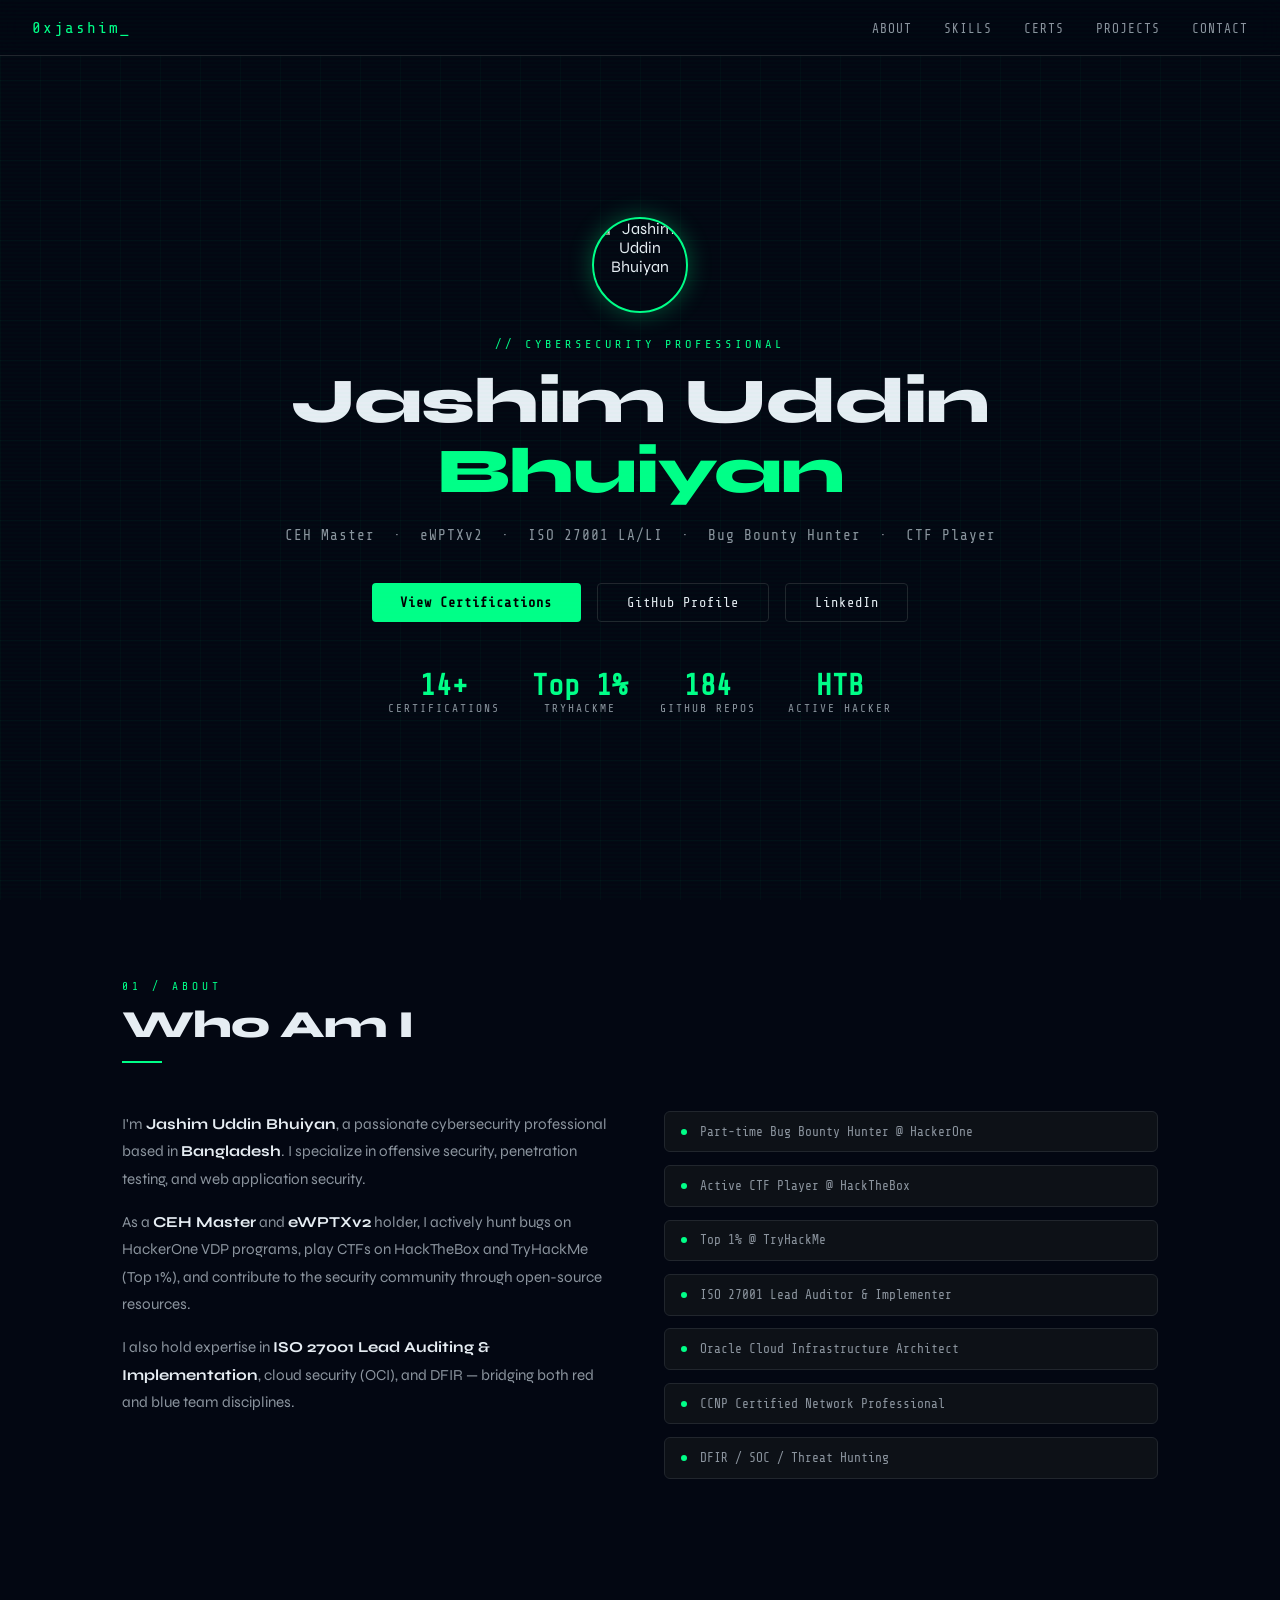
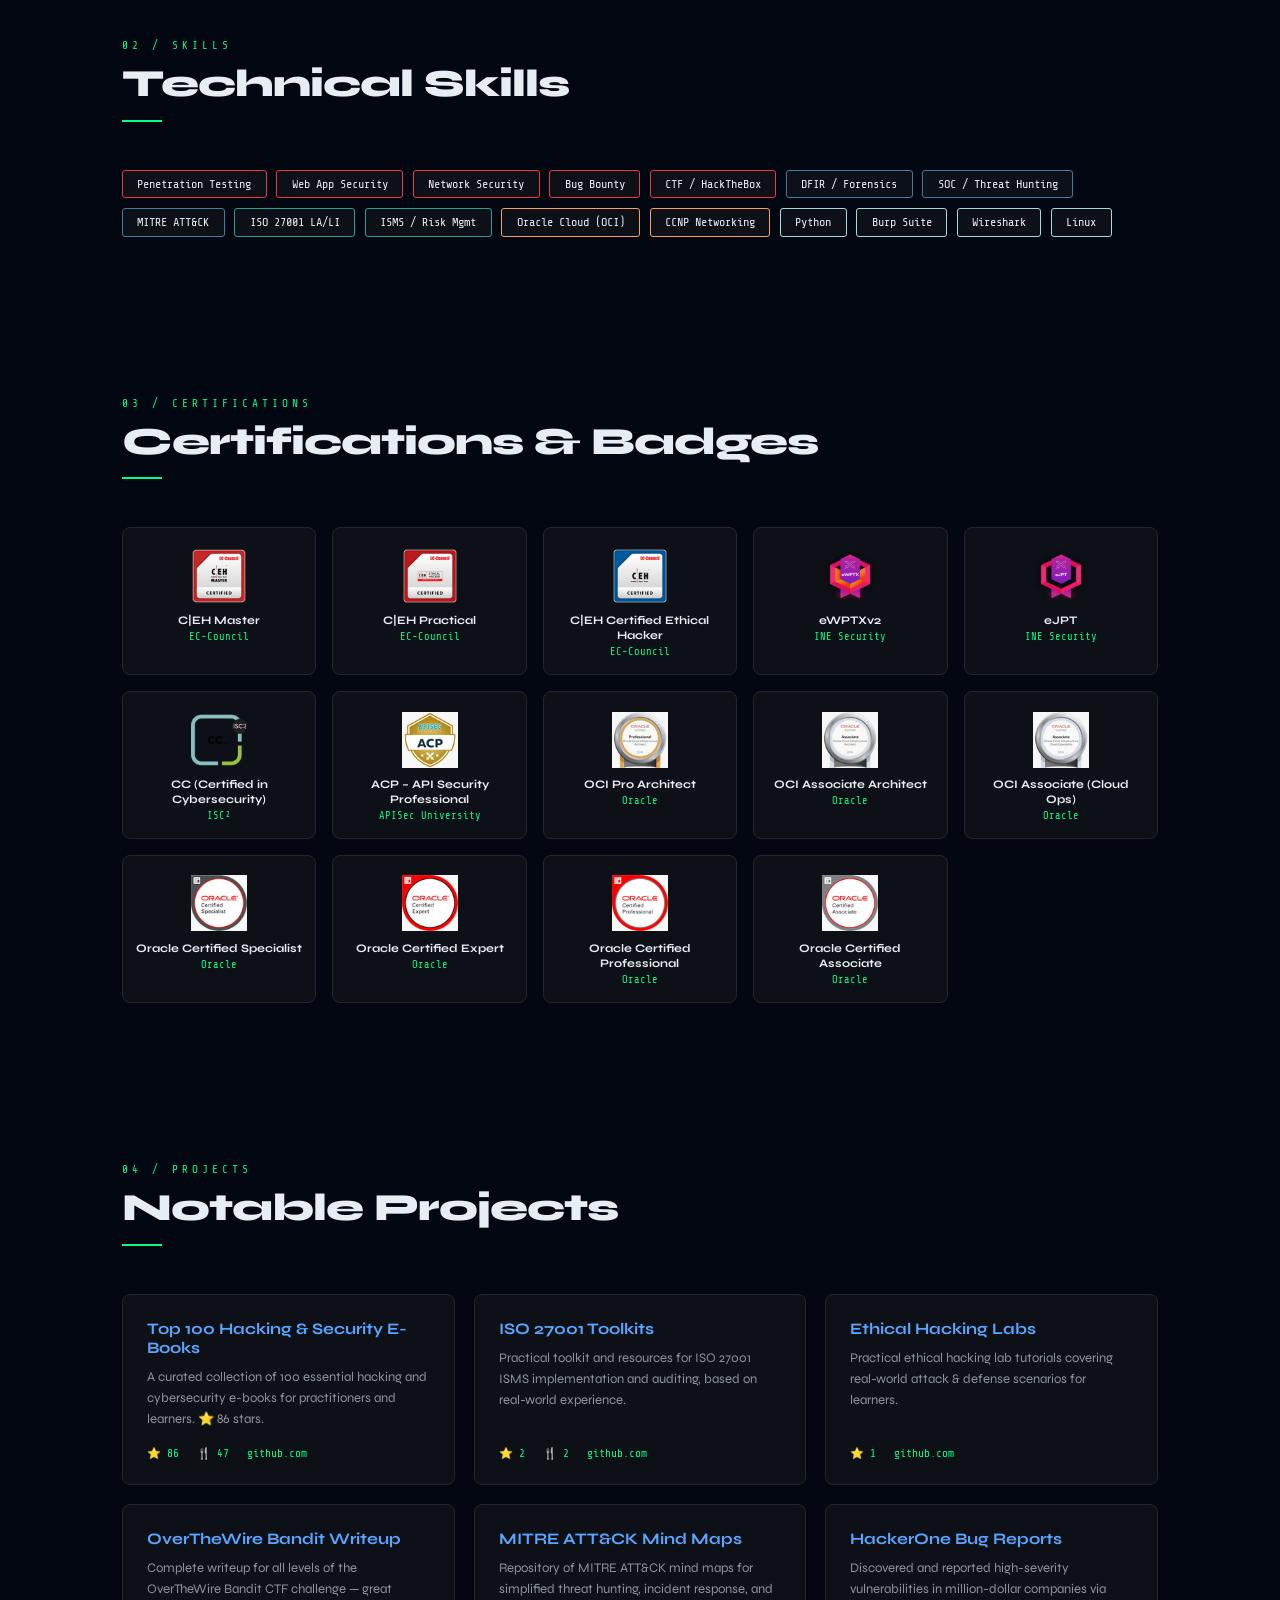
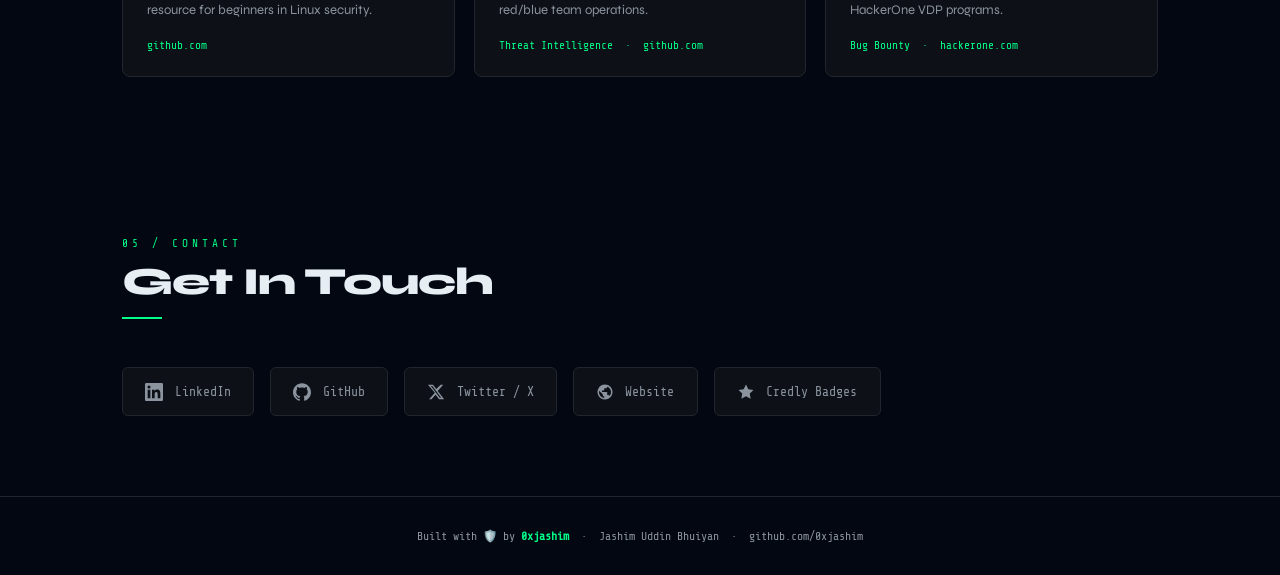
==== index.html @ 35433cde "Add files via upload" ====
<!DOCTYPE html>
<html lang="en">
<head>
<meta charset="UTF-8"/>
<meta name="viewport" content="width=device-width, initial-scale=1.0"/>
<title>Jashim Uddin Bhuiyan | Cybersecurity Portfolio</title>
<link rel="preconnect" href="https://fonts.googleapis.com">
<link href="https://fonts.googleapis.com/css2?family=Share+Tech+Mono&family=Syne:wght@400;700;800&display=swap" rel="stylesheet">
<style>
  :root {
    --bg: #030712;
    --surface: #0d1117;
    --surface2: #161b22;
    --border: #21262d;
    --green: #00ff88;
    --red: #e63946;
    --blue: #58a6ff;
    --text: #e6edf3;
    --muted: #8b949e;
    --mono: 'Share Tech Mono', monospace;
    --sans: 'Syne', sans-serif;
  }

  *, *::before, *::after { box-sizing: border-box; margin: 0; padding: 0; }

  html { scroll-behavior: smooth; }

  body {
    background: var(--bg);
    color: var(--text);
    font-family: var(--sans);
    overflow-x: hidden;
    cursor: default;
  }

  /* Scanline effect */
  body::before {
    content: '';
    position: fixed; inset: 0;
    background: repeating-linear-gradient(0deg, transparent, transparent 2px, rgba(0,255,136,0.015) 2px, rgba(0,255,136,0.015) 4px);
    pointer-events: none; z-index: 9999;
  }

  /* Grid bg */
  body::after {
    content: '';
    position: fixed; inset: 0;
    background-image: linear-gradient(rgba(0,255,136,0.03) 1px, transparent 1px),
                      linear-gradient(90deg, rgba(0,255,136,0.03) 1px, transparent 1px);
    background-size: 40px 40px;
    pointer-events: none; z-index: 0;
  }

  /* NAV */
  nav {
    position: fixed; top: 0; width: 100%; z-index: 100;
    background: rgba(3,7,18,0.85);
    backdrop-filter: blur(12px);
    border-bottom: 1px solid var(--border);
    padding: 0 2rem;
    display: flex; align-items: center; justify-content: space-between;
    height: 56px;
  }
  .nav-logo {
    font-family: var(--mono);
    color: var(--green);
    font-size: 1rem;
    letter-spacing: 2px;
    text-decoration: none;
  }
  .nav-links { display: flex; gap: 2rem; list-style: none; }
  .nav-links a {
    color: var(--muted); text-decoration: none;
    font-family: var(--mono); font-size: 0.8rem;
    letter-spacing: 1px; text-transform: uppercase;
    transition: color .2s;
  }
  .nav-links a:hover { color: var(--green); }

  /* HERO */
  #hero {
    min-height: 100vh;
    display: flex; align-items: center; justify-content: center;
    position: relative; z-index: 1;
    padding: 6rem 2rem 4rem;
    text-align: center;
  }
  .hero-inner { max-width: 780px; }

  .hero-avatar {
    width: 96px; height: 96px; border-radius: 50%;
    border: 2px solid var(--green);
    box-shadow: 0 0 24px rgba(0,255,136,0.3);
    margin: 0 auto 1.5rem;
    display: block;
    object-fit: cover;
  }

  .hero-tag {
    font-family: var(--mono);
    font-size: 0.75rem;
    color: var(--green);
    letter-spacing: 4px;
    text-transform: uppercase;
    margin-bottom: 1rem;
    animation: fadeIn .6s ease;
  }

  h1 {
    font-size: clamp(2.2rem, 6vw, 4rem);
    font-weight: 800;
    line-height: 1.1;
    letter-spacing: -1px;
    animation: fadeUp .7s ease both;
  }
  h1 span { color: var(--green); }

  .hero-tagline {
    margin-top: 1.2rem;
    font-family: var(--mono);
    font-size: 0.9rem;
    color: var(--muted);
    letter-spacing: 1px;
    animation: fadeUp .9s ease both;
  }

  .hero-cta {
    margin-top: 2.5rem;
    display: flex; gap: 1rem; justify-content: center; flex-wrap: wrap;
    animation: fadeUp 1.1s ease both;
  }
  .btn {
    padding: .7rem 1.8rem;
    font-family: var(--mono); font-size: .85rem;
    text-decoration: none; border-radius: 4px;
    letter-spacing: 1px; transition: all .2s;
    display: inline-flex; align-items: center; gap: .5rem;
  }
  .btn-primary {
    background: var(--green); color: #000; font-weight: bold;
  }
  .btn-primary:hover { box-shadow: 0 0 20px rgba(0,255,136,0.5); transform: translateY(-2px); }
  .btn-outline {
    border: 1px solid var(--border); color: var(--text);
  }
  .btn-outline:hover { border-color: var(--green); color: var(--green); transform: translateY(-2px); }

  .stats-row {
    margin-top: 3rem;
    display: flex; gap: 2rem; justify-content: center; flex-wrap: wrap;
    animation: fadeUp 1.3s ease both;
  }
  .stat {
    text-align: center;
  }
  .stat-num {
    font-size: 1.8rem; font-weight: 800; color: var(--green);
    font-family: var(--mono);
  }
  .stat-label {
    font-size: .7rem; color: var(--muted); letter-spacing: 2px;
    text-transform: uppercase; font-family: var(--mono);
  }

  /* SECTIONS */
  section {
    padding: 5rem 2rem;
    max-width: 1100px;
    margin: 0 auto;
    position: relative; z-index: 1;
  }
  .section-header {
    margin-bottom: 3rem;
  }
  .section-label {
    font-family: var(--mono); font-size: .7rem;
    color: var(--green); letter-spacing: 4px;
    text-transform: uppercase; margin-bottom: .5rem;
  }
  h2 {
    font-size: clamp(1.6rem, 4vw, 2.4rem);
    font-weight: 800; letter-spacing: -1px;
  }
  .section-line {
    width: 40px; height: 2px; background: var(--green); margin-top: .8rem;
  }

  /* ABOUT */
  .about-grid {
    display: grid;
    grid-template-columns: 1fr 1fr;
    gap: 3rem;
    align-items: start;
  }
  @media(max-width:700px) { .about-grid { grid-template-columns: 1fr; } }
  .about-text p {
    color: var(--muted); line-height: 1.8; margin-bottom: 1rem; font-size: .95rem;
  }
  .about-text p strong { color: var(--text); }
  .about-highlights {
    display: flex; flex-direction: column; gap: .8rem;
  }
  .highlight-item {
    display: flex; align-items: center; gap: .8rem;
    padding: .8rem 1rem;
    background: var(--surface);
    border: 1px solid var(--border);
    border-radius: 6px;
    font-family: var(--mono); font-size: .8rem;
    color: var(--muted);
  }
  .highlight-item .dot {
    width: 6px; height: 6px; border-radius: 50%;
    background: var(--green); flex-shrink: 0;
  }

  /* SKILLS */
  .skills-grid {
    display: flex; flex-wrap: wrap; gap: .6rem;
  }
  .skill-tag {
    padding: .4rem .9rem;
    background: var(--surface);
    border: 1px solid var(--accent, var(--border));
    border-radius: 3px;
    font-family: var(--mono); font-size: .75rem;
    color: var(--text);
    transition: all .2s;
    cursor: default;
  }
  .skill-tag:hover {
    background: var(--accent, var(--border));
    color: #000; transform: translateY(-2px);
  }

  /* CERTS */
  .certs-grid {
    display: grid;
    grid-template-columns: repeat(auto-fill, minmax(160px, 1fr));
    gap: 1rem;
  }
  .cert-card {
    background: var(--surface);
    border: 1px solid var(--border);
    border-radius: 8px;
    padding: 1.2rem .8rem 1rem;
    text-align: center;
    text-decoration: none;
    color: var(--text);
    transition: all .25s;
    display: flex; flex-direction: column; align-items: center; gap: .6rem;
  }
  .cert-card:hover {
    border-color: var(--green);
    box-shadow: 0 0 16px rgba(0,255,136,0.15);
    transform: translateY(-4px);
  }
  .cert-badge-wrap {
    width: 56px; height: 56px;
    display: flex; align-items: center; justify-content: center;
  }
  .cert-badge-wrap img {
    width: 56px; height: 56px; object-fit: contain;
  }
  .cert-info { display: flex; flex-direction: column; gap: .2rem; }
  .cert-name {
    font-size: .72rem; font-weight: 700; color: var(--text); line-height: 1.3;
  }
  .cert-issuer {
    font-family: var(--mono); font-size: .65rem; color: var(--green);
  }

  /* PROJECTS */
  .projects-grid {
    display: grid;
    grid-template-columns: repeat(auto-fill, minmax(280px, 1fr));
    gap: 1.2rem;
  }
  .project-card {
    background: var(--surface);
    border: 1px solid var(--border);
    border-radius: 8px;
    padding: 1.5rem;
    text-decoration: none; color: var(--text);
    transition: all .25s;
    display: flex; flex-direction: column; gap: .6rem;
  }
  .project-card:hover {
    border-color: var(--blue);
    box-shadow: 0 0 16px rgba(88,166,255,0.12);
    transform: translateY(-3px);
  }
  .project-title {
    font-weight: 700; font-size: 1rem; color: var(--blue);
  }
  .project-desc {
    font-size: .82rem; color: var(--muted); line-height: 1.6;
  }
  .project-meta {
    font-family: var(--mono); font-size: .7rem; color: var(--green);
    margin-top: auto; padding-top: .5rem;
  }

  /* CONTACT */
  .contact-grid {
    display: flex; gap: 1rem; flex-wrap: wrap;
  }
  .contact-link {
    display: flex; align-items: center; gap: .7rem;
    padding: .9rem 1.4rem;
    background: var(--surface);
    border: 1px solid var(--border);
    border-radius: 6px;
    text-decoration: none; color: var(--muted);
    font-family: var(--mono); font-size: .82rem;
    transition: all .2s;
  }
  .contact-link:hover {
    border-color: var(--green); color: var(--green); transform: translateY(-2px);
  }
  .contact-link svg { width: 18px; height: 18px; fill: currentColor; flex-shrink: 0; }

  /* FOOTER */
  footer {
    text-align: center;
    padding: 2rem;
    font-family: var(--mono);
    font-size: .72rem;
    color: var(--muted);
    border-top: 1px solid var(--border);
    position: relative; z-index: 1;
  }

  /* ANIMATIONS */
  @keyframes fadeIn { from {opacity:0} to {opacity:1} }
  @keyframes fadeUp { from {opacity:0;transform:translateY(24px)} to {opacity:1;transform:translateY(0)} }

  /* Terminal cursor blink */
  .blink {
    animation: blink 1s step-end infinite;
    color: var(--green);
  }
  @keyframes blink { 50% {opacity:0} }
</style>
</head>
<body>

<nav>
  <a class="nav-logo" href="#hero">0xjashim<span class="blink">_</span></a>
  <ul class="nav-links">
    <li><a href="#about">about</a></li>
    <li><a href="#skills">skills</a></li>
    <li><a href="#certs">certs</a></li>
    <li><a href="#projects">projects</a></li>
    <li><a href="#contact">contact</a></li>
  </ul>
</nav>

<section id="hero">
  <div class="hero-inner">
    <img src="https://avatars.githubusercontent.com/u/8436693?v=4" alt="Jashim Uddin Bhuiyan" class="hero-avatar" />
    <p class="hero-tag">// cybersecurity professional</p>
    <h1>Jashim Uddin<br/><span>Bhuiyan</span></h1>
    <p class="hero-tagline">CEH Master &nbsp;·&nbsp; eWPTXv2 &nbsp;·&nbsp; ISO 27001 LA/LI &nbsp;·&nbsp; Bug Bounty Hunter &nbsp;·&nbsp; CTF Player</p>
    <div class="hero-cta">
      <a href="#certs" class="btn btn-primary">View Certifications</a>
      <a href="https://github.com/0xjashim" target="_blank" class="btn btn-outline">GitHub Profile</a>
      <a href="https://linkedin.com/in/jashim" target="_blank" class="btn btn-outline">LinkedIn</a>
    </div>
    <div class="stats-row">
      <div class="stat"><div class="stat-num">14+</div><div class="stat-label">Certifications</div></div>
      <div class="stat"><div class="stat-num">Top 1%</div><div class="stat-label">TryHackMe</div></div>
      <div class="stat"><div class="stat-num">184</div><div class="stat-label">GitHub Repos</div></div>
      <div class="stat"><div class="stat-num">HTB</div><div class="stat-label">Active Hacker</div></div>
    </div>
  </div>
</section>

<section id="about">
  <div class="section-header">
    <p class="section-label">01 / about</p>
    <h2>Who Am I</h2>
    <div class="section-line"></div>
  </div>
  <div class="about-grid">
    <div class="about-text">
      <p>I'm <strong>Jashim Uddin Bhuiyan</strong>, a passionate cybersecurity professional based in <strong>Bangladesh</strong>. I specialize in offensive security, penetration testing, and web application security.</p>
      <p>As a <strong>CEH Master</strong> and <strong>eWPTXv2</strong> holder, I actively hunt bugs on HackerOne VDP programs, play CTFs on HackTheBox and TryHackMe (Top 1%), and contribute to the security community through open-source resources.</p>
      <p>I also hold expertise in <strong>ISO 27001 Lead Auditing & Implementation</strong>, cloud security (OCI), and DFIR — bridging both red and blue team disciplines.</p>
    </div>
    <div class="about-highlights">
      <div class="highlight-item"><span class="dot"></span>Part-time Bug Bounty Hunter @ HackerOne</div>
      <div class="highlight-item"><span class="dot"></span>Active CTF Player @ HackTheBox</div>
      <div class="highlight-item"><span class="dot"></span>Top 1% @ TryHackMe</div>
      <div class="highlight-item"><span class="dot"></span>ISO 27001 Lead Auditor & Implementer</div>
      <div class="highlight-item"><span class="dot"></span>Oracle Cloud Infrastructure Architect</div>
      <div class="highlight-item"><span class="dot"></span>CCNP Certified Network Professional</div>
      <div class="highlight-item"><span class="dot"></span>DFIR / SOC / Threat Hunting</div>
    </div>
  </div>
</section>

<section id="skills">
  <div class="section-header">
    <p class="section-label">02 / skills</p>
    <h2>Technical Skills</h2>
    <div class="section-line"></div>
  </div>
  <div class="skills-grid">
    <span class="skill-tag" style="--accent:#e63946">Penetration Testing</span><span class="skill-tag" style="--accent:#e63946">Web App Security</span><span class="skill-tag" style="--accent:#e63946">Network Security</span><span class="skill-tag" style="--accent:#e63946">Bug Bounty</span><span class="skill-tag" style="--accent:#e63946">CTF / HackTheBox</span><span class="skill-tag" style="--accent:#457b9d">DFIR / Forensics</span><span class="skill-tag" style="--accent:#457b9d">SOC / Threat Hunting</span><span class="skill-tag" style="--accent:#457b9d">MITRE ATT&CK</span><span class="skill-tag" style="--accent:#2a9d8f">ISO 27001 LA/LI</span><span class="skill-tag" style="--accent:#2a9d8f">ISMS / Risk Mgmt</span><span class="skill-tag" style="--accent:#f4a261">Oracle Cloud (OCI)</span><span class="skill-tag" style="--accent:#f4a261">CCNP Networking</span><span class="skill-tag" style="--accent:#a8dadc">Python</span><span class="skill-tag" style="--accent:#a8dadc">Burp Suite</span><span class="skill-tag" style="--accent:#a8dadc">Wireshark</span><span class="skill-tag" style="--accent:#a8dadc">Linux</span>
  </div>
</section>

<section id="certs">
  <div class="section-header">
    <p class="section-label">03 / certifications</p>
    <h2>Certifications & Badges</h2>
    <div class="section-line"></div>
  </div>
  <div class="certs-grid">
    
        <a href="https://aspen.eccouncil.org/VerifyBadge?type=certification&a=mCBTSKgUjYoRugeLwGrmoRAIQ/SKh7kyLW60F1bEagg=" target="_blank" class="cert-card" title="C|EH Master">
          <div class="cert-badge-wrap">
            <img src="[data-uri]" alt="C|EH Master" />
          </div>
          <div class="cert-info">
            <span class="cert-name">C|EH Master</span>
            <span class="cert-issuer">EC-Council</span>
          </div>
        </a>
        <a href="https://aspen.eccouncil.org/VerifyBadge?type=certification&a=B+aEtzVCE8h+aXDJsGdxQrBxNbwmesAIzBbUUIOVLKo=" target="_blank" class="cert-card" title="C|EH Practical">
          <div class="cert-badge-wrap">
            <img src="[data-uri]" alt="C|EH Practical" />
          </div>
          <div class="cert-info">
            <span class="cert-name">C|EH Practical</span>
            <span class="cert-issuer">EC-Council</span>
          </div>
        </a>
        <a href="https://aspen.eccouncil.org/VerifyBadge?type=certification&a=B+aEtzVCE8h+aXDJsGdxQqEMG8QedAO0l67NXZQa5BI=" target="_blank" class="cert-card" title="C|EH Certified Ethical Hacker">
          <div class="cert-badge-wrap">
            <img src="[data-uri]" alt="C|EH Certified Ethical Hacker" />
          </div>
          <div class="cert-info">
            <span class="cert-name">C|EH Certified Ethical Hacker</span>
            <span class="cert-issuer">EC-Council</span>
          </div>
        </a>
        <a href="https://certs.ine.com/af160ea1-4f11-4065-8581-7f68c4703dfa" target="_blank" class="cert-card" title="eWPTXv2">
          <div class="cert-badge-wrap">
            <img src="[data-uri]" alt="eWPTXv2" />
          </div>
          <div class="cert-info">
            <span class="cert-name">eWPTXv2</span>
            <span class="cert-issuer">INE Security</span>
          </div>
        </a>
        <a href="https://certs.ine.com/ba09764e-228c-4120-8ef0-b55134d1e924" target="_blank" class="cert-card" title="eJPT">
          <div class="cert-badge-wrap">
            <img src="[data-uri]" alt="eJPT" />
          </div>
          <div class="cert-info">
            <span class="cert-name">eJPT</span>
            <span class="cert-issuer">INE Security</span>
          </div>
        </a>
        <a href="https://www.credly.com/users/0x0jashim/badges" target="_blank" class="cert-card" title="CC (Certified in Cybersecurity)">
          <div class="cert-badge-wrap">
            <img src="[data-uri]" alt="CC (Certified in Cybersecurity)" />
          </div>
          <div class="cert-info">
            <span class="cert-name">CC (Certified in Cybersecurity)</span>
            <span class="cert-issuer">ISC²</span>
          </div>
        </a>
        <a href="https://www.credly.com/users/0x0jashim/badges" target="_blank" class="cert-card" title="ACP – API Security Professional">
          <div class="cert-badge-wrap">
            <img src="[data-uri]" alt="ACP – API Security Professional" />
          </div>
          <div class="cert-info">
            <span class="cert-name">ACP – API Security Professional</span>
            <span class="cert-issuer">APISec University</span>
          </div>
        </a>
        <a href="https://www.credly.com/users/0x0jashim/badges" target="_blank" class="cert-card" title="OCI Pro Architect">
          <div class="cert-badge-wrap">
            <img src="[data-uri]" alt="OCI Pro Architect" />
          </div>
          <div class="cert-info">
            <span class="cert-name">OCI Pro Architect</span>
            <span class="cert-issuer">Oracle</span>
          </div>
        </a>
        <a href="https://www.credly.com/users/0x0jashim/badges" target="_blank" class="cert-card" title="OCI Associate Architect">
          <div class="cert-badge-wrap">
            <img src="[data-uri]" alt="OCI Associate Architect" />
          </div>
          <div class="cert-info">
            <span class="cert-name">OCI Associate Architect</span>
            <span class="cert-issuer">Oracle</span>
          </div>
        </a>
        <a href="https://www.credly.com/users/0x0jashim/badges" target="_blank" class="cert-card" title="OCI Associate (Cloud Ops)">
          <div class="cert-badge-wrap">
            <img src="[data-uri]" alt="OCI Associate (Cloud Ops)" />
          </div>
          <div class="cert-info">
            <span class="cert-name">OCI Associate (Cloud Ops)</span>
            <span class="cert-issuer">Oracle</span>
          </div>
        </a>
        <a href="https://www.credly.com/users/0x0jashim/badges" target="_blank" class="cert-card" title="Oracle Certified Specialist">
          <div class="cert-badge-wrap">
            <img src="[data-uri]" alt="Oracle Certified Specialist" />
          </div>
          <div class="cert-info">
            <span class="cert-name">Oracle Certified Specialist</span>
            <span class="cert-issuer">Oracle</span>
          </div>
        </a>
        <a href="https://www.credly.com/users/0x0jashim/badges" target="_blank" class="cert-card" title="Oracle Certified Expert">
          <div class="cert-badge-wrap">
            <img src="[data-uri]" alt="Oracle Certified Expert" />
          </div>
          <div class="cert-info">
            <span class="cert-name">Oracle Certified Expert</span>
            <span class="cert-issuer">Oracle</span>
          </div>
        </a>
        <a href="https://www.credly.com/users/0x0jashim/badges" target="_blank" class="cert-card" title="Oracle Certified Professional">
          <div class="cert-badge-wrap">
            <img src="[data-uri]" alt="Oracle Certified Professional" />
          </div>
          <div class="cert-info">
            <span class="cert-name">Oracle Certified Professional</span>
            <span class="cert-issuer">Oracle</span>
          </div>
        </a>
        <a href="https://www.credly.com/users/0x0jashim/badges" target="_blank" class="cert-card" title="Oracle Certified Associate">
          <div class="cert-badge-wrap">
            <img src="[data-uri]" alt="Oracle Certified Associate" />
          </div>
          <div class="cert-info">
            <span class="cert-name">Oracle Certified Associate</span>
            <span class="cert-issuer">Oracle</span>
          </div>
        </a>
  </div>
</section>

<section id="projects">
  <div class="section-header">
    <p class="section-label">04 / projects</p>
    <h2>Notable Projects</h2>
    <div class="section-line"></div>
  </div>
  <div class="projects-grid">
    <a href="https://github.com/0xjashim/Top-100-Hacking-Security-E-Books-Free-Download-2019" target="_blank" class="project-card">
      <div class="project-title">Top 100 Hacking & Security E-Books</div>
      <div class="project-desc">A curated collection of 100 essential hacking and cybersecurity e-books for practitioners and learners. ⭐ 86 stars.</div>
      <div class="project-meta">⭐ 86 &nbsp; 🍴 47 &nbsp; github.com</div>
    </a>
    <a href="https://github.com/0xjashim/ISO27001-Toolkits" target="_blank" class="project-card">
      <div class="project-title">ISO 27001 Toolkits</div>
      <div class="project-desc">Practical toolkit and resources for ISO 27001 ISMS implementation and auditing, based on real-world experience.</div>
      <div class="project-meta">⭐ 2 &nbsp; 🍴 2 &nbsp; github.com</div>
    </a>
    <a href="https://github.com/0xjashim/Ethical-Hacking-Labs" target="_blank" class="project-card">
      <div class="project-title">Ethical Hacking Labs</div>
      <div class="project-desc">Practical ethical hacking lab tutorials covering real-world attack & defense scenarios for learners.</div>
      <div class="project-meta">⭐ 1 &nbsp; github.com</div>
    </a>
    <a href="https://github.com/0xjashim/Overthewire-Bandit-Writeup" target="_blank" class="project-card">
      <div class="project-title">OverTheWire Bandit Writeup</div>
      <div class="project-desc">Complete writeup for all levels of the OverTheWire Bandit CTF challenge — great resource for beginners in Linux security.</div>
      <div class="project-meta">github.com</div>
    </a>
    <a href="https://github.com/0xjashim" target="_blank" class="project-card">
      <div class="project-title">MITRE ATT&CK Mind Maps</div>
      <div class="project-desc">Repository of MITRE ATT&CK mind maps for simplified threat hunting, incident response, and red/blue team operations.</div>
      <div class="project-meta">Threat Intelligence &nbsp;·&nbsp; github.com</div>
    </a>
    <a href="https://github.com/0xjashim" target="_blank" class="project-card">
      <div class="project-title">HackerOne Bug Reports</div>
      <div class="project-desc">Discovered and reported high-severity vulnerabilities in million-dollar companies via HackerOne VDP programs.</div>
      <div class="project-meta">Bug Bounty &nbsp;·&nbsp; hackerone.com</div>
    </a>
  </div>
</section>

<section id="contact">
  <div class="section-header">
    <p class="section-label">05 / contact</p>
    <h2>Get In Touch</h2>
    <div class="section-line"></div>
  </div>
  <div class="contact-grid">
    <a href="https://linkedin.com/in/jashim" target="_blank" class="contact-link">
      <svg viewBox="0 0 24 24" xmlns="http://www.w3.org/2000/svg"><path d="M20.447 20.452h-3.554v-5.569c0-1.328-.027-3.037-1.852-3.037-1.853 0-2.136 1.445-2.136 2.939v5.667H9.351V9h3.414v1.561h.046c.477-.9 1.637-1.85 3.37-1.85 3.601 0 4.267 2.37 4.267 5.455v6.286zM5.337 7.433a2.062 2.062 0 0 1-2.063-2.065 2.064 2.064 0 1 1 2.063 2.065zm1.782 13.019H3.555V9h3.564v11.452zM22.225 0H1.771C.792 0 0 .774 0 1.729v20.542C0 23.227.792 24 1.771 24h20.451C23.2 24 24 23.227 24 22.271V1.729C24 .774 23.2 0 22.222 0h.003z"/></svg>
      LinkedIn
    </a>
    <a href="https://github.com/0xjashim" target="_blank" class="contact-link">
      <svg viewBox="0 0 24 24" xmlns="http://www.w3.org/2000/svg"><path d="M12 .297c-6.63 0-12 5.373-12 12 0 5.303 3.438 9.8 8.205 11.385.6.113.82-.258.82-.577 0-.285-.01-1.04-.015-2.04-3.338.724-4.042-1.61-4.042-1.61C4.422 18.07 3.633 17.7 3.633 17.7c-1.087-.744.084-.729.084-.729 1.205.084 1.838 1.236 1.838 1.236 1.07 1.835 2.809 1.305 3.495.998.108-.776.417-1.305.76-1.605-2.665-.3-5.466-1.332-5.466-5.93 0-1.31.465-2.38 1.235-3.22-.135-.303-.54-1.523.105-3.176 0 0 1.005-.322 3.3 1.23.96-.267 1.98-.399 3-.405 1.02.006 2.04.138 3 .405 2.28-1.552 3.285-1.23 3.285-1.23.645 1.653.24 2.873.12 3.176.765.84 1.23 1.91 1.23 3.22 0 4.61-2.805 5.625-5.475 5.92.42.36.81 1.096.81 2.22 0 1.606-.015 2.896-.015 3.286 0 .315.21.69.825.57C20.565 22.092 24 17.592 24 12.297c0-6.627-5.373-12-12-12"/></svg>
      GitHub
    </a>
    <a href="https://twitter.com/0xj4shim" target="_blank" class="contact-link">
      <svg viewBox="0 0 24 24" xmlns="http://www.w3.org/2000/svg"><path d="M18.244 2.25h3.308l-7.227 8.26 8.502 11.24H16.17l-4.714-6.231-5.401 6.231H2.748l7.73-8.835L1.254 2.25H8.08l4.253 5.622zm-1.161 17.52h1.833L7.084 4.126H5.117z"/></svg>
      Twitter / X
    </a>
    <a href="https://0xjashim.github.io" target="_blank" class="contact-link">
      <svg viewBox="0 0 24 24" xmlns="http://www.w3.org/2000/svg"><path d="M12 2C6.48 2 2 6.48 2 12s4.48 10 10 10 10-4.48 10-10S17.52 2 12 2zm-1 17.93c-3.95-.49-7-3.85-7-7.93 0-.62.08-1.21.21-1.79L9 15v1c0 1.1.9 2 2 2v1.93zm6.9-2.54c-.26-.81-1-1.39-1.9-1.39h-1v-3c0-.55-.45-1-1-1H8v-2h2c.55 0 1-.45 1-1V7h2c1.1 0 2-.9 2-2v-.41c2.93 1.19 5 4.06 5 7.41 0 2.08-.8 3.97-2.1 5.39z"/></svg>
      Website
    </a>
    <a href="https://www.credly.com/users/0x0jashim/badges" target="_blank" class="contact-link">
      <svg viewBox="0 0 24 24" xmlns="http://www.w3.org/2000/svg"><path d="M12 2l3.09 6.26L22 9.27l-5 4.87 1.18 6.88L12 17.77l-6.18 3.25L7 14.14 2 9.27l6.91-1.01L12 2z"/></svg>
      Credly Badges
    </a>
  </div>
</section>

<footer>
  <p>Built with 🛡️ by <strong style="color:var(--green)">0xjashim</strong> &nbsp;·&nbsp; Jashim Uddin Bhuiyan &nbsp;·&nbsp; <a href="https://github.com/0xjashim" style="color:var(--muted);text-decoration:none;">github.com/0xjashim</a></p>
</footer>

</body>
</html>
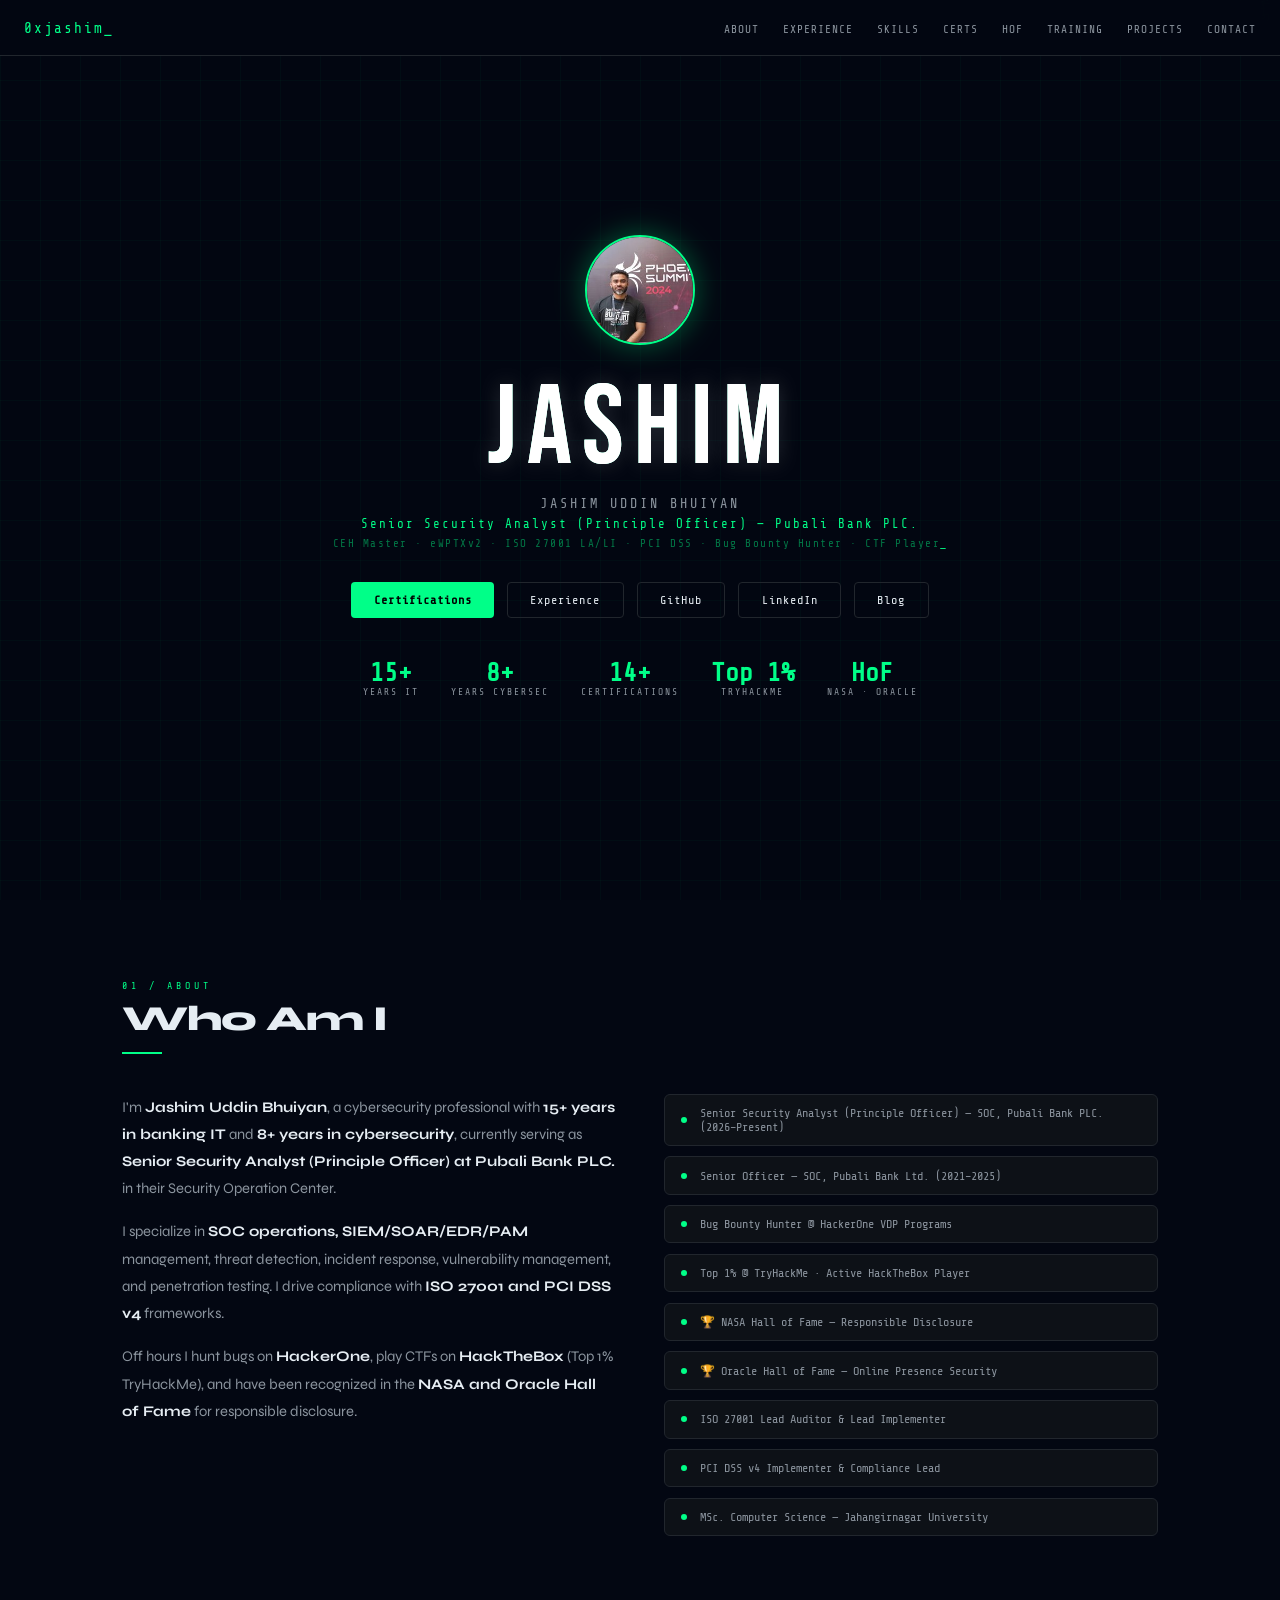
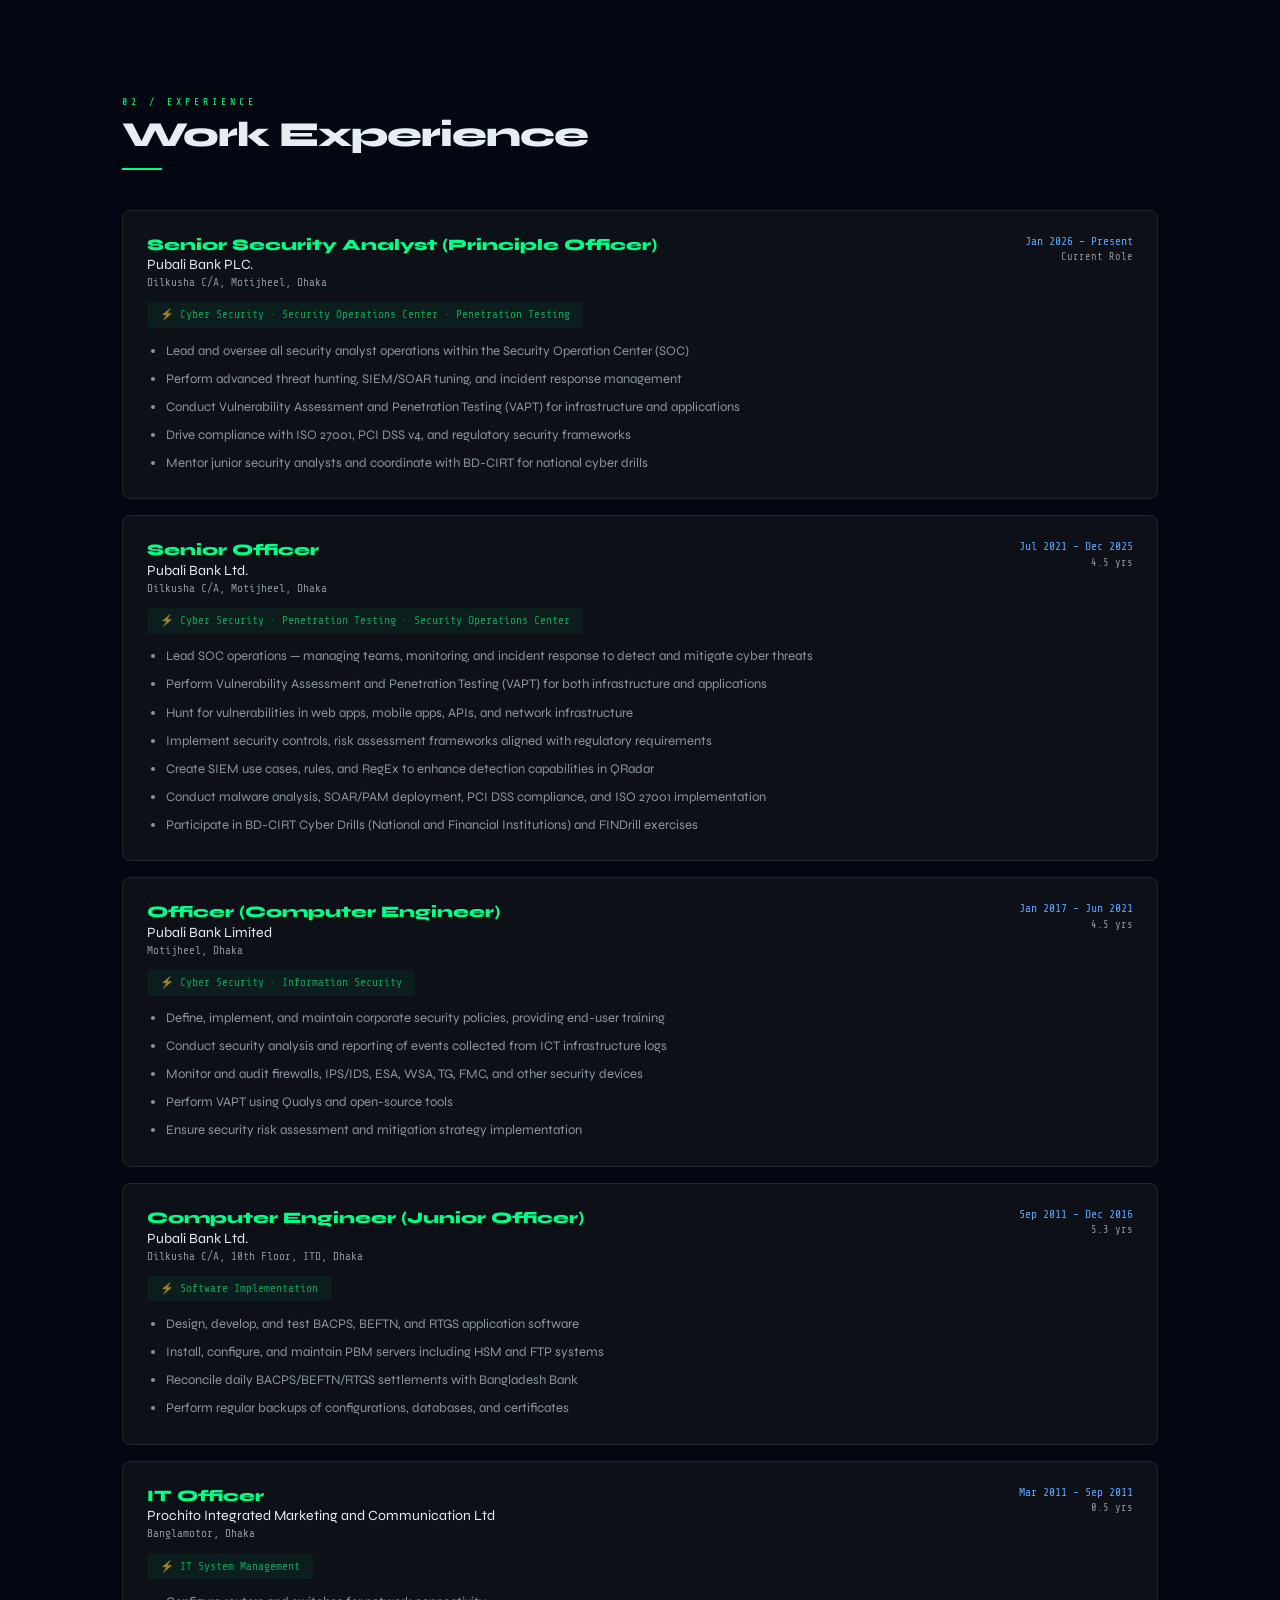
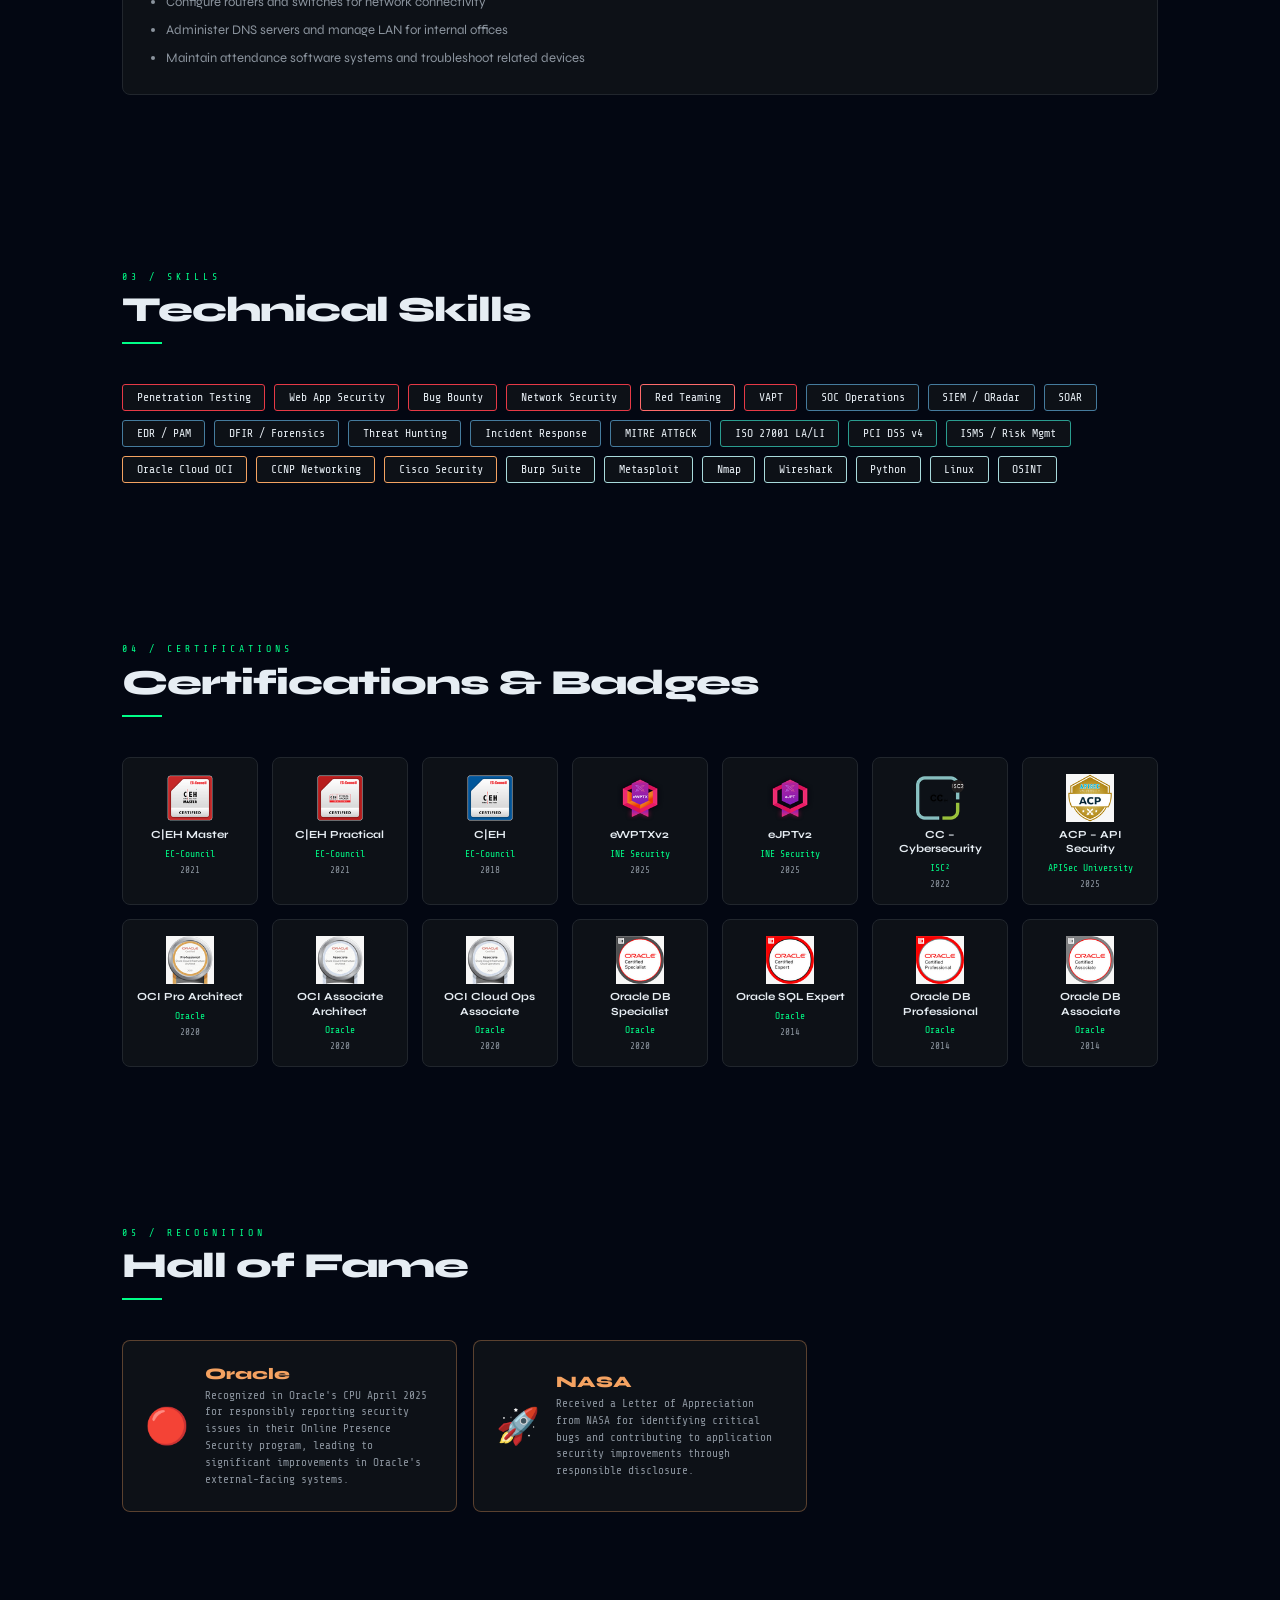
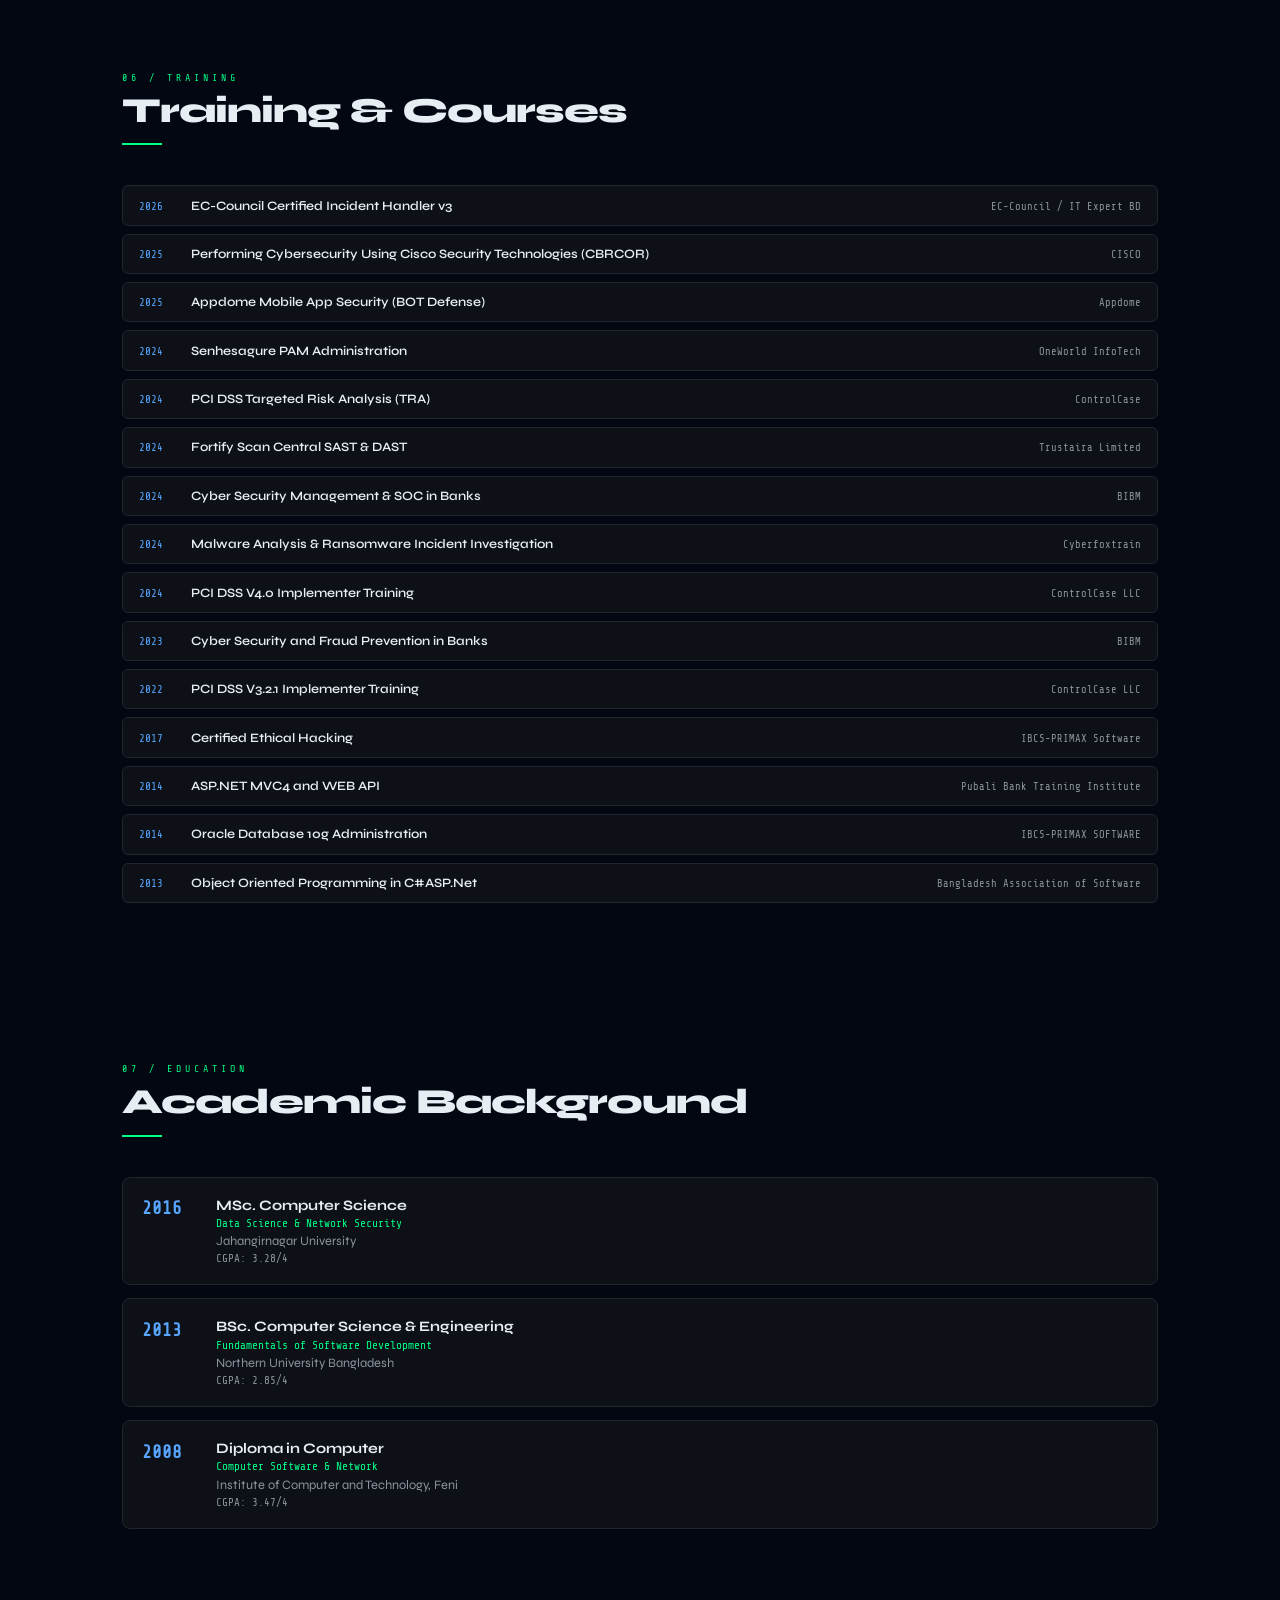
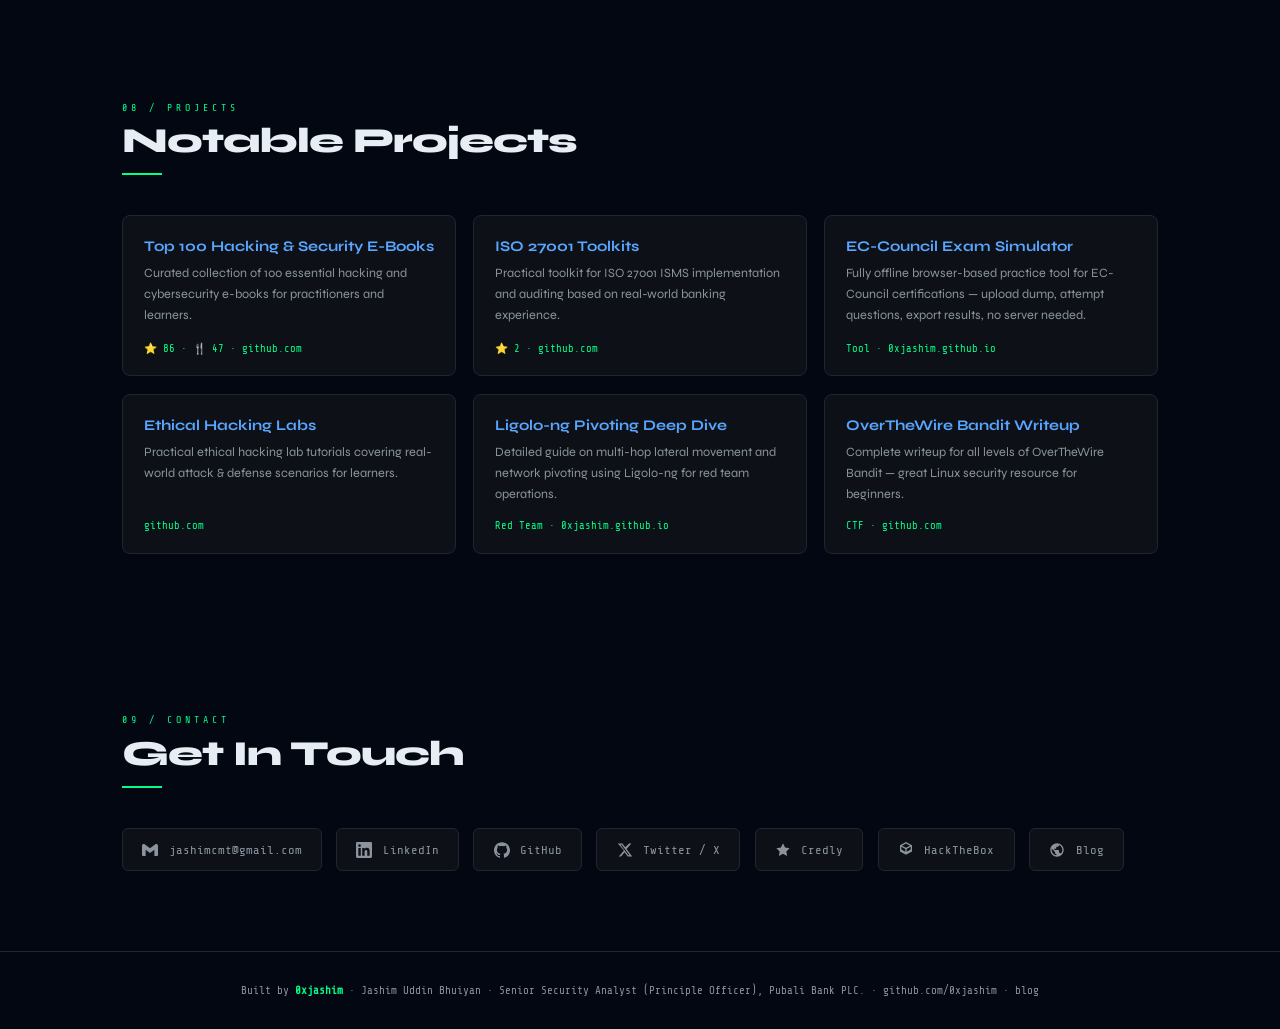
==== commit dca9ca3a: "Add files via upload" ====
--- a/index.html
+++ b/index.html
@@ -2,345 +2,198 @@
 <html lang="en">
 <head>
 <meta charset="UTF-8"/>
-<meta name="viewport" content="width=device-width, initial-scale=1.0"/>
+<meta name="viewport" content="width=device-width,initial-scale=1"/>
 <title>Jashim Uddin Bhuiyan | Cybersecurity Portfolio</title>
 <link rel="preconnect" href="https://fonts.googleapis.com">
-<link href="https://fonts.googleapis.com/css2?family=Share+Tech+Mono&family=Syne:wght@400;700;800&display=swap" rel="stylesheet">
+<link href="https://fonts.googleapis.com/css2?family=Bebas+Neue&family=Share+Tech+Mono&family=Syne:wght@400;700;800&display=swap" rel="stylesheet">
 <style>
-  :root {
-    --bg: #030712;
-    --surface: #0d1117;
-    --surface2: #161b22;
-    --border: #21262d;
-    --green: #00ff88;
-    --red: #e63946;
-    --blue: #58a6ff;
-    --text: #e6edf3;
-    --muted: #8b949e;
-    --mono: 'Share Tech Mono', monospace;
-    --sans: 'Syne', sans-serif;
-  }
-
-  *, *::before, *::after { box-sizing: border-box; margin: 0; padding: 0; }
-
-  html { scroll-behavior: smooth; }
-
-  body {
-    background: var(--bg);
-    color: var(--text);
-    font-family: var(--sans);
-    overflow-x: hidden;
-    cursor: default;
-  }
-
-  /* Scanline effect */
-  body::before {
-    content: '';
-    position: fixed; inset: 0;
-    background: repeating-linear-gradient(0deg, transparent, transparent 2px, rgba(0,255,136,0.015) 2px, rgba(0,255,136,0.015) 4px);
-    pointer-events: none; z-index: 9999;
-  }
-
-  /* Grid bg */
-  body::after {
-    content: '';
-    position: fixed; inset: 0;
-    background-image: linear-gradient(rgba(0,255,136,0.03) 1px, transparent 1px),
-                      linear-gradient(90deg, rgba(0,255,136,0.03) 1px, transparent 1px);
-    background-size: 40px 40px;
-    pointer-events: none; z-index: 0;
-  }
-
-  /* NAV */
-  nav {
-    position: fixed; top: 0; width: 100%; z-index: 100;
-    background: rgba(3,7,18,0.85);
-    backdrop-filter: blur(12px);
-    border-bottom: 1px solid var(--border);
-    padding: 0 2rem;
-    display: flex; align-items: center; justify-content: space-between;
-    height: 56px;
-  }
-  .nav-logo {
-    font-family: var(--mono);
-    color: var(--green);
-    font-size: 1rem;
-    letter-spacing: 2px;
-    text-decoration: none;
-  }
-  .nav-links { display: flex; gap: 2rem; list-style: none; }
-  .nav-links a {
-    color: var(--muted); text-decoration: none;
-    font-family: var(--mono); font-size: 0.8rem;
-    letter-spacing: 1px; text-transform: uppercase;
-    transition: color .2s;
-  }
-  .nav-links a:hover { color: var(--green); }
-
-  /* HERO */
-  #hero {
-    min-height: 100vh;
-    display: flex; align-items: center; justify-content: center;
-    position: relative; z-index: 1;
-    padding: 6rem 2rem 4rem;
-    text-align: center;
-  }
-  .hero-inner { max-width: 780px; }
-
-  .hero-avatar {
-    width: 96px; height: 96px; border-radius: 50%;
-    border: 2px solid var(--green);
-    box-shadow: 0 0 24px rgba(0,255,136,0.3);
-    margin: 0 auto 1.5rem;
-    display: block;
-    object-fit: cover;
-  }
-
-  .hero-tag {
-    font-family: var(--mono);
-    font-size: 0.75rem;
-    color: var(--green);
-    letter-spacing: 4px;
-    text-transform: uppercase;
-    margin-bottom: 1rem;
-    animation: fadeIn .6s ease;
-  }
-
-  h1 {
-    font-size: clamp(2.2rem, 6vw, 4rem);
-    font-weight: 800;
-    line-height: 1.1;
-    letter-spacing: -1px;
-    animation: fadeUp .7s ease both;
-  }
-  h1 span { color: var(--green); }
-
-  .hero-tagline {
-    margin-top: 1.2rem;
-    font-family: var(--mono);
-    font-size: 0.9rem;
-    color: var(--muted);
-    letter-spacing: 1px;
-    animation: fadeUp .9s ease both;
-  }
-
-  .hero-cta {
-    margin-top: 2.5rem;
-    display: flex; gap: 1rem; justify-content: center; flex-wrap: wrap;
-    animation: fadeUp 1.1s ease both;
-  }
-  .btn {
-    padding: .7rem 1.8rem;
-    font-family: var(--mono); font-size: .85rem;
-    text-decoration: none; border-radius: 4px;
-    letter-spacing: 1px; transition: all .2s;
-    display: inline-flex; align-items: center; gap: .5rem;
-  }
-  .btn-primary {
-    background: var(--green); color: #000; font-weight: bold;
-  }
-  .btn-primary:hover { box-shadow: 0 0 20px rgba(0,255,136,0.5); transform: translateY(-2px); }
-  .btn-outline {
-    border: 1px solid var(--border); color: var(--text);
-  }
-  .btn-outline:hover { border-color: var(--green); color: var(--green); transform: translateY(-2px); }
-
-  .stats-row {
-    margin-top: 3rem;
-    display: flex; gap: 2rem; justify-content: center; flex-wrap: wrap;
-    animation: fadeUp 1.3s ease both;
-  }
-  .stat {
-    text-align: center;
-  }
-  .stat-num {
-    font-size: 1.8rem; font-weight: 800; color: var(--green);
-    font-family: var(--mono);
-  }
-  .stat-label {
-    font-size: .7rem; color: var(--muted); letter-spacing: 2px;
-    text-transform: uppercase; font-family: var(--mono);
-  }
-
-  /* SECTIONS */
-  section {
-    padding: 5rem 2rem;
-    max-width: 1100px;
-    margin: 0 auto;
-    position: relative; z-index: 1;
-  }
-  .section-header {
-    margin-bottom: 3rem;
-  }
-  .section-label {
-    font-family: var(--mono); font-size: .7rem;
-    color: var(--green); letter-spacing: 4px;
-    text-transform: uppercase; margin-bottom: .5rem;
-  }
-  h2 {
-    font-size: clamp(1.6rem, 4vw, 2.4rem);
-    font-weight: 800; letter-spacing: -1px;
-  }
-  .section-line {
-    width: 40px; height: 2px; background: var(--green); margin-top: .8rem;
-  }
-
-  /* ABOUT */
-  .about-grid {
-    display: grid;
-    grid-template-columns: 1fr 1fr;
-    gap: 3rem;
-    align-items: start;
-  }
-  @media(max-width:700px) { .about-grid { grid-template-columns: 1fr; } }
-  .about-text p {
-    color: var(--muted); line-height: 1.8; margin-bottom: 1rem; font-size: .95rem;
-  }
-  .about-text p strong { color: var(--text); }
-  .about-highlights {
-    display: flex; flex-direction: column; gap: .8rem;
-  }
-  .highlight-item {
-    display: flex; align-items: center; gap: .8rem;
-    padding: .8rem 1rem;
-    background: var(--surface);
-    border: 1px solid var(--border);
-    border-radius: 6px;
-    font-family: var(--mono); font-size: .8rem;
-    color: var(--muted);
-  }
-  .highlight-item .dot {
-    width: 6px; height: 6px; border-radius: 50%;
-    background: var(--green); flex-shrink: 0;
-  }
-
-  /* SKILLS */
-  .skills-grid {
-    display: flex; flex-wrap: wrap; gap: .6rem;
-  }
-  .skill-tag {
-    padding: .4rem .9rem;
-    background: var(--surface);
-    border: 1px solid var(--accent, var(--border));
-    border-radius: 3px;
-    font-family: var(--mono); font-size: .75rem;
-    color: var(--text);
-    transition: all .2s;
-    cursor: default;
-  }
-  .skill-tag:hover {
-    background: var(--accent, var(--border));
-    color: #000; transform: translateY(-2px);
-  }
-
-  /* CERTS */
-  .certs-grid {
-    display: grid;
-    grid-template-columns: repeat(auto-fill, minmax(160px, 1fr));
-    gap: 1rem;
-  }
-  .cert-card {
-    background: var(--surface);
-    border: 1px solid var(--border);
-    border-radius: 8px;
-    padding: 1.2rem .8rem 1rem;
-    text-align: center;
-    text-decoration: none;
-    color: var(--text);
-    transition: all .25s;
-    display: flex; flex-direction: column; align-items: center; gap: .6rem;
-  }
-  .cert-card:hover {
-    border-color: var(--green);
-    box-shadow: 0 0 16px rgba(0,255,136,0.15);
-    transform: translateY(-4px);
-  }
-  .cert-badge-wrap {
-    width: 56px; height: 56px;
-    display: flex; align-items: center; justify-content: center;
-  }
-  .cert-badge-wrap img {
-    width: 56px; height: 56px; object-fit: contain;
-  }
-  .cert-info { display: flex; flex-direction: column; gap: .2rem; }
-  .cert-name {
-    font-size: .72rem; font-weight: 700; color: var(--text); line-height: 1.3;
-  }
-  .cert-issuer {
-    font-family: var(--mono); font-size: .65rem; color: var(--green);
-  }
-
-  /* PROJECTS */
-  .projects-grid {
-    display: grid;
-    grid-template-columns: repeat(auto-fill, minmax(280px, 1fr));
-    gap: 1.2rem;
-  }
-  .project-card {
-    background: var(--surface);
-    border: 1px solid var(--border);
-    border-radius: 8px;
-    padding: 1.5rem;
-    text-decoration: none; color: var(--text);
-    transition: all .25s;
-    display: flex; flex-direction: column; gap: .6rem;
-  }
-  .project-card:hover {
-    border-color: var(--blue);
-    box-shadow: 0 0 16px rgba(88,166,255,0.12);
-    transform: translateY(-3px);
-  }
-  .project-title {
-    font-weight: 700; font-size: 1rem; color: var(--blue);
-  }
-  .project-desc {
-    font-size: .82rem; color: var(--muted); line-height: 1.6;
-  }
-  .project-meta {
-    font-family: var(--mono); font-size: .7rem; color: var(--green);
-    margin-top: auto; padding-top: .5rem;
-  }
-
-  /* CONTACT */
-  .contact-grid {
-    display: flex; gap: 1rem; flex-wrap: wrap;
-  }
-  .contact-link {
-    display: flex; align-items: center; gap: .7rem;
-    padding: .9rem 1.4rem;
-    background: var(--surface);
-    border: 1px solid var(--border);
-    border-radius: 6px;
-    text-decoration: none; color: var(--muted);
-    font-family: var(--mono); font-size: .82rem;
-    transition: all .2s;
-  }
-  .contact-link:hover {
-    border-color: var(--green); color: var(--green); transform: translateY(-2px);
-  }
-  .contact-link svg { width: 18px; height: 18px; fill: currentColor; flex-shrink: 0; }
-
-  /* FOOTER */
-  footer {
-    text-align: center;
-    padding: 2rem;
-    font-family: var(--mono);
-    font-size: .72rem;
-    color: var(--muted);
-    border-top: 1px solid var(--border);
-    position: relative; z-index: 1;
-  }
-
-  /* ANIMATIONS */
-  @keyframes fadeIn { from {opacity:0} to {opacity:1} }
-  @keyframes fadeUp { from {opacity:0;transform:translateY(24px)} to {opacity:1;transform:translateY(0)} }
-
-  /* Terminal cursor blink */
-  .blink {
-    animation: blink 1s step-end infinite;
-    color: var(--green);
-  }
-  @keyframes blink { 50% {opacity:0} }
+*,*::before,*::after{box-sizing:border-box;margin:0;padding:0}
+html{scroll-behavior:smooth}
+:root{
+  --bg:#030712;--surface:#0d1117;--surface2:#161b22;
+  --border:#21262d;--green:#00ff88;--red:#e63946;
+  --blue:#58a6ff;--text:#e6edf3;--muted:#8b949e;
+  --mono:'Share Tech Mono',monospace;--sans:'Syne',sans-serif;
+}
+body{background:var(--bg);color:var(--text);font-family:var(--sans);overflow-x:hidden}
+body::after{content:'';position:fixed;inset:0;
+  background-image:linear-gradient(rgba(0,255,136,.03) 1px,transparent 1px),
+    linear-gradient(90deg,rgba(0,255,136,.03) 1px,transparent 1px);
+  background-size:40px 40px;pointer-events:none;z-index:0}
+
+/* NAV */
+nav{position:fixed;top:0;width:100%;z-index:100;
+  background:rgba(3,7,18,.92);backdrop-filter:blur(12px);
+  border-bottom:1px solid var(--border);
+  padding:0 1.5rem;display:flex;align-items:center;
+  justify-content:space-between;height:56px}
+.nav-logo{font-family:var(--mono);color:var(--green);font-size:.9rem;
+  letter-spacing:2px;text-decoration:none}
+.nav-links{display:flex;gap:1.5rem;list-style:none;flex-wrap:wrap}
+.nav-links a{color:var(--muted);text-decoration:none;font-family:var(--mono);
+  font-size:.7rem;letter-spacing:1px;text-transform:uppercase;transition:color .2s}
+.nav-links a:hover{color:var(--green)}
+.blink{animation:blink 1s step-end infinite;color:var(--green)}
+@keyframes blink{50%{opacity:0}}
+
+/* HERO */
+#hero{min-height:100vh;display:flex;align-items:center;justify-content:center;
+  position:relative;z-index:1;padding:6rem 2rem 4rem;text-align:center;overflow:hidden}
+canvas#rain{position:absolute;inset:0;opacity:.18;z-index:0}
+.hero-inner{position:relative;z-index:2;max-width:860px}
+.hero-avatar{width:110px;height:110px;border-radius:50%;
+  border:2px solid var(--green);box-shadow:0 0 30px rgba(0,255,136,.35);
+  margin:0 auto 1.8rem;display:block;object-fit:cover}
+
+/* GLITCH */
+.glitch-wrap{position:relative;display:inline-block;margin-bottom:.6rem;cursor:pointer}
+.glitch-layer{font-family:'Bebas Neue',sans-serif;
+  font-size:clamp(3.2rem,11vw,7rem);letter-spacing:10px;line-height:1;
+  text-transform:uppercase;display:block}
+.gl-main{color:#fff;position:relative;text-shadow:0 0 20px rgba(255,255,255,.15)}
+.gl-red,.gl-cyan,.gl-green{position:absolute;top:0;left:0;width:100%}
+.gl-red{color:#ff0033;mix-blend-mode:screen}
+.gl-cyan{color:#00ffff;mix-blend-mode:screen}
+.gl-green{color:#00ff88;mix-blend-mode:screen}
+
+.hero-fullname{font-family:var(--mono);font-size:.85rem;color:var(--muted);
+  letter-spacing:3px;margin-bottom:.4rem}
+.hero-role{font-family:var(--mono);font-size:.78rem;color:var(--green);
+  letter-spacing:2px;margin-bottom:.4rem}
+.hero-tagline{font-family:var(--mono);font-size:.68rem;
+  color:rgba(0,255,136,.45);letter-spacing:1.5px;margin-bottom:2rem}
+
+.cta-row{display:flex;gap:.8rem;justify-content:center;flex-wrap:wrap;margin-bottom:2.5rem}
+.btn{padding:.6rem 1.4rem;font-family:var(--mono);font-size:.75rem;
+  text-decoration:none;border-radius:4px;letter-spacing:1px;
+  transition:all .2s;display:inline-flex;align-items:center;gap:.4rem}
+.btn-primary{background:var(--green);color:#000;font-weight:700}
+.btn-primary:hover{box-shadow:0 0 20px rgba(0,255,136,.5);transform:translateY(-2px)}
+.btn-outline{border:1px solid var(--border);color:var(--text)}
+.btn-outline:hover{border-color:var(--green);color:var(--green);transform:translateY(-2px)}
+
+.stats{display:flex;gap:2rem;justify-content:center;flex-wrap:wrap}
+.stat-num{font-family:var(--mono);font-size:1.6rem;font-weight:800;color:var(--green)}
+.stat-lbl{font-family:var(--mono);font-size:.6rem;color:var(--muted);
+  letter-spacing:2px;text-transform:uppercase}
+
+/* SECTIONS */
+section.sec{padding:5rem 2rem;max-width:1100px;margin:0 auto;position:relative;z-index:1}
+.sec-label{font-family:var(--mono);font-size:.62rem;color:var(--green);
+  letter-spacing:4px;text-transform:uppercase;margin-bottom:.4rem}
+.sec-title{font-size:clamp(1.5rem,4vw,2.2rem);font-weight:800;letter-spacing:-1px}
+.sec-line{width:40px;height:2px;background:var(--green);margin-top:.7rem;margin-bottom:2.5rem}
+
+/* ABOUT */
+.about-grid{display:grid;grid-template-columns:1fr 1fr;gap:3rem;align-items:start}
+@media(max-width:700px){.about-grid{grid-template-columns:1fr}}
+.about-text p{color:var(--muted);line-height:1.85;margin-bottom:1rem;font-size:.92rem}
+.about-text strong{color:var(--text)}
+.highlights{display:flex;flex-direction:column;gap:.65rem}
+.hi{display:flex;align-items:center;gap:.8rem;padding:.7rem 1rem;
+  background:var(--surface);border:1px solid var(--border);border-radius:6px;
+  font-family:var(--mono);font-size:.75rem;color:var(--muted)}
+.dot{width:6px;height:6px;border-radius:50%;background:var(--green);flex-shrink:0}
+
+/* SKILLS */
+.skills-wrap{display:flex;flex-wrap:wrap;gap:.55rem}
+.stag{padding:.38rem .85rem;background:var(--surface);
+  border:1px solid var(--c,var(--border));border-radius:3px;
+  font-family:var(--mono);font-size:.72rem;color:var(--text);
+  transition:all .2s;cursor:default}
+.stag:hover{background:var(--c);color:#000;transform:translateY(-2px)}
+
+/* EXPERIENCE */
+.exp-card{background:var(--surface);border:1px solid var(--border);
+  border-radius:8px;padding:1.5rem;margin-bottom:1rem;
+  transition:border-color .2s}
+.exp-card:hover{border-color:var(--green)}
+.exp-header{display:flex;justify-content:space-between;align-items:flex-start;
+  gap:1rem;flex-wrap:wrap;margin-bottom:.8rem}
+.exp-role{font-weight:800;font-size:1rem;color:var(--green)}
+.exp-company{font-size:.88rem;color:var(--text);margin-top:.15rem}
+.exp-meta{font-family:var(--mono);font-size:.7rem;color:var(--muted);margin-top:.2rem}
+.exp-period{text-align:right;flex-shrink:0}
+.exp-badge{display:block;font-family:var(--mono);font-size:.72rem;
+  color:var(--blue);white-space:nowrap}
+.exp-dur{display:block;font-family:var(--mono);font-size:.65rem;color:var(--muted);margin-top:.2rem}
+.exp-expertise{font-family:var(--mono);font-size:.7rem;color:rgba(0,255,136,.6);
+  margin-bottom:.8rem;padding:.4rem .8rem;background:rgba(0,255,136,.05);
+  border-radius:4px;display:inline-block}
+.exp-duties{padding-left:1.2rem;display:flex;flex-direction:column;gap:.4rem}
+.exp-duties li{font-size:.82rem;color:var(--muted);line-height:1.65}
+
+/* EDUCATION */
+.edu-card{display:flex;gap:1.5rem;align-items:flex-start;padding:1.2rem;
+  background:var(--surface);border:1px solid var(--border);border-radius:8px;
+  margin-bottom:.8rem;transition:border-color .2s}
+.edu-card:hover{border-color:var(--blue)}
+.edu-year{font-family:var(--mono);font-size:1.1rem;color:var(--blue);
+  font-weight:800;min-width:50px;padding-top:.1rem}
+.edu-degree{font-weight:700;font-size:.9rem;color:var(--text)}
+.edu-major{font-family:var(--mono);font-size:.7rem;color:var(--green);margin-top:.2rem}
+.edu-inst{font-size:.8rem;color:var(--muted);margin-top:.2rem}
+.edu-result{font-family:var(--mono);font-size:.68rem;color:var(--muted);margin-top:.2rem}
+
+/* CERTS */
+.certs-grid{display:grid;grid-template-columns:repeat(auto-fill,minmax(130px,1fr));gap:.9rem}
+.cert-card{background:var(--surface);border:1px solid var(--border);
+  border-radius:8px;padding:1rem .7rem .9rem;text-align:center;
+  text-decoration:none;color:var(--text);
+  transition:all .25s;display:flex;flex-direction:column;align-items:center;gap:.4rem}
+.cert-card:hover{border-color:var(--green);
+  box-shadow:0 0 18px rgba(0,255,136,.15);transform:translateY(-4px)}
+.cert-card img{width:48px;height:48px;object-fit:contain}
+.cert-name{font-size:.68rem;font-weight:700;color:var(--text);line-height:1.3}
+.cert-issuer{font-family:var(--mono);font-size:.6rem;color:var(--green)}
+.cert-year{font-family:var(--mono);font-size:.58rem;color:var(--muted)}
+
+/* HOF */
+.hof-grid{display:grid;grid-template-columns:repeat(auto-fill,minmax(260px,1fr));gap:1rem}
+.hof-card{background:var(--surface);border:1px solid #f4a26155;
+  border-radius:8px;padding:1.4rem;display:flex;gap:1rem;align-items:center;
+  text-decoration:none;color:var(--text);transition:all .25s}
+.hof-card:hover{border-color:#f4a261;box-shadow:0 0 18px rgba(244,162,97,.15);transform:translateY(-3px)}
+.hof-icon{font-size:2.2rem;flex-shrink:0}
+.hof-org{font-weight:800;font-size:1rem;color:#f4a261}
+.hof-desc{font-family:var(--mono);font-size:.7rem;color:var(--muted);margin-top:.3rem;line-height:1.5}
+
+/* TRAINING */
+.training-list{display:flex;flex-direction:column;gap:.5rem}
+.training-item{display:flex;gap:1rem;align-items:baseline;padding:.7rem 1rem;
+  background:var(--surface);border:1px solid var(--border);border-radius:6px;
+  font-size:.8rem;transition:border-color .2s;flex-wrap:wrap}
+.training-item:hover{border-color:var(--blue)}
+.t-year{font-family:var(--mono);font-size:.68rem;color:var(--blue);
+  min-width:36px;flex-shrink:0}
+.t-name{color:var(--text);font-weight:600;flex:1}
+.t-inst{font-family:var(--mono);font-size:.65rem;color:var(--muted)}
+
+/* PROJECTS */
+.projects-grid{display:grid;grid-template-columns:repeat(auto-fill,minmax(270px,1fr));gap:1.1rem}
+.proj-card{background:var(--surface);border:1px solid var(--border);
+  border-radius:8px;padding:1.3rem;text-decoration:none;color:var(--text);
+  transition:all .25s;display:flex;flex-direction:column;gap:.5rem}
+.proj-card:hover{border-color:var(--blue);
+  box-shadow:0 0 16px rgba(88,166,255,.12);transform:translateY(-3px)}
+.proj-title{font-weight:700;font-size:.92rem;color:var(--blue)}
+.proj-desc{font-size:.79rem;color:var(--muted);line-height:1.65}
+.proj-meta{font-family:var(--mono);font-size:.66rem;color:var(--green);
+  margin-top:auto;padding-top:.5rem}
+
+/* CONTACT */
+.contact-row{display:flex;gap:.9rem;flex-wrap:wrap}
+.contact-link{display:flex;align-items:center;gap:.65rem;padding:.8rem 1.2rem;
+  background:var(--surface);border:1px solid var(--border);border-radius:6px;
+  text-decoration:none;color:var(--muted);font-family:var(--mono);font-size:.77rem;
+  transition:all .2s}
+.contact-link:hover{border-color:var(--green);color:var(--green);transform:translateY(-2px)}
+.contact-link svg{width:16px;height:16px;fill:currentColor;flex-shrink:0}
+
+footer{text-align:center;padding:2rem;font-family:var(--mono);font-size:.68rem;
+  color:var(--muted);border-top:1px solid var(--border);position:relative;z-index:1}
+footer strong{color:var(--green)}
+footer a{color:var(--muted);text-decoration:none}
 </style>
 </head>
 <body>
@@ -349,278 +202,454 @@
   <a class="nav-logo" href="#hero">0xjashim<span class="blink">_</span></a>
   <ul class="nav-links">
     <li><a href="#about">about</a></li>
+    <li><a href="#experience">experience</a></li>
     <li><a href="#skills">skills</a></li>
     <li><a href="#certs">certs</a></li>
+    <li><a href="#hof">hof</a></li>
+    <li><a href="#training">training</a></li>
     <li><a href="#projects">projects</a></li>
     <li><a href="#contact">contact</a></li>
   </ul>
 </nav>
 
+<!-- HERO -->
 <section id="hero">
+  <canvas id="rain"></canvas>
   <div class="hero-inner">
-    <img src="https://avatars.githubusercontent.com/u/8436693?v=4" alt="Jashim Uddin Bhuiyan" class="hero-avatar" />
-    <p class="hero-tag">// cybersecurity professional</p>
-    <h1>Jashim Uddin<br/><span>Bhuiyan</span></h1>
-    <p class="hero-tagline">CEH Master &nbsp;·&nbsp; eWPTXv2 &nbsp;·&nbsp; ISO 27001 LA/LI &nbsp;·&nbsp; Bug Bounty Hunter &nbsp;·&nbsp; CTF Player</p>
-    <div class="hero-cta">
-      <a href="#certs" class="btn btn-primary">View Certifications</a>
-      <a href="https://github.com/0xjashim" target="_blank" class="btn btn-outline">GitHub Profile</a>
+    <img src="[data-uri]" alt="Jashim" class="hero-avatar"/>
+    <div class="glitch-wrap" id="gw">
+      <span class="glitch-layer gl-red"   id="gl-r">JASHIM</span>
+      <span class="glitch-layer gl-cyan"  id="gl-c">JASHIM</span>
+      <span class="glitch-layer gl-green" id="gl-g">JASHIM</span>
+      <span class="glitch-layer gl-main"  id="gl-m">JASHIM</span>
+    </div>
+    <p class="hero-fullname">JASHIM UDDIN BHUIYAN</p>
+    <p class="hero-role">Senior Security Analyst (Principle Officer) — Pubali Bank PLC.</p>
+    <p class="hero-tagline">CEH Master · eWPTXv2 · ISO 27001 LA/LI · PCI DSS · Bug Bounty Hunter · CTF Player<span class="blink">_</span></p>
+    <div class="cta-row">
+      <a href="#certs" class="btn btn-primary">Certifications</a>
+      <a href="#experience" class="btn btn-outline">Experience</a>
+      <a href="https://github.com/0xjashim" target="_blank" class="btn btn-outline">GitHub</a>
       <a href="https://linkedin.com/in/jashim" target="_blank" class="btn btn-outline">LinkedIn</a>
-    </div>
-    <div class="stats-row">
-      <div class="stat"><div class="stat-num">14+</div><div class="stat-label">Certifications</div></div>
-      <div class="stat"><div class="stat-num">Top 1%</div><div class="stat-label">TryHackMe</div></div>
-      <div class="stat"><div class="stat-num">184</div><div class="stat-label">GitHub Repos</div></div>
-      <div class="stat"><div class="stat-num">HTB</div><div class="stat-label">Active Hacker</div></div>
+      <a href="https://0xjashim.github.io" target="_blank" class="btn btn-outline">Blog</a>
+    </div>
+    <div class="stats">
+      <div class="stat"><div class="stat-num">15+</div><div class="stat-lbl">Years IT</div></div>
+      <div class="stat"><div class="stat-num">8+</div><div class="stat-lbl">Years CyberSec</div></div>
+      <div class="stat"><div class="stat-num">14+</div><div class="stat-lbl">Certifications</div></div>
+      <div class="stat"><div class="stat-num">Top 1%</div><div class="stat-lbl">TryHackMe</div></div>
+      <div class="stat"><div class="stat-num">HoF</div><div class="stat-lbl">NASA · Oracle</div></div>
     </div>
   </div>
 </section>
 
-<section id="about">
-  <div class="section-header">
-    <p class="section-label">01 / about</p>
-    <h2>Who Am I</h2>
-    <div class="section-line"></div>
-  </div>
+<!-- ABOUT -->
+<section class="sec" id="about">
+  <p class="sec-label">01 / about</p>
+  <h2 class="sec-title">Who Am I</h2>
+  <div class="sec-line"></div>
   <div class="about-grid">
     <div class="about-text">
-      <p>I'm <strong>Jashim Uddin Bhuiyan</strong>, a passionate cybersecurity professional based in <strong>Bangladesh</strong>. I specialize in offensive security, penetration testing, and web application security.</p>
-      <p>As a <strong>CEH Master</strong> and <strong>eWPTXv2</strong> holder, I actively hunt bugs on HackerOne VDP programs, play CTFs on HackTheBox and TryHackMe (Top 1%), and contribute to the security community through open-source resources.</p>
-      <p>I also hold expertise in <strong>ISO 27001 Lead Auditing & Implementation</strong>, cloud security (OCI), and DFIR — bridging both red and blue team disciplines.</p>
-    </div>
-    <div class="about-highlights">
-      <div class="highlight-item"><span class="dot"></span>Part-time Bug Bounty Hunter @ HackerOne</div>
-      <div class="highlight-item"><span class="dot"></span>Active CTF Player @ HackTheBox</div>
-      <div class="highlight-item"><span class="dot"></span>Top 1% @ TryHackMe</div>
-      <div class="highlight-item"><span class="dot"></span>ISO 27001 Lead Auditor & Implementer</div>
-      <div class="highlight-item"><span class="dot"></span>Oracle Cloud Infrastructure Architect</div>
-      <div class="highlight-item"><span class="dot"></span>CCNP Certified Network Professional</div>
-      <div class="highlight-item"><span class="dot"></span>DFIR / SOC / Threat Hunting</div>
+      <p>I'm <strong>Jashim Uddin Bhuiyan</strong>, a cybersecurity professional with <strong>15+ years in banking IT</strong> and <strong>8+ years in cybersecurity</strong>, currently serving as <strong>Senior Security Analyst (Principle Officer) at Pubali Bank PLC.</strong> in their Security Operation Center.</p>
+      <p>I specialize in <strong>SOC operations, SIEM/SOAR/EDR/PAM</strong> management, threat detection, incident response, vulnerability management, and penetration testing. I drive compliance with <strong>ISO 27001 and PCI DSS v4</strong> frameworks.</p>
+      <p>Off hours I hunt bugs on <strong>HackerOne</strong>, play CTFs on <strong>HackTheBox</strong> (Top 1% TryHackMe), and have been recognized in the <strong>NASA and Oracle Hall of Fame</strong> for responsible disclosure.</p>
+    </div>
+    <div class="highlights">
+      <div class="hi"><span class="dot"></span>Senior Security Analyst (Principle Officer) — SOC, Pubali Bank PLC. (2026–Present)</div>
+      <div class="hi"><span class="dot"></span>Senior Officer — SOC, Pubali Bank Ltd. (2021–2025)</div>
+      <div class="hi"><span class="dot"></span>Bug Bounty Hunter @ HackerOne VDP Programs</div>
+      <div class="hi"><span class="dot"></span>Top 1% @ TryHackMe · Active HackTheBox Player</div>
+      <div class="hi"><span class="dot"></span>🏆 NASA Hall of Fame — Responsible Disclosure</div>
+      <div class="hi"><span class="dot"></span>🏆 Oracle Hall of Fame — Online Presence Security</div>
+      <div class="hi"><span class="dot"></span>ISO 27001 Lead Auditor &amp; Lead Implementer</div>
+      <div class="hi"><span class="dot"></span>PCI DSS v4 Implementer &amp; Compliance Lead</div>
+      <div class="hi"><span class="dot"></span>MSc. Computer Science — Jahangirnagar University</div>
     </div>
   </div>
 </section>
 
-<section id="skills">
-  <div class="section-header">
-    <p class="section-label">02 / skills</p>
-    <h2>Technical Skills</h2>
-    <div class="section-line"></div>
+<!-- EXPERIENCE -->
+<section class="sec" id="experience">
+  <p class="sec-label">02 / experience</p>
+  <h2 class="sec-title">Work Experience</h2>
+  <div class="sec-line"></div>
+  
+    <div class="exp-card">
+      <div class="exp-header">
+        <div>
+          <div class="exp-role">Senior Security Analyst (Principle Officer)</div>
+          <div class="exp-company">Pubali Bank PLC.</div>
+          <div class="exp-meta">Dilkusha C/A, Motijheel, Dhaka</div>
+        </div>
+        <div class="exp-period">
+          <span class="exp-badge">Jan 2026 – Present</span>
+          <span class="exp-dur">Current Role</span>
+        </div>
+      </div>
+      <div class="exp-expertise">⚡ Cyber Security · Security Operations Center · Penetration Testing</div>
+      <ul class="exp-duties">
+        <li>Lead and oversee all security analyst operations within the Security Operation Center (SOC)</li>
+        <li>Perform advanced threat hunting, SIEM/SOAR tuning, and incident response management</li>
+        <li>Conduct Vulnerability Assessment and Penetration Testing (VAPT) for infrastructure and applications</li>
+        <li>Drive compliance with ISO 27001, PCI DSS v4, and regulatory security frameworks</li>
+        <li>Mentor junior security analysts and coordinate with BD-CIRT for national cyber drills</li>
+      </ul>
+    </div>
+
+    <div class="exp-card">
+      <div class="exp-header">
+        <div>
+          <div class="exp-role">Senior Officer</div>
+          <div class="exp-company">Pubali Bank Ltd.</div>
+          <div class="exp-meta">Dilkusha C/A, Motijheel, Dhaka</div>
+        </div>
+        <div class="exp-period">
+          <span class="exp-badge">Jul 2021 – Dec 2025</span>
+          <span class="exp-dur">4.5 yrs</span>
+        </div>
+      </div>
+      <div class="exp-expertise">⚡ Cyber Security · Penetration Testing · Security Operations Center</div>
+      <ul class="exp-duties"><li>Lead SOC operations — managing teams, monitoring, and incident response to detect and mitigate cyber threats</li><li>Perform Vulnerability Assessment and Penetration Testing (VAPT) for both infrastructure and applications</li><li>Hunt for vulnerabilities in web apps, mobile apps, APIs, and network infrastructure</li><li>Implement security controls, risk assessment frameworks aligned with regulatory requirements</li><li>Create SIEM use cases, rules, and RegEx to enhance detection capabilities in QRadar</li><li>Conduct malware analysis, SOAR/PAM deployment, PCI DSS compliance, and ISO 27001 implementation</li><li>Participate in BD-CIRT Cyber Drills (National and Financial Institutions) and FINDrill exercises</li></ul>
+    </div>
+    <div class="exp-card">
+      <div class="exp-header">
+        <div>
+          <div class="exp-role">Officer (Computer Engineer)</div>
+          <div class="exp-company">Pubali Bank Limited</div>
+          <div class="exp-meta">Motijheel, Dhaka</div>
+        </div>
+        <div class="exp-period">
+          <span class="exp-badge">Jan 2017 – Jun 2021</span>
+          <span class="exp-dur">4.5 yrs</span>
+        </div>
+      </div>
+      <div class="exp-expertise">⚡ Cyber Security · Information Security</div>
+      <ul class="exp-duties"><li>Define, implement, and maintain corporate security policies, providing end-user training</li><li>Conduct security analysis and reporting of events collected from ICT infrastructure logs</li><li>Monitor and audit firewalls, IPS/IDS, ESA, WSA, TG, FMC, and other security devices</li><li>Perform VAPT using Qualys and open-source tools</li><li>Ensure security risk assessment and mitigation strategy implementation</li></ul>
+    </div>
+    <div class="exp-card">
+      <div class="exp-header">
+        <div>
+          <div class="exp-role">Computer Engineer (Junior Officer)</div>
+          <div class="exp-company">Pubali Bank Ltd.</div>
+          <div class="exp-meta">Dilkusha C/A, 10th Floor, ITD, Dhaka</div>
+        </div>
+        <div class="exp-period">
+          <span class="exp-badge">Sep 2011 – Dec 2016</span>
+          <span class="exp-dur">5.3 yrs</span>
+        </div>
+      </div>
+      <div class="exp-expertise">⚡ Software Implementation</div>
+      <ul class="exp-duties"><li>Design, develop, and test BACPS, BEFTN, and RTGS application software</li><li>Install, configure, and maintain PBM servers including HSM and FTP systems</li><li>Reconcile daily BACPS/BEFTN/RTGS settlements with Bangladesh Bank</li><li>Perform regular backups of configurations, databases, and certificates</li></ul>
+    </div>
+    <div class="exp-card">
+      <div class="exp-header">
+        <div>
+          <div class="exp-role">IT Officer</div>
+          <div class="exp-company">Prochito Integrated Marketing and Communication Ltd</div>
+          <div class="exp-meta">Banglamotor, Dhaka</div>
+        </div>
+        <div class="exp-period">
+          <span class="exp-badge">Mar 2011 – Sep 2011</span>
+          <span class="exp-dur">0.5 yrs</span>
+        </div>
+      </div>
+      <div class="exp-expertise">⚡ IT System Management</div>
+      <ul class="exp-duties"><li>Configure routers and switches for network connectivity</li><li>Administer DNS servers and manage LAN for internal offices</li><li>Maintain attendance software systems and troubleshoot related devices</li></ul>
+    </div>
+</section>
+
+<!-- SKILLS -->
+<section class="sec" id="skills">
+  <p class="sec-label">03 / skills</p>
+  <h2 class="sec-title">Technical Skills</h2>
+  <div class="sec-line"></div>
+  <div class="skills-wrap"><span class="stag" style="--c:#e63946">Penetration Testing</span><span class="stag" style="--c:#e63946">Web App Security</span><span class="stag" style="--c:#e63946">Bug Bounty</span><span class="stag" style="--c:#e63946">Network Security</span><span class="stag" style="--c:#ff6b6b">Red Teaming</span><span class="stag" style="--c:#e63946">VAPT</span><span class="stag" style="--c:#457b9d">SOC Operations</span><span class="stag" style="--c:#457b9d">SIEM / QRadar</span><span class="stag" style="--c:#457b9d">SOAR</span><span class="stag" style="--c:#457b9d">EDR / PAM</span><span class="stag" style="--c:#457b9d">DFIR / Forensics</span><span class="stag" style="--c:#457b9d">Threat Hunting</span><span class="stag" style="--c:#457b9d">Incident Response</span><span class="stag" style="--c:#457b9d">MITRE ATT&CK</span><span class="stag" style="--c:#2a9d8f">ISO 27001 LA/LI</span><span class="stag" style="--c:#2a9d8f">PCI DSS v4</span><span class="stag" style="--c:#2a9d8f">ISMS / Risk Mgmt</span><span class="stag" style="--c:#f4a261">Oracle Cloud OCI</span><span class="stag" style="--c:#f4a261">CCNP Networking</span><span class="stag" style="--c:#f4a261">Cisco Security</span><span class="stag" style="--c:#a8dadc">Burp Suite</span><span class="stag" style="--c:#a8dadc">Metasploit</span><span class="stag" style="--c:#a8dadc">Nmap</span><span class="stag" style="--c:#a8dadc">Wireshark</span><span class="stag" style="--c:#a8dadc">Python</span><span class="stag" style="--c:#a8dadc">Linux</span><span class="stag" style="--c:#a8dadc">OSINT</span></div>
+</section>
+
+<!-- CERTS -->
+<section class="sec" id="certs">
+  <p class="sec-label">04 / certifications</p>
+  <h2 class="sec-title">Certifications &amp; Badges</h2>
+  <div class="sec-line"></div>
+  <div class="certs-grid"><a href="https://aspen.eccouncil.org/VerifyBadge?type=certification&a=mCBTSKgUjYoRugeLwGrmoRAIQ/SKh7kyLW60F1bEagg=" target="_blank" class="cert-card">
+          <img src="[data-uri]" alt="C|EH Master"/>
+          <span class="cert-name">C|EH Master</span>
+          <span class="cert-issuer">EC-Council</span>
+          <span class="cert-year">2021</span>
+        </a><a href="https://aspen.eccouncil.org/VerifyBadge?type=certification&a=B+aEtzVCE8h+aXDJsGdxQrBxNbwmesAIzBbUUIOVLKo=" target="_blank" class="cert-card">
+          <img src="[data-uri]" alt="C|EH Practical"/>
+          <span class="cert-name">C|EH Practical</span>
+          <span class="cert-issuer">EC-Council</span>
+          <span class="cert-year">2021</span>
+        </a><a href="https://aspen.eccouncil.org/VerifyBadge?type=certification&a=B+aEtzVCE8h+aXDJsGdxQqEMG8QedAO0l67NXZQa5BI=" target="_blank" class="cert-card">
+          <img src="[data-uri]" alt="C|EH"/>
+          <span class="cert-name">C|EH</span>
+          <span class="cert-issuer">EC-Council</span>
+          <span class="cert-year">2018</span>
+        </a><a href="https://certs.ine.com/af160ea1-4f11-4065-8581-7f68c4703dfa" target="_blank" class="cert-card">
+          <img src="[data-uri]" alt="eWPTXv2"/>
+          <span class="cert-name">eWPTXv2</span>
+          <span class="cert-issuer">INE Security</span>
+          <span class="cert-year">2025</span>
+        </a><a href="https://certs.ine.com/ba09764e-228c-4120-8ef0-b55134d1e924" target="_blank" class="cert-card">
+          <img src="[data-uri]" alt="eJPTv2"/>
+          <span class="cert-name">eJPTv2</span>
+          <span class="cert-issuer">INE Security</span>
+          <span class="cert-year">2025</span>
+        </a><a href="https://www.credly.com/users/0x0jashim/badges" target="_blank" class="cert-card">
+          <img src="[data-uri]" alt="CC – Cybersecurity"/>
+          <span class="cert-name">CC – Cybersecurity</span>
+          <span class="cert-issuer">ISC²</span>
+          <span class="cert-year">2022</span>
+        </a><a href="https://www.credly.com/users/0x0jashim/badges" target="_blank" class="cert-card">
+          <img src="[data-uri]" alt="ACP – API Security"/>
+          <span class="cert-name">ACP – API Security</span>
+          <span class="cert-issuer">APISec University</span>
+          <span class="cert-year">2025</span>
+        </a><a href="https://www.credly.com/users/0x0jashim/badges" target="_blank" class="cert-card">
+          <img src="[data-uri]" alt="OCI Pro Architect"/>
+          <span class="cert-name">OCI Pro Architect</span>
+          <span class="cert-issuer">Oracle</span>
+          <span class="cert-year">2020</span>
+        </a><a href="https://www.credly.com/users/0x0jashim/badges" target="_blank" class="cert-card">
+          <img src="[data-uri]" alt="OCI Associate Architect"/>
+          <span class="cert-name">OCI Associate Architect</span>
+          <span class="cert-issuer">Oracle</span>
+          <span class="cert-year">2020</span>
+        </a><a href="https://www.credly.com/users/0x0jashim/badges" target="_blank" class="cert-card">
+          <img src="[data-uri]" alt="OCI Cloud Ops Associate"/>
+          <span class="cert-name">OCI Cloud Ops Associate</span>
+          <span class="cert-issuer">Oracle</span>
+          <span class="cert-year">2020</span>
+        </a><a href="https://www.credly.com/users/0x0jashim/badges" target="_blank" class="cert-card">
+          <img src="[data-uri]" alt="Oracle DB Specialist"/>
+          <span class="cert-name">Oracle DB Specialist</span>
+          <span class="cert-issuer">Oracle</span>
+          <span class="cert-year">2020</span>
+        </a><a href="https://www.credly.com/users/0x0jashim/badges" target="_blank" class="cert-card">
+          <img src="[data-uri]" alt="Oracle SQL Expert"/>
+          <span class="cert-name">Oracle SQL Expert</span>
+          <span class="cert-issuer">Oracle</span>
+          <span class="cert-year">2014</span>
+        </a><a href="https://www.credly.com/users/0x0jashim/badges" target="_blank" class="cert-card">
+          <img src="[data-uri]" alt="Oracle DB Professional"/>
+          <span class="cert-name">Oracle DB Professional</span>
+          <span class="cert-issuer">Oracle</span>
+          <span class="cert-year">2014</span>
+        </a><a href="https://www.credly.com/users/0x0jashim/badges" target="_blank" class="cert-card">
+          <img src="[data-uri]" alt="Oracle DB Associate"/>
+          <span class="cert-name">Oracle DB Associate</span>
+          <span class="cert-issuer">Oracle</span>
+          <span class="cert-year">2014</span>
+        </a></div>
+</section>
+
+<!-- HOF -->
+<section class="sec" id="hof">
+  <p class="sec-label">05 / recognition</p>
+  <h2 class="sec-title">Hall of Fame</h2>
+  <div class="sec-line"></div>
+  <div class="hof-grid">
+    <a href="https://www.oracle.com/security-alerts/cpuapr2025.html" target="_blank" class="hof-card">
+      <span class="hof-icon">🔴</span>
+      <div>
+        <div class="hof-org">Oracle</div>
+        <div class="hof-desc">Recognized in Oracle's CPU April 2025 for responsibly reporting security issues in their Online Presence Security program, leading to significant improvements in Oracle's external-facing systems.</div>
+      </div>
+    </a>
+    <a href="#" target="_blank" class="hof-card">
+      <span class="hof-icon">🚀</span>
+      <div>
+        <div class="hof-org">NASA</div>
+        <div class="hof-desc">Received a Letter of Appreciation from NASA for identifying critical bugs and contributing to application security improvements through responsible disclosure.</div>
+      </div>
+    </a>
   </div>
-  <div class="skills-grid">
-    <span class="skill-tag" style="--accent:#e63946">Penetration Testing</span><span class="skill-tag" style="--accent:#e63946">Web App Security</span><span class="skill-tag" style="--accent:#e63946">Network Security</span><span class="skill-tag" style="--accent:#e63946">Bug Bounty</span><span class="skill-tag" style="--accent:#e63946">CTF / HackTheBox</span><span class="skill-tag" style="--accent:#457b9d">DFIR / Forensics</span><span class="skill-tag" style="--accent:#457b9d">SOC / Threat Hunting</span><span class="skill-tag" style="--accent:#457b9d">MITRE ATT&CK</span><span class="skill-tag" style="--accent:#2a9d8f">ISO 27001 LA/LI</span><span class="skill-tag" style="--accent:#2a9d8f">ISMS / Risk Mgmt</span><span class="skill-tag" style="--accent:#f4a261">Oracle Cloud (OCI)</span><span class="skill-tag" style="--accent:#f4a261">CCNP Networking</span><span class="skill-tag" style="--accent:#a8dadc">Python</span><span class="skill-tag" style="--accent:#a8dadc">Burp Suite</span><span class="skill-tag" style="--accent:#a8dadc">Wireshark</span><span class="skill-tag" style="--accent:#a8dadc">Linux</span>
+</section>
+
+<!-- TRAINING -->
+<section class="sec" id="training">
+  <p class="sec-label">06 / training</p>
+  <h2 class="sec-title">Training &amp; Courses</h2>
+  <div class="sec-line"></div>
+  <div class="training-list"><div class="training-item"><span class="t-year">2026</span><span class="t-name">EC-Council Certified Incident Handler v3</span><span class="t-inst">EC-Council / IT Expert BD</span></div><div class="training-item"><span class="t-year">2025</span><span class="t-name">Performing Cybersecurity Using Cisco Security Technologies (CBRCOR)</span><span class="t-inst">CISCO</span></div><div class="training-item"><span class="t-year">2025</span><span class="t-name">Appdome Mobile App Security (BOT Defense)</span><span class="t-inst">Appdome</span></div><div class="training-item"><span class="t-year">2024</span><span class="t-name">Senhesagure PAM Administration</span><span class="t-inst">OneWorld InfoTech</span></div><div class="training-item"><span class="t-year">2024</span><span class="t-name">PCI DSS Targeted Risk Analysis (TRA)</span><span class="t-inst">ControlCase</span></div><div class="training-item"><span class="t-year">2024</span><span class="t-name">Fortify Scan Central SAST & DAST</span><span class="t-inst">Trustaira Limited</span></div><div class="training-item"><span class="t-year">2024</span><span class="t-name">Cyber Security Management & SOC in Banks</span><span class="t-inst">BIBM</span></div><div class="training-item"><span class="t-year">2024</span><span class="t-name">Malware Analysis & Ransomware Incident Investigation</span><span class="t-inst">Cyberfoxtrain</span></div><div class="training-item"><span class="t-year">2024</span><span class="t-name">PCI DSS V4.0 Implementer Training</span><span class="t-inst">ControlCase LLC</span></div><div class="training-item"><span class="t-year">2023</span><span class="t-name">Cyber Security and Fraud Prevention in Banks</span><span class="t-inst">BIBM</span></div><div class="training-item"><span class="t-year">2022</span><span class="t-name">PCI DSS V3.2.1 Implementer Training</span><span class="t-inst">ControlCase LLC</span></div><div class="training-item"><span class="t-year">2017</span><span class="t-name">Certified Ethical Hacking</span><span class="t-inst">IBCS-PRIMAX Software</span></div><div class="training-item"><span class="t-year">2014</span><span class="t-name">ASP.NET MVC4 and WEB API</span><span class="t-inst">Pubali Bank Training Institute</span></div><div class="training-item"><span class="t-year">2014</span><span class="t-name">Oracle Database 10g Administration</span><span class="t-inst">IBCS-PRIMAX SOFTWARE</span></div><div class="training-item"><span class="t-year">2013</span><span class="t-name">Object Oriented Programming in C#ASP.Net</span><span class="t-inst">Bangladesh Association of Software</span></div></div>
+</section>
+
+<!-- EDUCATION -->
+<section class="sec" id="education">
+  <p class="sec-label">07 / education</p>
+  <h2 class="sec-title">Academic Background</h2>
+  <div class="sec-line"></div>
+  <div class="edu-card">
+      <div class="edu-year">2016</div>
+      <div class="edu-info">
+        <div class="edu-degree">MSc. Computer Science</div>
+        <div class="edu-major">Data Science & Network Security</div>
+        <div class="edu-inst">Jahangirnagar University</div>
+        <div class="edu-result">CGPA: 3.28/4</div>
+      </div>
+    </div><div class="edu-card">
+      <div class="edu-year">2013</div>
+      <div class="edu-info">
+        <div class="edu-degree">BSc. Computer Science & Engineering</div>
+        <div class="edu-major">Fundamentals of Software Development</div>
+        <div class="edu-inst">Northern University Bangladesh</div>
+        <div class="edu-result">CGPA: 2.85/4</div>
+      </div>
+    </div><div class="edu-card">
+      <div class="edu-year">2008</div>
+      <div class="edu-info">
+        <div class="edu-degree">Diploma in Computer</div>
+        <div class="edu-major">Computer Software & Network</div>
+        <div class="edu-inst">Institute of Computer and Technology, Feni</div>
+        <div class="edu-result">CGPA: 3.47/4</div>
+      </div>
+    </div>
+</section>
+
+<!-- PROJECTS -->
+<section class="sec" id="projects">
+  <p class="sec-label">08 / projects</p>
+  <h2 class="sec-title">Notable Projects</h2>
+  <div class="sec-line"></div>
+  <div class="projects-grid">
+    <a href="https://github.com/0xjashim/Top-100-Hacking-Security-E-Books-Free-Download-2019" target="_blank" class="proj-card">
+      <div class="proj-title">Top 100 Hacking &amp; Security E-Books</div>
+      <div class="proj-desc">Curated collection of 100 essential hacking and cybersecurity e-books for practitioners and learners.</div>
+      <div class="proj-meta">⭐ 86 · 🍴 47 · github.com</div>
+    </a>
+    <a href="https://github.com/0xjashim/ISO27001-Toolkits" target="_blank" class="proj-card">
+      <div class="proj-title">ISO 27001 Toolkits</div>
+      <div class="proj-desc">Practical toolkit for ISO 27001 ISMS implementation and auditing based on real-world banking experience.</div>
+      <div class="proj-meta">⭐ 2 · github.com</div>
+    </a>
+    <a href="https://0xjashim.github.io/tools/2024/01/01/ec-council-exam-simulator.html" target="_blank" class="proj-card">
+      <div class="proj-title">EC-Council Exam Simulator</div>
+      <div class="proj-desc">Fully offline browser-based practice tool for EC-Council certifications — upload dump, attempt questions, export results, no server needed.</div>
+      <div class="proj-meta">Tool · 0xjashim.github.io</div>
+    </a>
+    <a href="https://github.com/0xjashim/Ethical-Hacking-Labs" target="_blank" class="proj-card">
+      <div class="proj-title">Ethical Hacking Labs</div>
+      <div class="proj-desc">Practical ethical hacking lab tutorials covering real-world attack &amp; defense scenarios for learners.</div>
+      <div class="proj-meta">github.com</div>
+    </a>
+    <a href="https://0xjashim.github.io/red-team/2025/07/01/ligolo-ng-pivoting.html" target="_blank" class="proj-card">
+      <div class="proj-title">Ligolo-ng Pivoting Deep Dive</div>
+      <div class="proj-desc">Detailed guide on multi-hop lateral movement and network pivoting using Ligolo-ng for red team operations.</div>
+      <div class="proj-meta">Red Team · 0xjashim.github.io</div>
+    </a>
+    <a href="https://github.com/0xjashim/Overthewire-Bandit-Writeup" target="_blank" class="proj-card">
+      <div class="proj-title">OverTheWire Bandit Writeup</div>
+      <div class="proj-desc">Complete writeup for all levels of OverTheWire Bandit — great Linux security resource for beginners.</div>
+      <div class="proj-meta">CTF · github.com</div>
+    </a>
   </div>
 </section>
 
-<section id="certs">
-  <div class="section-header">
-    <p class="section-label">03 / certifications</p>
-    <h2>Certifications & Badges</h2>
-    <div class="section-line"></div>
+<!-- CONTACT -->
+<section class="sec" id="contact">
+  <p class="sec-label">09 / contact</p>
+  <h2 class="sec-title">Get In Touch</h2>
+  <div class="sec-line"></div>
+  <div class="contact-row">
+    <a href="mailto:jashimcmt@gmail.com" class="contact-link">
+      <svg viewBox="0 0 24 24"><path d="M24 5.457v13.909c0 .904-.732 1.636-1.636 1.636h-3.819V11.73L12 16.64l-6.545-4.91v9.273H1.636A1.636 1.636 0 0 1 0 19.366V5.457c0-2.023 2.309-3.178 3.927-1.964L5.455 4.64 12 9.548l6.545-4.910 1.528-1.145C21.69 2.28 24 3.434 24 5.457z"/></svg>
+      jashimcmt@gmail.com
+    </a>
+    <a href="https://linkedin.com/in/jashim" target="_blank" class="contact-link">
+      <svg viewBox="0 0 24 24"><path d="M20.447 20.452h-3.554v-5.569c0-1.328-.027-3.037-1.852-3.037-1.853 0-2.136 1.445-2.136 2.939v5.667H9.351V9h3.414v1.561h.046c.477-.9 1.637-1.85 3.37-1.85 3.601 0 4.267 2.37 4.267 5.455v6.286zM5.337 7.433a2.062 2.062 0 0 1-2.063-2.065 2.064 2.064 0 1 1 2.063 2.065zm1.782 13.019H3.555V9h3.564v11.452zM22.225 0H1.771C.792 0 0 .774 0 1.729v20.542C0 23.227.792 24 1.771 24h20.451C23.2 24 24 23.227 24 22.271V1.729C24 .774 23.2 0 22.222 0h.003z"/></svg>
+      LinkedIn
+    </a>
+    <a href="https://github.com/0xjashim" target="_blank" class="contact-link">
+      <svg viewBox="0 0 24 24"><path d="M12 .297c-6.63 0-12 5.373-12 12 0 5.303 3.438 9.8 8.205 11.385.6.113.82-.258.82-.577 0-.285-.01-1.04-.015-2.04-3.338.724-4.042-1.61-4.042-1.61C4.422 18.07 3.633 17.7 3.633 17.7c-1.087-.744.084-.729.084-.729 1.205.084 1.838 1.236 1.838 1.236 1.07 1.835 2.809 1.305 3.495.998.108-.776.417-1.305.76-1.605-2.665-.3-5.466-1.332-5.466-5.93 0-1.31.465-2.38 1.235-3.22-.135-.303-.54-1.523.105-3.176 0 0 1.005-.322 3.3 1.23.96-.267 1.98-.399 3-.405 1.02.006 2.04.138 3 .405 2.28-1.552 3.285-1.23 3.285-1.23.645 1.653.24 2.873.12 3.176.765.84 1.23 1.91 1.23 3.22 0 4.61-2.805 5.625-5.475 5.92.42.36.81 1.096.81 2.22 0 1.606-.015 2.896-.015 3.286 0 .315.21.69.825.57C20.565 22.092 24 17.592 24 12.297c0-6.627-5.373-12-12-12"/></svg>
+      GitHub
+    </a>
+    <a href="https://twitter.com/0xj4shim" target="_blank" class="contact-link">
+      <svg viewBox="0 0 24 24"><path d="M18.244 2.25h3.308l-7.227 8.26 8.502 11.24H16.17l-4.714-6.231-5.401 6.231H2.748l7.73-8.835L1.254 2.25H8.08l4.253 5.622zm-1.161 17.52h1.833L7.084 4.126H5.117z"/></svg>
+      Twitter / X
+    </a>
+    <a href="https://www.credly.com/users/0x0jashim/badges" target="_blank" class="contact-link">
+      <svg viewBox="0 0 24 24"><path d="M12 2l3.09 6.26L22 9.27l-5 4.87 1.18 6.88L12 17.77l-6.18 3.25L7 14.14 2 9.27l6.91-1.01L12 2z"/></svg>
+      Credly
+    </a>
+    <a href="https://app.hackthebox.com/profile/5674" target="_blank" class="contact-link">
+      <svg viewBox="0 0 24 24"><path d="M11.996 0L3 4.8v9.601l8.996 4.799L21 14.4V4.8L11.996 0zm-1 14.6L5 11.4V7.2l6 3.2v4.2zm1-5.8L6.004 5.6 12 2.4l5.996 3.2L12 8.8zm7 2.6l-6 3.2v-4.2l6-3.2v4.2z"/></svg>
+      HackTheBox
+    </a>
+    <a href="https://0xjashim.github.io" target="_blank" class="contact-link">
+      <svg viewBox="0 0 24 24"><path d="M12 2C6.48 2 2 6.48 2 12s4.48 10 10 10 10-4.48 10-10S17.52 2 12 2zm-1 17.93c-3.95-.49-7-3.85-7-7.93 0-.62.08-1.21.21-1.79L9 15v1c0 1.1.9 2 2 2v1.93zm6.9-2.54c-.26-.81-1-1.39-1.9-1.39h-1v-3c0-.55-.45-1-1-1H8v-2h2c.55 0 1-.45 1-1V7h2c1.1 0 2-.9 2-2v-.41c2.93 1.19 5 4.06 5 7.41 0 2.08-.8 3.97-2.1 5.39z"/></svg>
+      Blog
+    </a>
   </div>
-  <div class="certs-grid">
-    
-        <a href="https://aspen.eccouncil.org/VerifyBadge?type=certification&a=mCBTSKgUjYoRugeLwGrmoRAIQ/SKh7kyLW60F1bEagg=" target="_blank" class="cert-card" title="C|EH Master">
-          <div class="cert-badge-wrap">
-            <img src="[data-uri]" alt="C|EH Master" />
-          </div>
-          <div class="cert-info">
-            <span class="cert-name">C|EH Master</span>
-            <span class="cert-issuer">EC-Council</span>
-          </div>
-        </a>
-        <a href="https://aspen.eccouncil.org/VerifyBadge?type=certification&a=B+aEtzVCE8h+aXDJsGdxQrBxNbwmesAIzBbUUIOVLKo=" target="_blank" class="cert-card" title="C|EH Practical">
-          <div class="cert-badge-wrap">
-            <img src="[data-uri]" alt="C|EH Practical" />
-          </div>
-          <div class="cert-info">
-            <span class="cert-name">C|EH Practical</span>
-            <span class="cert-issuer">EC-Council</span>
-          </div>
-        </a>
-        <a href="https://aspen.eccouncil.org/VerifyBadge?type=certification&a=B+aEtzVCE8h+aXDJsGdxQqEMG8QedAO0l67NXZQa5BI=" target="_blank" class="cert-card" title="C|EH Certified Ethical Hacker">
-          <div class="cert-badge-wrap">
-            <img src="[data-uri]" alt="C|EH Certified Ethical Hacker" />
-          </div>
-          <div class="cert-info">
-            <span class="cert-name">C|EH Certified Ethical Hacker</span>
-            <span class="cert-issuer">EC-Council</span>
-          </div>
-        </a>
-        <a href="https://certs.ine.com/af160ea1-4f11-4065-8581-7f68c4703dfa" target="_blank" class="cert-card" title="eWPTXv2">
-          <div class="cert-badge-wrap">
-            <img src="[data-uri]" alt="eWPTXv2" />
-          </div>
-          <div class="cert-info">
-            <span class="cert-name">eWPTXv2</span>
-            <span class="cert-issuer">INE Security</span>
-          </div>
-        </a>
-        <a href="https://certs.ine.com/ba09764e-228c-4120-8ef0-b55134d1e924" target="_blank" class="cert-card" title="eJPT">
-          <div class="cert-badge-wrap">
-            <img src="[data-uri]" alt="eJPT" />
-          </div>
-          <div class="cert-info">
-            <span class="cert-name">eJPT</span>
-            <span class="cert-issuer">INE Security</span>
-          </div>
-        </a>
-        <a href="https://www.credly.com/users/0x0jashim/badges" target="_blank" class="cert-card" title="CC (Certified in Cybersecurity)">
-          <div class="cert-badge-wrap">
-            <img src="[data-uri]" alt="CC (Certified in Cybersecurity)" />
-          </div>
-          <div class="cert-info">
-            <span class="cert-name">CC (Certified in Cybersecurity)</span>
-            <span class="cert-issuer">ISC²</span>
-          </div>
-        </a>
-        <a href="https://www.credly.com/users/0x0jashim/badges" target="_blank" class="cert-card" title="ACP – API Security Professional">
-          <div class="cert-badge-wrap">
-            <img src="[data-uri]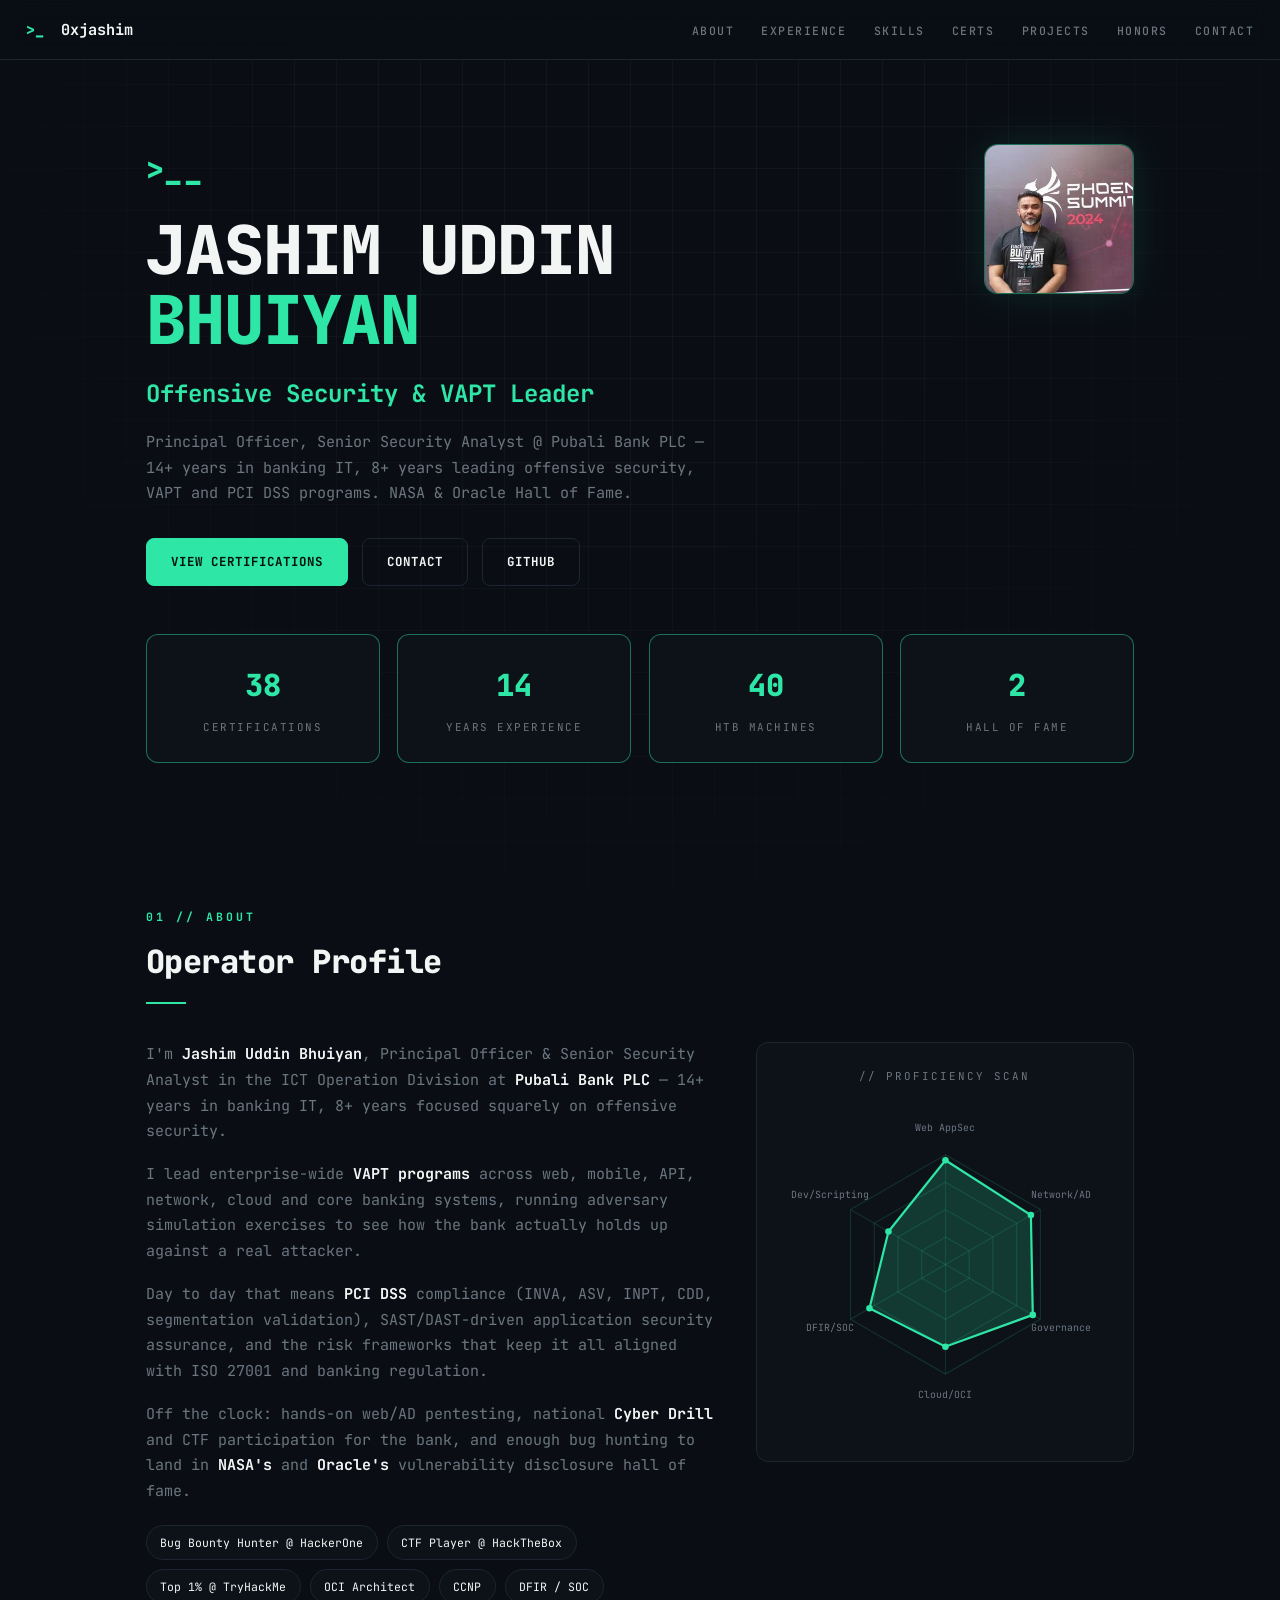
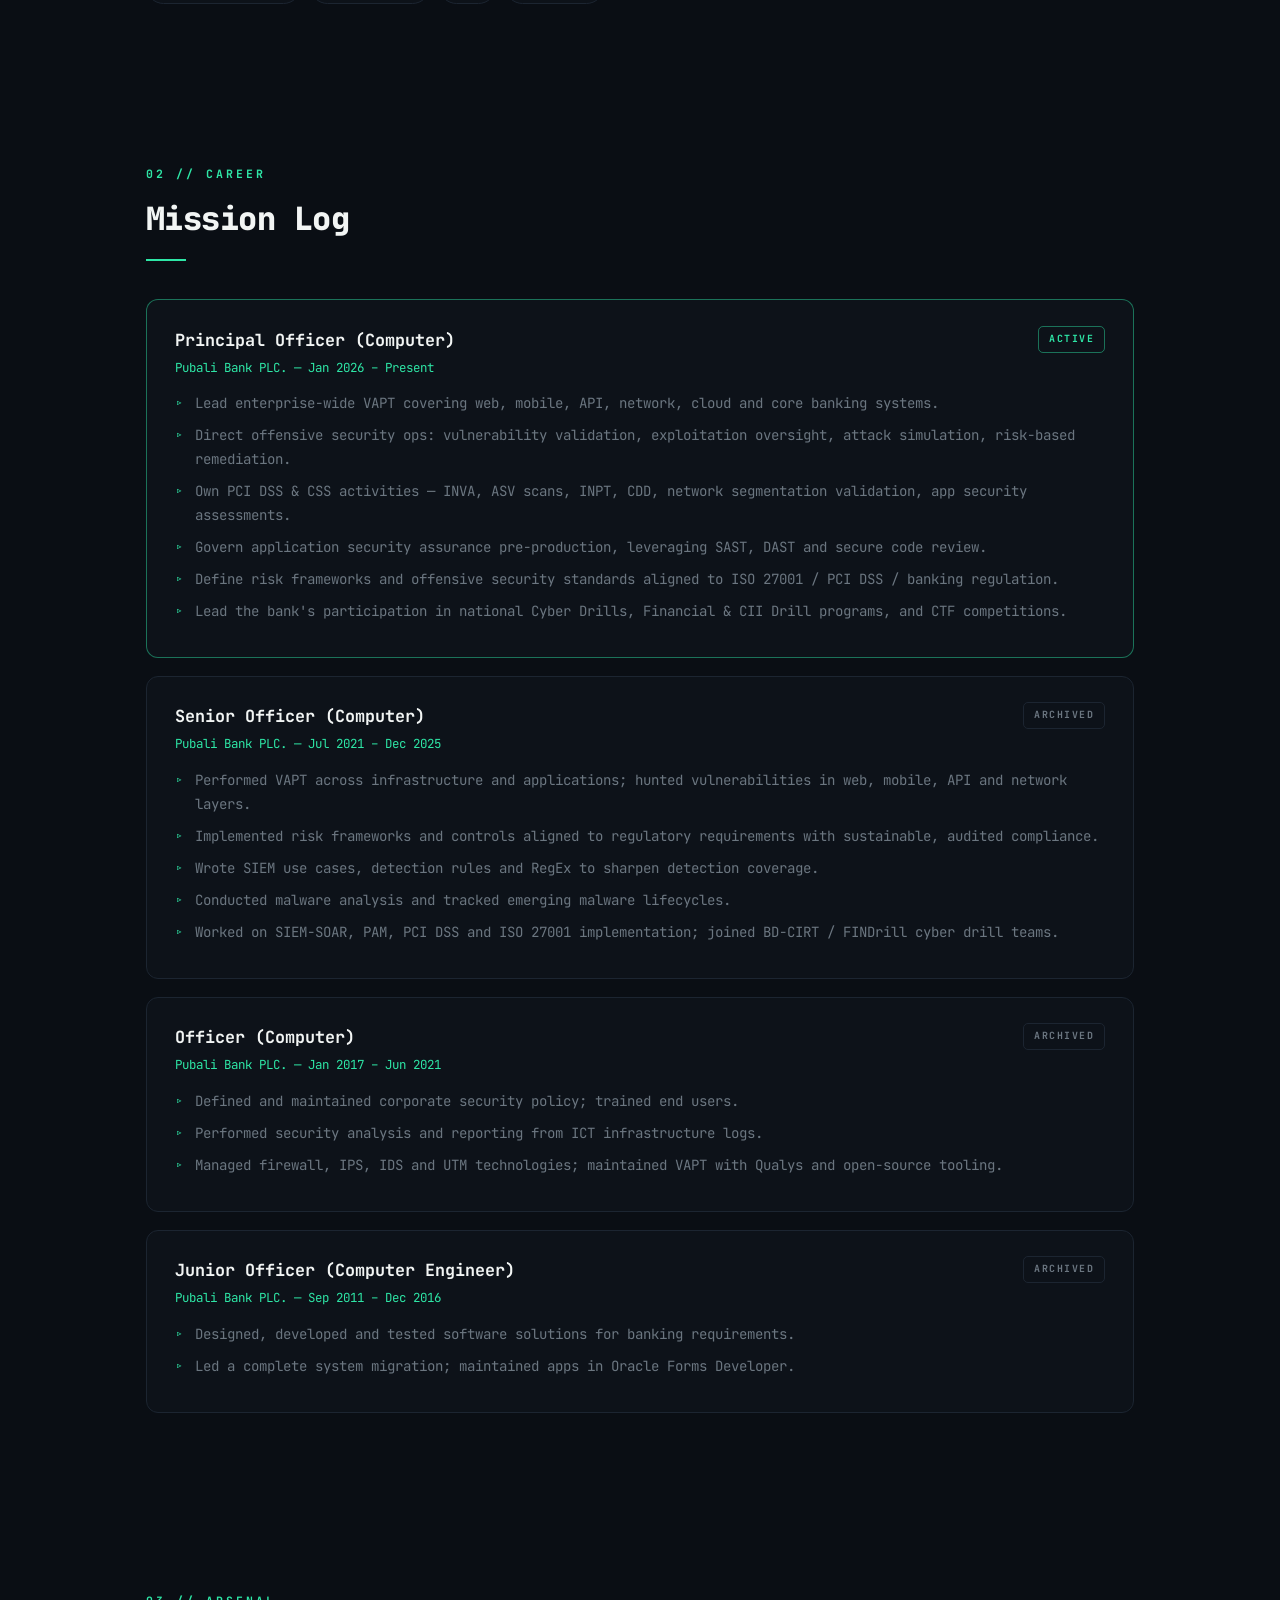
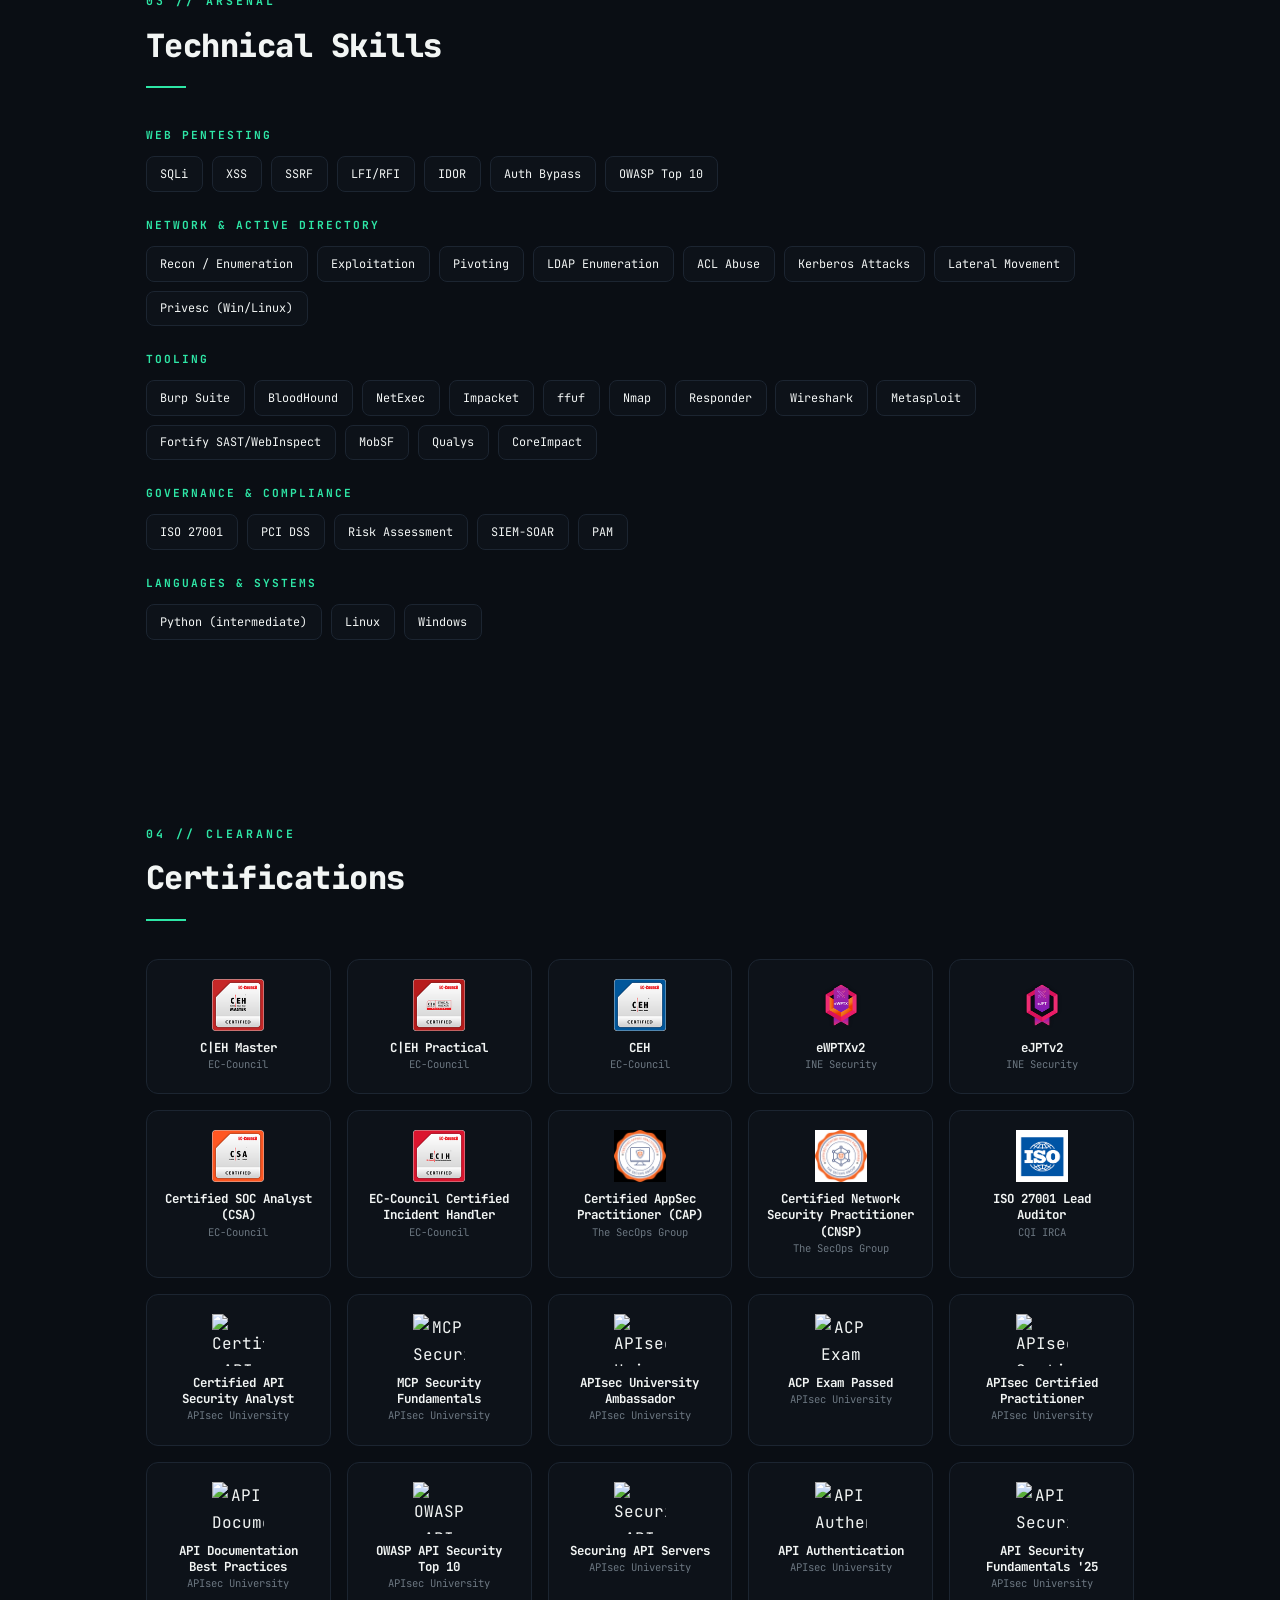
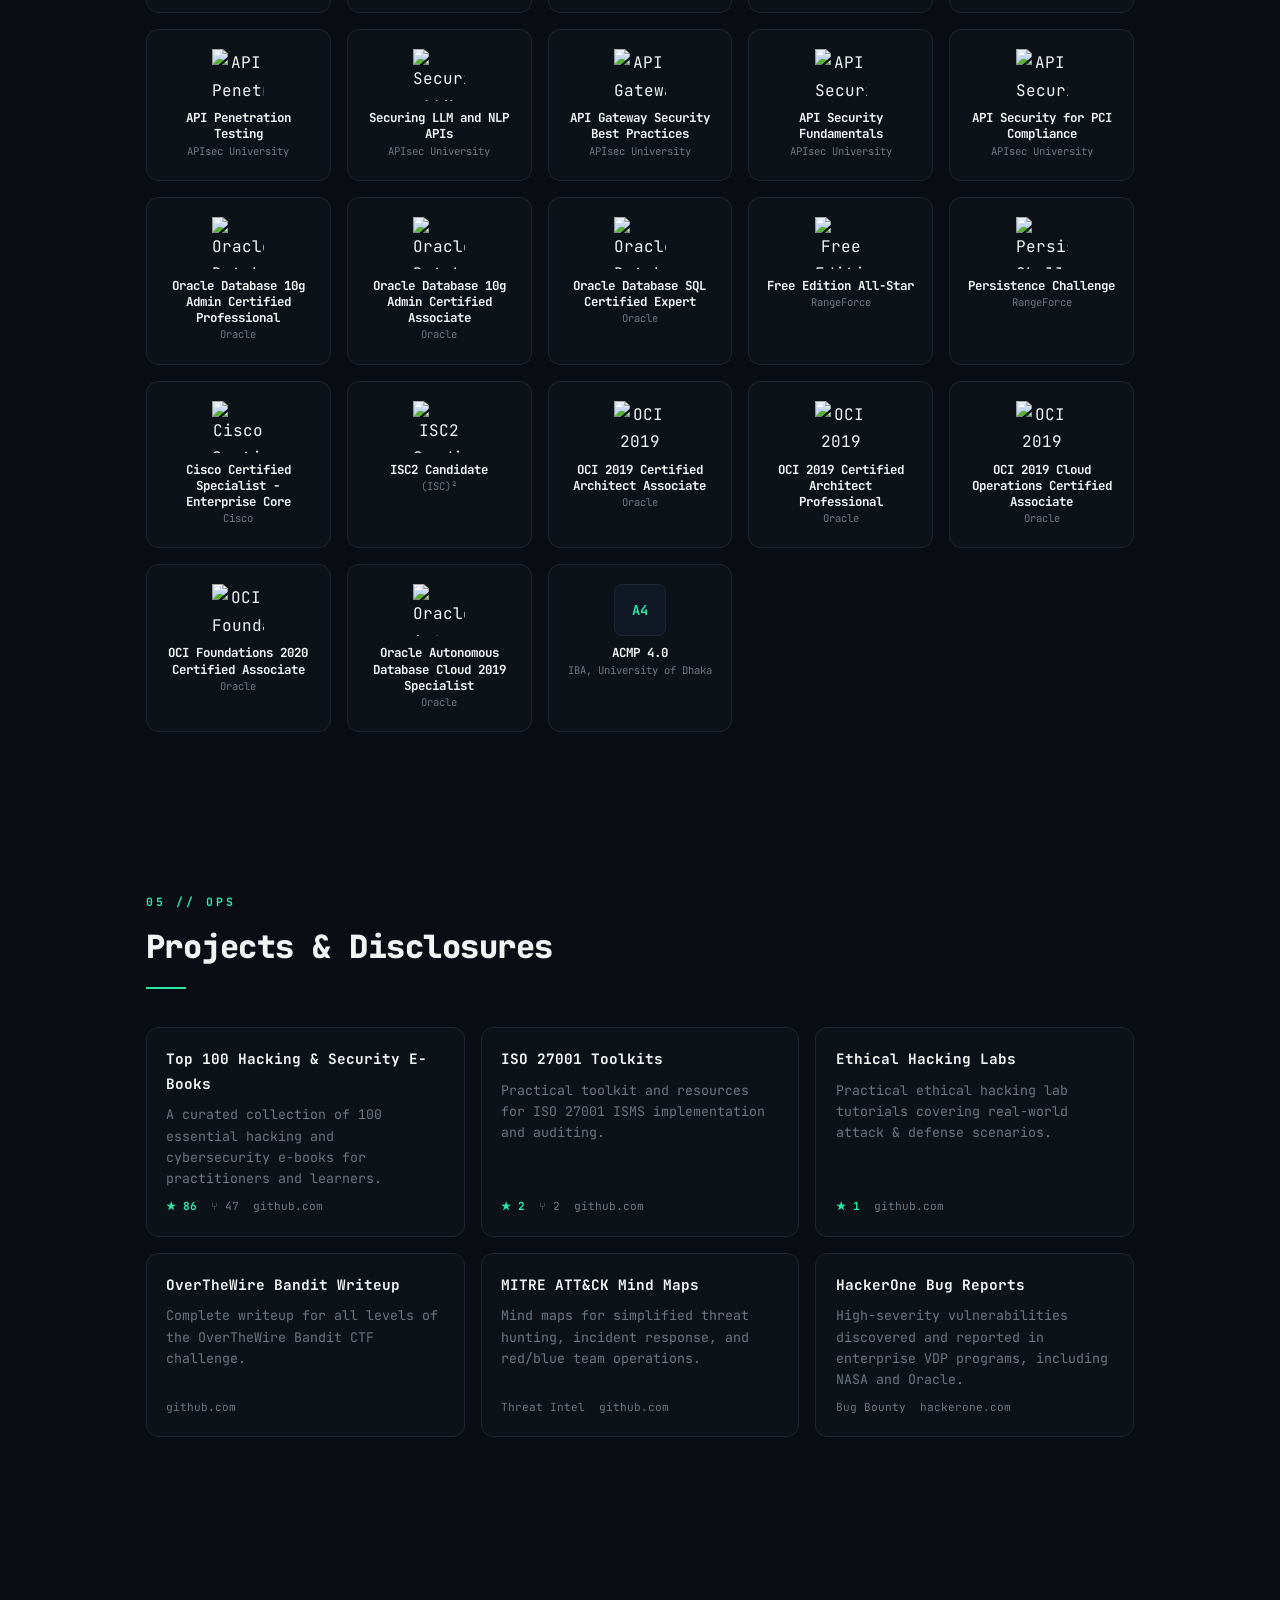
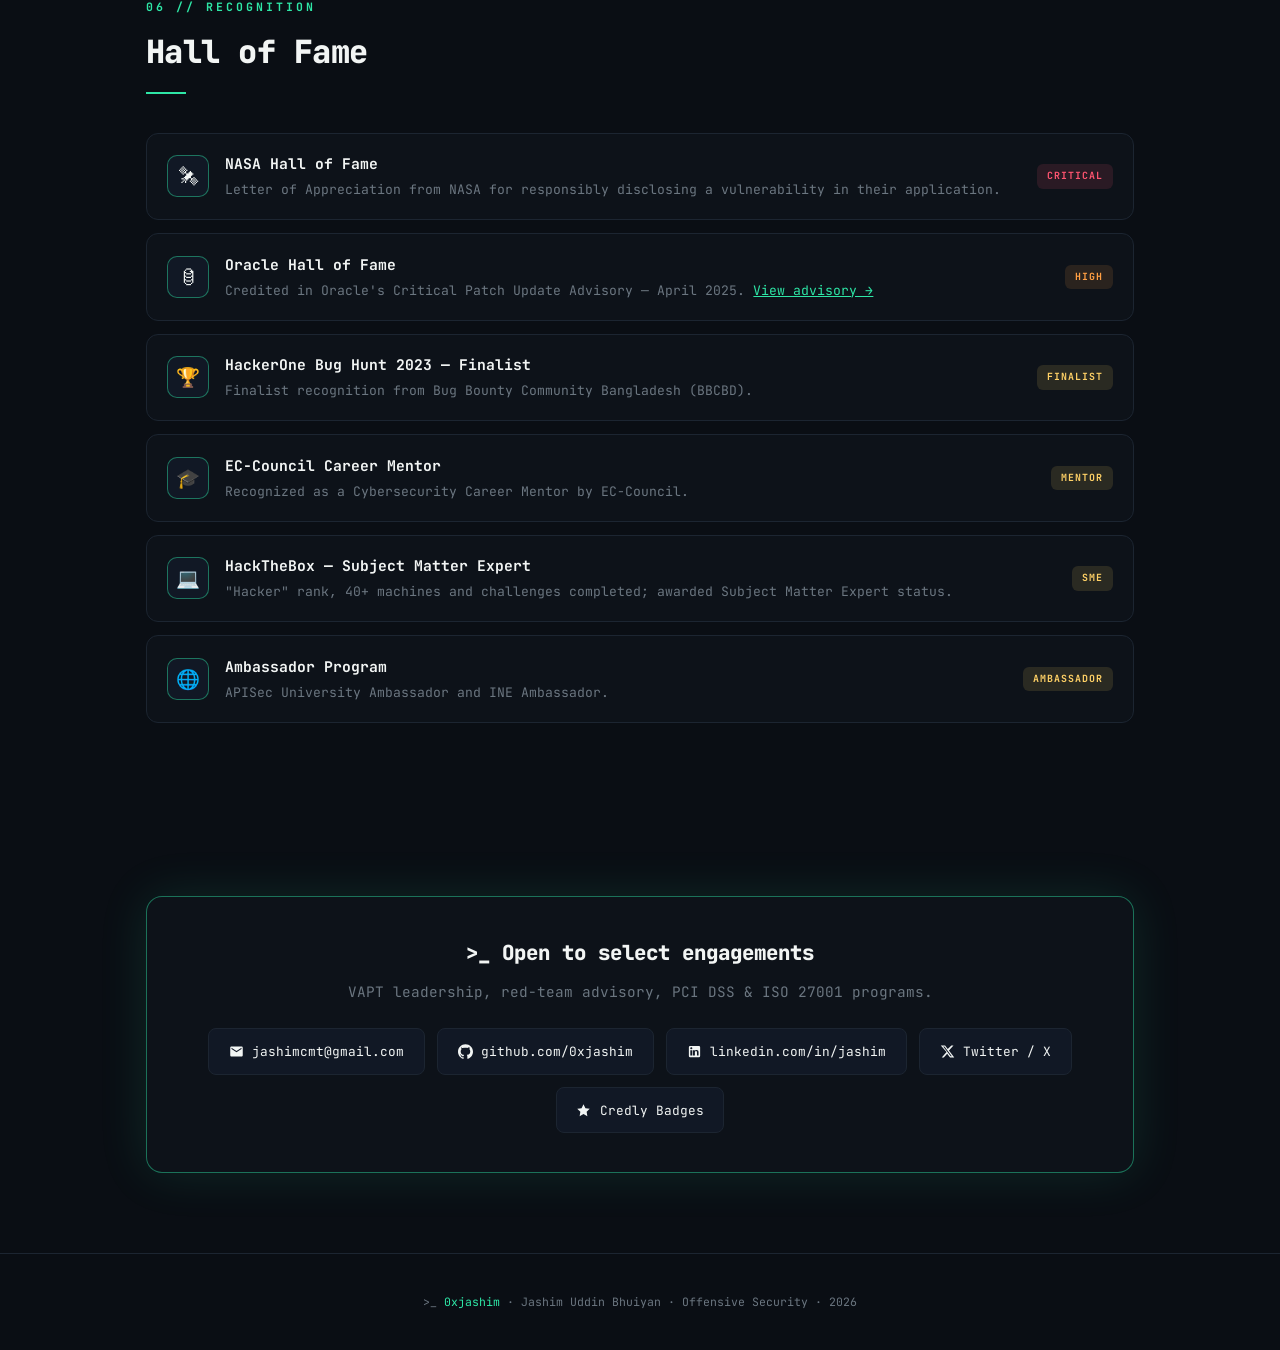
==== commit fc79330c: "Rename Index.html to index.html" ====
--- a/index.html
+++ b/index.html
@@ -2,654 +2,625 @@
 <html lang="en">
 <head>
 <meta charset="UTF-8"/>
-<meta name="viewport" content="width=device-width,initial-scale=1"/>
-<title>Jashim Uddin Bhuiyan | Cybersecurity Portfolio</title>
+<meta name="viewport" content="width=device-width, initial-scale=1.0"/>
+<title>Jashim Uddin Bhuiyan // Offensive Security</title>
+<meta name="description" content="Jashim Uddin Bhuiyan — Principal Officer, Senior Security Analyst at Pubali Bank PLC. Offensive security, VAPT, PCI DSS, Active Directory penetration testing. NASA & Oracle Hall of Fame."/>
+<meta property="og:title" content="Jashim Uddin Bhuiyan // Offensive Security"/>
+<meta property="og:description" content="Principal Officer, Senior Security Analyst — VAPT · PCI DSS · NASA & Oracle Hall of Fame"/>
+<meta name="theme-color" content="#0a0e14"/>
+<link rel="icon" href="data:image/svg+xml,%3Csvg xmlns='http://www.w3.org/2000/svg' viewBox='0 0 100 100'%3E%3Crect width='100' height='100' rx='18' fill='%230a0e14'/%3E%3Ctext x='50' y='68' font-family='monospace' font-size='52' font-weight='800' fill='%232ee6a6' text-anchor='middle'%3E%3E_%3C/text%3E%3C/svg%3E"/>
 <link rel="preconnect" href="https://fonts.googleapis.com">
-<link href="https://fonts.googleapis.com/css2?family=Bebas+Neue&family=Share+Tech+Mono&family=Syne:wght@400;700;800&display=swap" rel="stylesheet">
+<link href="https://fonts.googleapis.com/css2?family=JetBrains+Mono:wght@400;500;600;700;800&display=swap" rel="stylesheet">
 <style>
+:root{
+  --bg:#0a0e14;
+  --surface:#0d1219;
+  --surface2:#111825;
+  --border:#1c2531;
+  --accent:#2ee6a6;
+  --accent-soft:rgba(46,230,166,0.45);
+  --accent-glow:rgba(46,230,166,0.12);
+  --crit:#ff5470;
+  --high:#ff9f43;
+  --med:#ffd166;
+  --text:#f2f5f4;
+  --muted:#6b7680;
+  --mono:'JetBrains Mono',monospace;
+}
 *,*::before,*::after{box-sizing:border-box;margin:0;padding:0}
 html{scroll-behavior:smooth}
-:root{
-  --bg:#030712;--surface:#0d1117;--surface2:#161b22;
-  --border:#21262d;--green:#00ff88;--red:#e63946;
-  --blue:#58a6ff;--text:#e6edf3;--muted:#8b949e;
-  --mono:'Share Tech Mono',monospace;--sans:'Syne',sans-serif;
-}
-body{background:var(--bg);color:var(--text);font-family:var(--sans);overflow-x:hidden}
-body::after{content:'';position:fixed;inset:0;
-  background-image:linear-gradient(rgba(0,255,136,.03) 1px,transparent 1px),
-    linear-gradient(90deg,rgba(0,255,136,.03) 1px,transparent 1px);
-  background-size:40px 40px;pointer-events:none;z-index:0}
-
-/* NAV */
-nav{position:fixed;top:0;width:100%;z-index:100;
-  background:rgba(3,7,18,.92);backdrop-filter:blur(12px);
+@media (prefers-reduced-motion: reduce){
+  html{scroll-behavior:auto}
+  *,*::before,*::after{animation-duration:0.01ms !important;animation-iteration-count:1 !important;transition-duration:0.01ms !important;}
+}
+body{background:var(--bg);color:var(--text);font-family:var(--mono);font-size:1rem;line-height:1.7;overflow-x:hidden}
+::selection{background:var(--accent);color:#04120c}
+a{color:inherit}
+
+.grid-bg{
+  position:fixed;inset:0;z-index:0;pointer-events:none;
+  background-image:linear-gradient(rgba(255,255,255,0.035) 1px, transparent 1px),
+                    linear-gradient(90deg, rgba(255,255,255,0.035) 1px, transparent 1px);
+  background-size:42px 42px;
+  mask-image:radial-gradient(ellipse at 50% 15%, black 30%, transparent 85%);
+}
+
+nav{
+  position:fixed;top:0;width:100%;z-index:100;
+  background:rgba(10,14,20,0.85);backdrop-filter:blur(10px);
   border-bottom:1px solid var(--border);
-  padding:0 1.5rem;display:flex;align-items:center;
-  justify-content:space-between;height:56px}
-.nav-logo{font-family:var(--mono);color:var(--green);font-size:.9rem;
-  letter-spacing:2px;text-decoration:none}
-.nav-links{display:flex;gap:1.5rem;list-style:none;flex-wrap:wrap}
-.nav-links a{color:var(--muted);text-decoration:none;font-family:var(--mono);
-  font-size:.7rem;letter-spacing:1px;text-transform:uppercase;transition:color .2s}
-.nav-links a:hover{color:var(--green)}
-.blink{animation:blink 1s step-end infinite;color:var(--green)}
+  padding:0 1.6rem;height:60px;display:flex;align-items:center;justify-content:space-between;
+}
+.nav-logo{display:flex;align-items:center;gap:.5rem;text-decoration:none;font-weight:700;font-size:.95rem}
+.nav-logo .prompt{color:var(--accent);font-weight:800}
+.nav-links{display:flex;gap:1.7rem;list-style:none}
+.nav-links a{color:var(--muted);text-decoration:none;font-size:.72rem;font-weight:500;letter-spacing:1.5px;text-transform:uppercase;transition:color .2s}
+.nav-links a:hover{color:var(--accent)}
+@media(max-width:840px){.nav-links{display:none}}
+
+section{padding:5rem 1.6rem;max-width:1040px;margin:0 auto;position:relative;z-index:2}
+
+#hero{padding-top:9rem;padding-bottom:4rem}
+.hero-grid{display:flex;gap:3rem;align-items:flex-start;justify-content:space-between;flex-wrap:wrap}
+.hero-main{flex:1;min-width:300px}
+.prompt-icon{font-size:1.9rem;font-weight:800;color:var(--accent);margin-bottom:1.2rem;display:flex;align-items:baseline;gap:2px}
+.prompt-icon .blink{animation:blink 1.1s step-end infinite}
 @keyframes blink{50%{opacity:0}}
-
-/* HERO */
-#hero{min-height:100vh;display:flex;align-items:center;justify-content:center;
-  position:relative;z-index:1;padding:6rem 2rem 4rem;text-align:center;overflow:hidden}
-canvas#rain{position:absolute;inset:0;opacity:.18;z-index:0}
-.hero-inner{position:relative;z-index:2;max-width:860px}
-.hero-avatar{width:110px;height:110px;border-radius:50%;
-  border:2px solid var(--green);box-shadow:0 0 30px rgba(0,255,136,.35);
-  margin:0 auto 1.8rem;display:block;object-fit:cover}
-
-/* GLITCH */
-.glitch-wrap{position:relative;display:inline-block;margin-bottom:.6rem;cursor:pointer}
-.glitch-layer{font-family:'Bebas Neue',sans-serif;
-  font-size:clamp(3.2rem,11vw,7rem);letter-spacing:10px;line-height:1;
-  text-transform:uppercase;display:block}
-.gl-main{color:#fff;position:relative;text-shadow:0 0 20px rgba(255,255,255,.15)}
-.gl-red,.gl-cyan,.gl-green{position:absolute;top:0;left:0;width:100%}
-.gl-red{color:#ff0033;mix-blend-mode:screen}
-.gl-cyan{color:#00ffff;mix-blend-mode:screen}
-.gl-green{color:#00ff88;mix-blend-mode:screen}
-
-.hero-fullname{font-family:var(--mono);font-size:.85rem;color:var(--muted);
-  letter-spacing:3px;margin-bottom:.4rem}
-.hero-role{font-family:var(--mono);font-size:.78rem;color:var(--green);
-  letter-spacing:2px;margin-bottom:.4rem}
-.hero-tagline{font-family:var(--mono);font-size:.68rem;
-  color:rgba(0,255,136,.45);letter-spacing:1.5px;margin-bottom:2rem}
-
-.cta-row{display:flex;gap:.8rem;justify-content:center;flex-wrap:wrap;margin-bottom:2.5rem}
-.btn{padding:.6rem 1.4rem;font-family:var(--mono);font-size:.75rem;
-  text-decoration:none;border-radius:4px;letter-spacing:1px;
-  transition:all .2s;display:inline-flex;align-items:center;gap:.4rem}
-.btn-primary{background:var(--green);color:#000;font-weight:700}
-.btn-primary:hover{box-shadow:0 0 20px rgba(0,255,136,.5);transform:translateY(-2px)}
-.btn-outline{border:1px solid var(--border);color:var(--text)}
-.btn-outline:hover{border-color:var(--green);color:var(--green);transform:translateY(-2px)}
-
-.stats{display:flex;gap:2rem;justify-content:center;flex-wrap:wrap}
-.stat-num{font-family:var(--mono);font-size:1.6rem;font-weight:800;color:var(--green)}
-.stat-lbl{font-family:var(--mono);font-size:.6rem;color:var(--muted);
-  letter-spacing:2px;text-transform:uppercase}
-
-/* SECTIONS */
-section.sec{padding:5rem 2rem;max-width:1100px;margin:0 auto;position:relative;z-index:1}
-.sec-label{font-family:var(--mono);font-size:.62rem;color:var(--green);
-  letter-spacing:4px;text-transform:uppercase;margin-bottom:.4rem}
-.sec-title{font-size:clamp(1.5rem,4vw,2.2rem);font-weight:800;letter-spacing:-1px}
-.sec-line{width:40px;height:2px;background:var(--green);margin-top:.7rem;margin-bottom:2.5rem}
-
-/* ABOUT */
-.about-grid{display:grid;grid-template-columns:1fr 1fr;gap:3rem;align-items:start}
-@media(max-width:700px){.about-grid{grid-template-columns:1fr}}
-.about-text p{color:var(--muted);line-height:1.85;margin-bottom:1rem;font-size:.92rem}
+h1.headline{
+  font-size:clamp(2.4rem,7vw,4.2rem);font-weight:800;line-height:1.05;letter-spacing:-1px;
+  text-transform:uppercase;color:var(--text);
+}
+.headline .accent{color:var(--accent)}
+.subhead{font-size:clamp(1.1rem,2.5vw,1.5rem);font-weight:700;color:var(--accent);margin-top:1.1rem}
+.subtitle{color:var(--muted);font-size:.95rem;margin-top:.9rem;max-width:560px}
+
+.avatar-box{
+  width:150px;height:150px;flex-shrink:0;border:1.5px solid var(--accent-soft);border-radius:14px;
+  overflow:hidden;background:var(--surface);box-shadow:0 0 40px var(--accent-glow);
+}
+.avatar-box img{width:100%;height:100%;object-fit:cover}
+
+.hero-cta{margin-top:2rem;display:flex;gap:.9rem;flex-wrap:wrap}
+.btn{
+  padding:.75rem 1.5rem;font-family:var(--mono);font-size:.78rem;font-weight:700;letter-spacing:1px;
+  text-decoration:none;border-radius:8px;border:1.5px solid var(--border);transition:all .2s;text-transform:uppercase;
+}
+.btn.primary{background:var(--accent);color:#04120c;border-color:var(--accent)}
+.btn.primary:hover{box-shadow:0 0 26px var(--accent-glow);transform:translateY(-2px)}
+.btn:not(.primary):hover{border-color:var(--accent);color:var(--accent);transform:translateY(-2px)}
+
+.stat-row{margin-top:3rem;display:grid;grid-template-columns:repeat(4,1fr);gap:1.1rem}
+@media(max-width:760px){.stat-row{grid-template-columns:repeat(2,1fr)}}
+.stat-card{
+  background:var(--surface);border:1.5px solid var(--accent-soft);border-radius:12px;
+  padding:1.6rem 1rem;text-align:center;transition:all .25s;
+}
+.stat-card:hover{box-shadow:0 0 30px var(--accent-glow);transform:translateY(-3px)}
+.stat-num{font-size:1.9rem;font-weight:800;color:var(--accent)}
+.stat-lbl{font-size:.68rem;color:var(--muted);text-transform:uppercase;letter-spacing:1.5px;margin-top:.4rem}
+
+.section-head{margin-bottom:2.4rem}
+.section-tag{font-size:.72rem;color:var(--accent);text-transform:uppercase;letter-spacing:3px;font-weight:700;margin-bottom:.5rem}
+h2{font-size:clamp(1.5rem,4vw,2rem);font-weight:800;letter-spacing:-.5px}
+.rule{width:40px;height:2px;background:var(--accent);margin-top:.8rem}
+
+.about-grid{display:grid;grid-template-columns:1.2fr .8fr;gap:2.6rem;align-items:start}
+@media(max-width:820px){.about-grid{grid-template-columns:1fr}}
+.about-text p{color:var(--muted);margin-bottom:1.1rem;font-size:.94rem}
 .about-text strong{color:var(--text)}
-.highlights{display:flex;flex-direction:column;gap:.65rem}
-.hi{display:flex;align-items:center;gap:.8rem;padding:.7rem 1rem;
-  background:var(--surface);border:1px solid var(--border);border-radius:6px;
-  font-family:var(--mono);font-size:.75rem;color:var(--muted)}
-.dot{width:6px;height:6px;border-radius:50%;background:var(--green);flex-shrink:0}
-
-/* SKILLS */
-.skills-wrap{display:flex;flex-wrap:wrap;gap:.55rem}
-.stag{padding:.38rem .85rem;background:var(--surface);
-  border:1px solid var(--c,var(--border));border-radius:3px;
-  font-family:var(--mono);font-size:.72rem;color:var(--text);
-  transition:all .2s;cursor:default}
-.stag:hover{background:var(--c);color:#000;transform:translateY(-2px)}
-
-/* EXPERIENCE */
-.exp-card{background:var(--surface);border:1px solid var(--border);
-  border-radius:8px;padding:1.5rem;margin-bottom:1rem;
-  transition:border-color .2s}
-.exp-card:hover{border-color:var(--green)}
-.exp-header{display:flex;justify-content:space-between;align-items:flex-start;
-  gap:1rem;flex-wrap:wrap;margin-bottom:.8rem}
-.exp-role{font-weight:800;font-size:1rem;color:var(--green)}
-.exp-company{font-size:.88rem;color:var(--text);margin-top:.15rem}
-.exp-meta{font-family:var(--mono);font-size:.7rem;color:var(--muted);margin-top:.2rem}
-.exp-period{text-align:right;flex-shrink:0}
-.exp-badge{display:block;font-family:var(--mono);font-size:.72rem;
-  color:var(--blue);white-space:nowrap}
-.exp-dur{display:block;font-family:var(--mono);font-size:.65rem;color:var(--muted);margin-top:.2rem}
-.exp-expertise{font-family:var(--mono);font-size:.7rem;color:rgba(0,255,136,.6);
-  margin-bottom:.8rem;padding:.4rem .8rem;background:rgba(0,255,136,.05);
-  border-radius:4px;display:inline-block}
-.exp-duties{padding-left:1.2rem;display:flex;flex-direction:column;gap:.4rem}
-.exp-duties li{font-size:.82rem;color:var(--muted);line-height:1.65}
-
-/* EDUCATION */
-.edu-card{display:flex;gap:1.5rem;align-items:flex-start;padding:1.2rem;
-  background:var(--surface);border:1px solid var(--border);border-radius:8px;
-  margin-bottom:.8rem;transition:border-color .2s}
-.edu-card:hover{border-color:var(--blue)}
-.edu-year{font-family:var(--mono);font-size:1.1rem;color:var(--blue);
-  font-weight:800;min-width:50px;padding-top:.1rem}
-.edu-degree{font-weight:700;font-size:.9rem;color:var(--text)}
-.edu-major{font-family:var(--mono);font-size:.7rem;color:var(--green);margin-top:.2rem}
-.edu-inst{font-size:.8rem;color:var(--muted);margin-top:.2rem}
-.edu-result{font-family:var(--mono);font-size:.68rem;color:var(--muted);margin-top:.2rem}
-
-/* CERTS */
-.certs-grid{display:grid;grid-template-columns:repeat(auto-fill,minmax(130px,1fr));gap:.9rem}
-.cert-card{background:var(--surface);border:1px solid var(--border);
-  border-radius:8px;padding:1rem .7rem .9rem;text-align:center;
-  text-decoration:none;color:var(--text);
-  transition:all .25s;display:flex;flex-direction:column;align-items:center;gap:.4rem}
-.cert-card:hover{border-color:var(--green);
-  box-shadow:0 0 18px rgba(0,255,136,.15);transform:translateY(-4px)}
-.cert-card img{width:48px;height:48px;object-fit:contain}
-.cert-name{font-size:.68rem;font-weight:700;color:var(--text);line-height:1.3}
-.cert-issuer{font-family:var(--mono);font-size:.6rem;color:var(--green)}
-.cert-year{font-family:var(--mono);font-size:.58rem;color:var(--muted)}
-
-/* HOF */
-.hof-grid{display:grid;grid-template-columns:repeat(auto-fill,minmax(260px,1fr));gap:1rem}
-.hof-card{background:var(--surface);border:1px solid #f4a26155;
-  border-radius:8px;padding:1.4rem;display:flex;gap:1rem;align-items:center;
-  text-decoration:none;color:var(--text);transition:all .25s}
-.hof-card:hover{border-color:#f4a261;box-shadow:0 0 18px rgba(244,162,97,.15);transform:translateY(-3px)}
-.hof-icon{font-size:2.2rem;flex-shrink:0}
-.hof-org{font-weight:800;font-size:1rem;color:#f4a261}
-.hof-desc{font-family:var(--mono);font-size:.7rem;color:var(--muted);margin-top:.3rem;line-height:1.5}
-
-/* TRAINING */
-.training-list{display:flex;flex-direction:column;gap:.5rem}
-.training-item{display:flex;gap:1rem;align-items:baseline;padding:.7rem 1rem;
-  background:var(--surface);border:1px solid var(--border);border-radius:6px;
-  font-size:.8rem;transition:border-color .2s;flex-wrap:wrap}
-.training-item:hover{border-color:var(--blue)}
-.t-year{font-family:var(--mono);font-size:.68rem;color:var(--blue);
-  min-width:36px;flex-shrink:0}
-.t-name{color:var(--text);font-weight:600;flex:1}
-.t-inst{font-family:var(--mono);font-size:.65rem;color:var(--muted)}
-
-/* PROJECTS */
-.projects-grid{display:grid;grid-template-columns:repeat(auto-fill,minmax(270px,1fr));gap:1.1rem}
-.proj-card{background:var(--surface);border:1px solid var(--border);
-  border-radius:8px;padding:1.3rem;text-decoration:none;color:var(--text);
-  transition:all .25s;display:flex;flex-direction:column;gap:.5rem}
-.proj-card:hover{border-color:var(--blue);
-  box-shadow:0 0 16px rgba(88,166,255,.12);transform:translateY(-3px)}
-.proj-title{font-weight:700;font-size:.92rem;color:var(--blue)}
-.proj-desc{font-size:.79rem;color:var(--muted);line-height:1.65}
-.proj-meta{font-family:var(--mono);font-size:.66rem;color:var(--green);
-  margin-top:auto;padding-top:.5rem}
-
-/* CONTACT */
-.contact-row{display:flex;gap:.9rem;flex-wrap:wrap}
-.contact-link{display:flex;align-items:center;gap:.65rem;padding:.8rem 1.2rem;
-  background:var(--surface);border:1px solid var(--border);border-radius:6px;
-  text-decoration:none;color:var(--muted);font-family:var(--mono);font-size:.77rem;
-  transition:all .2s}
-.contact-link:hover{border-color:var(--green);color:var(--green);transform:translateY(-2px)}
-.contact-link svg{width:16px;height:16px;fill:currentColor;flex-shrink:0}
-
-footer{text-align:center;padding:2rem;font-family:var(--mono);font-size:.68rem;
-  color:var(--muted);border-top:1px solid var(--border);position:relative;z-index:1}
-footer strong{color:var(--green)}
-footer a{color:var(--muted);text-decoration:none}
+.chip-row{display:flex;flex-wrap:wrap;gap:.55rem;margin-top:1.3rem}
+.chip{padding:.42rem .85rem;background:var(--surface);border:1px solid var(--border);border-radius:20px;font-size:.72rem;color:var(--text)}
+
+.radar-box{background:var(--surface);border:1.5px solid var(--border);border-radius:12px;padding:1.5rem}
+.radar-box-title{font-size:.68rem;color:var(--muted);letter-spacing:2px;text-transform:uppercase;margin-bottom:.9rem;text-align:center}
+
+.mission{background:var(--surface);border:1.5px solid var(--border);border-radius:12px;padding:1.6rem 1.8rem;margin-bottom:1.1rem;transition:all .2s}
+.mission.active{border-color:var(--accent-soft)}
+.mission:hover{transform:translateY(-2px)}
+.mission-top{display:flex;justify-content:space-between;align-items:flex-start;flex-wrap:wrap;gap:.5rem;margin-bottom:.9rem}
+.mission-role{font-size:1.05rem;color:var(--text);font-weight:700}
+.mission-org{font-size:.78rem;color:var(--accent);margin-top:.15rem}
+.mission-status{font-size:.62rem;font-weight:700;letter-spacing:1.5px;padding:.25rem .6rem;border-radius:5px;border:1px solid var(--accent-soft);color:var(--accent);white-space:nowrap}
+.mission-status.archived{border-color:var(--border);color:var(--muted)}
+.mission ul{list-style:none;color:var(--muted);font-size:.88rem}
+.mission ul li{position:relative;padding-left:1.2rem;margin-bottom:.5rem}
+.mission ul li::before{content:'▹';position:absolute;left:0;color:var(--accent)}
+
+.skill-cat{margin-bottom:1.5rem}
+.skill-cat-label{font-size:.7rem;color:var(--accent);letter-spacing:2px;text-transform:uppercase;font-weight:700;margin-bottom:.7rem;display:block}
+.skill-tags{display:flex;flex-wrap:wrap;gap:.55rem}
+.skill-tag{padding:.42rem .85rem;background:var(--surface);border:1px solid var(--border);border-radius:8px;font-size:.74rem;color:var(--text);transition:all .2s}
+.skill-tag:hover{border-color:var(--accent);color:var(--accent)}
+
+.certs-grid{display:grid;grid-template-columns:repeat(auto-fill,minmax(180px,1fr));gap:1rem}
+.cert-card{
+  background:var(--surface);border:1.5px solid var(--border);border-radius:12px;
+  padding:1.2rem 1rem;text-align:center;text-decoration:none;color:var(--text);transition:all .22s;
+  display:flex;flex-direction:column;align-items:center;gap:.55rem;
+}
+.cert-card:hover{border-color:var(--accent-soft);box-shadow:0 0 24px var(--accent-glow);transform:translateY(-3px)}
+.cert-badge-img{width:52px;height:52px;object-fit:contain}
+.cert-icon-fallback{width:52px;height:52px;border-radius:8px;background:var(--surface2);border:1px solid var(--border);display:flex;align-items:center;justify-content:center;font-weight:700;color:var(--accent);font-size:.85rem}
+.cert-name{font-size:.78rem;font-weight:700;line-height:1.3}
+.cert-issuer{font-size:.66rem;color:var(--muted)}
+
+.ops-grid{display:grid;grid-template-columns:repeat(auto-fill,minmax(260px,1fr));gap:1rem}
+.ops-card{background:var(--surface);border:1.5px solid var(--border);border-radius:12px;padding:1.2rem;text-decoration:none;color:var(--text);transition:all .2s;display:flex;flex-direction:column;gap:.5rem}
+.ops-card:hover{border-color:var(--accent-soft);transform:translateY(-3px);box-shadow:0 0 24px var(--accent-glow)}
+.ops-title{font-weight:700;font-size:.9rem}
+.ops-card:hover .ops-title{color:var(--accent)}
+.ops-desc{font-size:.83rem;color:var(--muted);line-height:1.6}
+.ops-meta{font-size:.7rem;color:var(--muted);margin-top:auto}
+.ops-meta b{color:var(--accent)}
+
+.hof-row{display:flex;align-items:center;gap:1rem;background:var(--surface);border:1.5px solid var(--border);border-radius:12px;padding:1.1rem 1.3rem;margin-bottom:.8rem;transition:all .2s}
+.hof-row:hover{border-color:var(--accent-soft);transform:translateX(4px)}
+.hof-icon{width:42px;height:42px;border-radius:10px;flex-shrink:0;display:flex;align-items:center;justify-content:center;font-size:1.2rem;background:var(--surface2);border:1.5px solid var(--accent-soft)}
+.hof-body{flex:1;min-width:0}
+.hof-title{font-weight:700;font-size:.92rem}
+.hof-desc{color:var(--muted);font-size:.82rem;margin-top:.2rem}
+.hof-desc a{color:var(--accent)}
+.hof-tag{font-size:.62rem;font-weight:700;padding:.25rem .6rem;border-radius:6px;white-space:nowrap;letter-spacing:1px}
+.tag-crit{background:rgba(255,84,112,.12);color:var(--crit)}
+.tag-high{background:rgba(255,159,67,.12);color:var(--high)}
+.tag-med{background:rgba(255,209,102,.12);color:var(--med)}
+
+.contact-card{background:var(--surface);border:1.5px solid var(--accent-soft);border-radius:16px;padding:2.4rem;text-align:center;box-shadow:0 0 50px var(--accent-glow)}
+.contact-card h3{font-size:1.3rem;font-weight:800;margin-bottom:.6rem}
+.contact-card p{color:var(--muted);margin-bottom:1.5rem;font-size:.9rem}
+.contact-links{display:flex;gap:.8rem;flex-wrap:wrap;justify-content:center}
+.clink{display:flex;align-items:center;gap:.55rem;padding:.7rem 1.2rem;border-radius:8px;background:var(--surface2);border:1px solid var(--border);text-decoration:none;color:var(--text);font-size:.8rem;transition:all .2s}
+.clink:hover{border-color:var(--accent);color:var(--accent);transform:translateY(-2px)}
+.clink svg{width:15px;height:15px;fill:currentColor}
+
+footer{text-align:center;padding:2.4rem 1rem;font-size:.72rem;color:var(--muted);border-top:1px solid var(--border);position:relative;z-index:2}
+footer .accent{color:var(--accent)}
 </style>
 </head>
 <body>
+<div class="grid-bg"></div>
 
 <nav>
-  <a class="nav-logo" href="#hero">0xjashim<span class="blink">_</span></a>
+  <a class="nav-logo" href="#hero"><span class="prompt">&gt;_</span>&nbsp;0xjashim</a>
   <ul class="nav-links">
-    <li><a href="#about">about</a></li>
-    <li><a href="#experience">experience</a></li>
-    <li><a href="#skills">skills</a></li>
-    <li><a href="#certs">certs</a></li>
-    <li><a href="#hof">hof</a></li>
-    <li><a href="#training">training</a></li>
-    <li><a href="#projects">projects</a></li>
-    <li><a href="#contact">contact</a></li>
+    <li><a href="#about">About</a></li>
+    <li><a href="#experience">Experience</a></li>
+    <li><a href="#skills">Skills</a></li>
+    <li><a href="#certs">Certs</a></li>
+    <li><a href="#projects">Projects</a></li>
+    <li><a href="#achievements">Honors</a></li>
+    <li><a href="#contact">Contact</a></li>
   </ul>
 </nav>
 
-<!-- HERO -->
 <section id="hero">
-  <canvas id="rain"></canvas>
-  <div class="hero-inner">
-    <img src="[data-uri]" alt="Jashim" class="hero-avatar"/>
-    <div class="glitch-wrap" id="gw">
-      <span class="glitch-layer gl-red"   id="gl-r">JASHIM</span>
-      <span class="glitch-layer gl-cyan"  id="gl-c">JASHIM</span>
-      <span class="glitch-layer gl-green" id="gl-g">JASHIM</span>
-      <span class="glitch-layer gl-main"  id="gl-m">JASHIM</span>
-    </div>
-    <p class="hero-fullname">JASHIM UDDIN BHUIYAN</p>
-    <p class="hero-role">Senior Security Analyst (Principle Officer) — Pubali Bank PLC.</p>
-    <p class="hero-tagline">CEH Master · eWPTXv2 · ISO 27001 LA/LI · PCI DSS · Bug Bounty Hunter · CTF Player<span class="blink">_</span></p>
-    <div class="cta-row">
-      <a href="#certs" class="btn btn-primary">Certifications</a>
-      <a href="#experience" class="btn btn-outline">Experience</a>
-      <a href="https://github.com/0xjashim" target="_blank" class="btn btn-outline">GitHub</a>
-      <a href="https://linkedin.com/in/jashim" target="_blank" class="btn btn-outline">LinkedIn</a>
-      <a href="https://0xjashim.github.io" target="_blank" class="btn btn-outline">Blog</a>
-    </div>
-    <div class="stats">
-      <div class="stat"><div class="stat-num">15+</div><div class="stat-lbl">Years IT</div></div>
-      <div class="stat"><div class="stat-num">8+</div><div class="stat-lbl">Years CyberSec</div></div>
-      <div class="stat"><div class="stat-num">14+</div><div class="stat-lbl">Certifications</div></div>
-      <div class="stat"><div class="stat-num">Top 1%</div><div class="stat-lbl">TryHackMe</div></div>
-      <div class="stat"><div class="stat-num">HoF</div><div class="stat-lbl">NASA · Oracle</div></div>
-    </div>
-  </div>
-</section>
-
-<!-- ABOUT -->
-<section class="sec" id="about">
-  <p class="sec-label">01 / about</p>
-  <h2 class="sec-title">Who Am I</h2>
-  <div class="sec-line"></div>
+  <div class="hero-grid">
+    <div class="hero-main">
+      <div class="prompt-icon">&gt;_<span class="blink">_</span></div>
+      <h1 class="headline">JASHIM UDDIN<br/><span class="accent">BHUIYAN</span></h1>
+      <div class="subhead">Offensive Security &amp; VAPT Leader</div>
+      <p class="subtitle">Principal Officer, Senior Security Analyst @ Pubali Bank PLC — 14+ years in banking IT, 8+ years leading offensive security, VAPT and PCI DSS programs. NASA &amp; Oracle Hall of Fame.</p>
+      <div class="hero-cta">
+        <a href="#certs" class="btn primary">View Certifications</a>
+        <a href="#contact" class="btn">Contact</a>
+        <a href="https://github.com/0xjashim" target="_blank" class="btn">GitHub</a>
+      </div>
+    </div>
+    <div class="avatar-box"><img src="[data-uri]" alt="Jashim Uddin Bhuiyan"/></div>
+  </div>
+
+  <div class="stat-row">
+    <div class="stat-card"><div class="stat-num" data-count="38">0</div><div class="stat-lbl">Certifications</div></div>
+    <div class="stat-card"><div class="stat-num" data-count="14">0</div><div class="stat-lbl">Years Experience</div></div>
+    <div class="stat-card"><div class="stat-num" data-count="40">0</div><div class="stat-lbl">HTB Machines</div></div>
+    <div class="stat-card"><div class="stat-num" data-count="2">0</div><div class="stat-lbl">Hall of Fame</div></div>
+  </div>
+</section>
+
+<section id="about">
+  <div class="section-head"><p class="section-tag">01 // About</p><h2>Operator Profile</h2><div class="rule"></div></div>
   <div class="about-grid">
     <div class="about-text">
-      <p>I'm <strong>Jashim Uddin Bhuiyan</strong>, a cybersecurity professional with <strong>15+ years in banking IT</strong> and <strong>8+ years in cybersecurity</strong>, currently serving as <strong>Senior Security Analyst (Principle Officer) at Pubali Bank PLC.</strong> in their Security Operation Center.</p>
-      <p>I specialize in <strong>SOC operations, SIEM/SOAR/EDR/PAM</strong> management, threat detection, incident response, vulnerability management, and penetration testing. I drive compliance with <strong>ISO 27001 and PCI DSS v4</strong> frameworks.</p>
-      <p>Off hours I hunt bugs on <strong>HackerOne</strong>, play CTFs on <strong>HackTheBox</strong> (Top 1% TryHackMe), and have been recognized in the <strong>NASA and Oracle Hall of Fame</strong> for responsible disclosure.</p>
-    </div>
-    <div class="highlights">
-      <div class="hi"><span class="dot"></span>Senior Security Analyst (Principle Officer) — SOC, Pubali Bank PLC. (2026–Present)</div>
-      <div class="hi"><span class="dot"></span>Senior Officer — SOC, Pubali Bank Ltd. (2021–2025)</div>
-      <div class="hi"><span class="dot"></span>Bug Bounty Hunter @ HackerOne VDP Programs</div>
-      <div class="hi"><span class="dot"></span>Top 1% @ TryHackMe · Active HackTheBox Player</div>
-      <div class="hi"><span class="dot"></span>🏆 NASA Hall of Fame — Responsible Disclosure</div>
-      <div class="hi"><span class="dot"></span>🏆 Oracle Hall of Fame — Online Presence Security</div>
-      <div class="hi"><span class="dot"></span>ISO 27001 Lead Auditor &amp; Lead Implementer</div>
-      <div class="hi"><span class="dot"></span>PCI DSS v4 Implementer &amp; Compliance Lead</div>
-      <div class="hi"><span class="dot"></span>MSc. Computer Science — Jahangirnagar University</div>
-    </div>
-  </div>
-</section>
-
-<!-- EXPERIENCE -->
-<section class="sec" id="experience">
-  <p class="sec-label">02 / experience</p>
-  <h2 class="sec-title">Work Experience</h2>
-  <div class="sec-line"></div>
-  
-    <div class="exp-card">
-      <div class="exp-header">
-        <div>
-          <div class="exp-role">Senior Security Analyst (Principle Officer)</div>
-          <div class="exp-company">Pubali Bank PLC.</div>
-          <div class="exp-meta">Dilkusha C/A, Motijheel, Dhaka</div>
-        </div>
-        <div class="exp-period">
-          <span class="exp-badge">Jan 2026 – Present</span>
-          <span class="exp-dur">Current Role</span>
-        </div>
+      <p>I'm <strong>Jashim Uddin Bhuiyan</strong>, Principal Officer &amp; Senior Security Analyst in the ICT Operation Division at <strong>Pubali Bank PLC</strong> — 14+ years in banking IT, 8+ years focused squarely on offensive security.</p>
+      <p>I lead enterprise-wide <strong>VAPT programs</strong> across web, mobile, API, network, cloud and core banking systems, running adversary simulation exercises to see how the bank actually holds up against a real attacker.</p>
+      <p>Day to day that means <strong>PCI DSS</strong> compliance (INVA, ASV, INPT, CDD, segmentation validation), SAST/DAST-driven application security assurance, and the risk frameworks that keep it all aligned with ISO 27001 and banking regulation.</p>
+      <p>Off the clock: hands-on web/AD pentesting, national <strong>Cyber Drill</strong> and CTF participation for the bank, and enough bug hunting to land in <strong>NASA's</strong> and <strong>Oracle's</strong> vulnerability disclosure hall of fame.</p>
+      <div class="chip-row">
+        <span class="chip">Bug Bounty Hunter @ HackerOne</span>
+        <span class="chip">CTF Player @ HackTheBox</span>
+        <span class="chip">Top 1% @ TryHackMe</span>
+        <span class="chip">OCI Architect</span>
+        <span class="chip">CCNP</span>
+        <span class="chip">DFIR / SOC</span>
       </div>
-      <div class="exp-expertise">⚡ Cyber Security · Security Operations Center · Penetration Testing</div>
-      <ul class="exp-duties">
-        <li>Lead and oversee all security analyst operations within the Security Operation Center (SOC)</li>
-        <li>Perform advanced threat hunting, SIEM/SOAR tuning, and incident response management</li>
-        <li>Conduct Vulnerability Assessment and Penetration Testing (VAPT) for infrastructure and applications</li>
-        <li>Drive compliance with ISO 27001, PCI DSS v4, and regulatory security frameworks</li>
-        <li>Mentor junior security analysts and coordinate with BD-CIRT for national cyber drills</li>
-      </ul>
-    </div>
-
-    <div class="exp-card">
-      <div class="exp-header">
-        <div>
-          <div class="exp-role">Senior Officer</div>
-          <div class="exp-company">Pubali Bank Ltd.</div>
-          <div class="exp-meta">Dilkusha C/A, Motijheel, Dhaka</div>
-        </div>
-        <div class="exp-period">
-          <span class="exp-badge">Jul 2021 – Dec 2025</span>
-          <span class="exp-dur">4.5 yrs</span>
-        </div>
-      </div>
-      <div class="exp-expertise">⚡ Cyber Security · Penetration Testing · Security Operations Center</div>
-      <ul class="exp-duties"><li>Lead SOC operations — managing teams, monitoring, and incident response to detect and mitigate cyber threats</li><li>Perform Vulnerability Assessment and Penetration Testing (VAPT) for both infrastructure and applications</li><li>Hunt for vulnerabilities in web apps, mobile apps, APIs, and network infrastructure</li><li>Implement security controls, risk assessment frameworks aligned with regulatory requirements</li><li>Create SIEM use cases, rules, and RegEx to enhance detection capabilities in QRadar</li><li>Conduct malware analysis, SOAR/PAM deployment, PCI DSS compliance, and ISO 27001 implementation</li><li>Participate in BD-CIRT Cyber Drills (National and Financial Institutions) and FINDrill exercises</li></ul>
-    </div>
-    <div class="exp-card">
-      <div class="exp-header">
-        <div>
-          <div class="exp-role">Officer (Computer Engineer)</div>
-          <div class="exp-company">Pubali Bank Limited</div>
-          <div class="exp-meta">Motijheel, Dhaka</div>
-        </div>
-        <div class="exp-period">
-          <span class="exp-badge">Jan 2017 – Jun 2021</span>
-          <span class="exp-dur">4.5 yrs</span>
-        </div>
-      </div>
-      <div class="exp-expertise">⚡ Cyber Security · Information Security</div>
-      <ul class="exp-duties"><li>Define, implement, and maintain corporate security policies, providing end-user training</li><li>Conduct security analysis and reporting of events collected from ICT infrastructure logs</li><li>Monitor and audit firewalls, IPS/IDS, ESA, WSA, TG, FMC, and other security devices</li><li>Perform VAPT using Qualys and open-source tools</li><li>Ensure security risk assessment and mitigation strategy implementation</li></ul>
-    </div>
-    <div class="exp-card">
-      <div class="exp-header">
-        <div>
-          <div class="exp-role">Computer Engineer (Junior Officer)</div>
-          <div class="exp-company">Pubali Bank Ltd.</div>
-          <div class="exp-meta">Dilkusha C/A, 10th Floor, ITD, Dhaka</div>
-        </div>
-        <div class="exp-period">
-          <span class="exp-badge">Sep 2011 – Dec 2016</span>
-          <span class="exp-dur">5.3 yrs</span>
-        </div>
-      </div>
-      <div class="exp-expertise">⚡ Software Implementation</div>
-      <ul class="exp-duties"><li>Design, develop, and test BACPS, BEFTN, and RTGS application software</li><li>Install, configure, and maintain PBM servers including HSM and FTP systems</li><li>Reconcile daily BACPS/BEFTN/RTGS settlements with Bangladesh Bank</li><li>Perform regular backups of configurations, databases, and certificates</li></ul>
-    </div>
-    <div class="exp-card">
-      <div class="exp-header">
-        <div>
-          <div class="exp-role">IT Officer</div>
-          <div class="exp-company">Prochito Integrated Marketing and Communication Ltd</div>
-          <div class="exp-meta">Banglamotor, Dhaka</div>
-        </div>
-        <div class="exp-period">
-          <span class="exp-badge">Mar 2011 – Sep 2011</span>
-          <span class="exp-dur">0.5 yrs</span>
-        </div>
-      </div>
-      <div class="exp-expertise">⚡ IT System Management</div>
-      <ul class="exp-duties"><li>Configure routers and switches for network connectivity</li><li>Administer DNS servers and manage LAN for internal offices</li><li>Maintain attendance software systems and troubleshoot related devices</li></ul>
-    </div>
-</section>
-
-<!-- SKILLS -->
-<section class="sec" id="skills">
-  <p class="sec-label">03 / skills</p>
-  <h2 class="sec-title">Technical Skills</h2>
-  <div class="sec-line"></div>
-  <div class="skills-wrap"><span class="stag" style="--c:#e63946">Penetration Testing</span><span class="stag" style="--c:#e63946">Web App Security</span><span class="stag" style="--c:#e63946">Bug Bounty</span><span class="stag" style="--c:#e63946">Network Security</span><span class="stag" style="--c:#ff6b6b">Red Teaming</span><span class="stag" style="--c:#e63946">VAPT</span><span class="stag" style="--c:#457b9d">SOC Operations</span><span class="stag" style="--c:#457b9d">SIEM / QRadar</span><span class="stag" style="--c:#457b9d">SOAR</span><span class="stag" style="--c:#457b9d">EDR / PAM</span><span class="stag" style="--c:#457b9d">DFIR / Forensics</span><span class="stag" style="--c:#457b9d">Threat Hunting</span><span class="stag" style="--c:#457b9d">Incident Response</span><span class="stag" style="--c:#457b9d">MITRE ATT&CK</span><span class="stag" style="--c:#2a9d8f">ISO 27001 LA/LI</span><span class="stag" style="--c:#2a9d8f">PCI DSS v4</span><span class="stag" style="--c:#2a9d8f">ISMS / Risk Mgmt</span><span class="stag" style="--c:#f4a261">Oracle Cloud OCI</span><span class="stag" style="--c:#f4a261">CCNP Networking</span><span class="stag" style="--c:#f4a261">Cisco Security</span><span class="stag" style="--c:#a8dadc">Burp Suite</span><span class="stag" style="--c:#a8dadc">Metasploit</span><span class="stag" style="--c:#a8dadc">Nmap</span><span class="stag" style="--c:#a8dadc">Wireshark</span><span class="stag" style="--c:#a8dadc">Python</span><span class="stag" style="--c:#a8dadc">Linux</span><span class="stag" style="--c:#a8dadc">OSINT</span></div>
-</section>
-
-<!-- CERTS -->
-<section class="sec" id="certs">
-  <p class="sec-label">04 / certifications</p>
-  <h2 class="sec-title">Certifications &amp; Badges</h2>
-  <div class="sec-line"></div>
-  <div class="certs-grid"><a href="https://aspen.eccouncil.org/VerifyBadge?type=certification&a=mCBTSKgUjYoRugeLwGrmoRAIQ/SKh7kyLW60F1bEagg=" target="_blank" class="cert-card">
-          <img src="[data-uri]" alt="C|EH Master"/>
-          <span class="cert-name">C|EH Master</span>
-          <span class="cert-issuer">EC-Council</span>
-          <span class="cert-year">2021</span>
-        </a><a href="https://aspen.eccouncil.org/VerifyBadge?type=certification&a=B+aEtzVCE8h+aXDJsGdxQrBxNbwmesAIzBbUUIOVLKo=" target="_blank" class="cert-card">
-          <img src="[data-uri]" alt="C|EH Practical"/>
-          <span class="cert-name">C|EH Practical</span>
-          <span class="cert-issuer">EC-Council</span>
-          <span class="cert-year">2021</span>
-        </a><a href="https://aspen.eccouncil.org/VerifyBadge?type=certification&a=B+aEtzVCE8h+aXDJsGdxQqEMG8QedAO0l67NXZQa5BI=" target="_blank" class="cert-card">
-          <img src="[data-uri]" alt="C|EH"/>
-          <span class="cert-name">C|EH</span>
-          <span class="cert-issuer">EC-Council</span>
-          <span class="cert-year">2018</span>
-        </a><a href="https://certs.ine.com/af160ea1-4f11-4065-8581-7f68c4703dfa" target="_blank" class="cert-card">
-          <img src="[data-uri]" alt="eWPTXv2"/>
-          <span class="cert-name">eWPTXv2</span>
-          <span class="cert-issuer">INE Security</span>
-          <span class="cert-year">2025</span>
-        </a><a href="https://certs.ine.com/ba09764e-228c-4120-8ef0-b55134d1e924" target="_blank" class="cert-card">
-          <img src="[data-uri]" alt="eJPTv2"/>
-          <span class="cert-name">eJPTv2</span>
-          <span class="cert-issuer">INE Security</span>
-          <span class="cert-year">2025</span>
-        </a><a href="https://www.credly.com/users/0x0jashim/badges" target="_blank" class="cert-card">
-          <img src="[data-uri]" alt="CC – Cybersecurity"/>
-          <span class="cert-name">CC – Cybersecurity</span>
-          <span class="cert-issuer">ISC²</span>
-          <span class="cert-year">2022</span>
-        </a><a href="https://www.credly.com/users/0x0jashim/badges" target="_blank" class="cert-card">
-          <img src="[data-uri]" alt="ACP – API Security"/>
-          <span class="cert-name">ACP – API Security</span>
-          <span class="cert-issuer">APISec University</span>
-          <span class="cert-year">2025</span>
-        </a><a href="https://www.credly.com/users/0x0jashim/badges" target="_blank" class="cert-card">
-          <img src="[data-uri]" alt="OCI Pro Architect"/>
-          <span class="cert-name">OCI Pro Architect</span>
-          <span class="cert-issuer">Oracle</span>
-          <span class="cert-year">2020</span>
-        </a><a href="https://www.credly.com/users/0x0jashim/badges" target="_blank" class="cert-card">
-          <img src="[data-uri]" alt="OCI Associate Architect"/>
-          <span class="cert-name">OCI Associate Architect</span>
-          <span class="cert-issuer">Oracle</span>
-          <span class="cert-year">2020</span>
-        </a><a href="https://www.credly.com/users/0x0jashim/badges" target="_blank" class="cert-card">
-          <img src="[data-uri]" alt="OCI Cloud Ops Associate"/>
-          <span class="cert-name">OCI Cloud Ops Associate</span>
-          <span class="cert-issuer">Oracle</span>
-          <span class="cert-year">2020</span>
-        </a><a href="https://www.credly.com/users/0x0jashim/badges" target="_blank" class="cert-card">
-          <img src="[data-uri]" alt="Oracle DB Specialist"/>
-          <span class="cert-name">Oracle DB Specialist</span>
-          <span class="cert-issuer">Oracle</span>
-          <span class="cert-year">2020</span>
-        </a><a href="https://www.credly.com/users/0x0jashim/badges" target="_blank" class="cert-card">
-          <img src="[data-uri]" alt="Oracle SQL Expert"/>
-          <span class="cert-name">Oracle SQL Expert</span>
-          <span class="cert-issuer">Oracle</span>
-          <span class="cert-year">2014</span>
-        </a><a href="https://www.credly.com/users/0x0jashim/badges" target="_blank" class="cert-card">
-          <img src="[data-uri]" alt="Oracle DB Professional"/>
-          <span class="cert-name">Oracle DB Professional</span>
-          <span class="cert-issuer">Oracle</span>
-          <span class="cert-year">2014</span>
-        </a><a href="https://www.credly.com/users/0x0jashim/badges" target="_blank" class="cert-card">
-          <img src="[data-uri]" alt="Oracle DB Associate"/>
-          <span class="cert-name">Oracle DB Associate</span>
-          <span class="cert-issuer">Oracle</span>
-          <span class="cert-year">2014</span>
-        </a></div>
-</section>
-
-<!-- HOF -->
-<section class="sec" id="hof">
-  <p class="sec-label">05 / recognition</p>
-  <h2 class="sec-title">Hall of Fame</h2>
-  <div class="sec-line"></div>
-  <div class="hof-grid">
-    <a href="https://www.oracle.com/security-alerts/cpuapr2025.html" target="_blank" class="hof-card">
-      <span class="hof-icon">🔴</span>
-      <div>
-        <div class="hof-org">Oracle</div>
-        <div class="hof-desc">Recognized in Oracle's CPU April 2025 for responsibly reporting security issues in their Online Presence Security program, leading to significant improvements in Oracle's external-facing systems.</div>
-      </div>
+    </div>
+    <div class="radar-box">
+      <div class="radar-box-title">// Proficiency Scan</div>
+      <svg id="radar-chart" viewBox="0 0 300 300"></svg>
+    </div>
+  </div>
+</section>
+
+<section id="experience">
+  <div class="section-head"><p class="section-tag">02 // Career</p><h2>Mission Log</h2><div class="rule"></div></div>
+
+  <div class="mission active">
+    <div class="mission-top">
+      <div><div class="mission-role">Principal Officer (Computer)</div><div class="mission-org">Pubali Bank PLC. — Jan 2026 – Present</div></div>
+      <div class="mission-status">ACTIVE</div>
+    </div>
+    <ul>
+      <li>Lead enterprise-wide VAPT covering web, mobile, API, network, cloud and core banking systems.</li>
+      <li>Direct offensive security ops: vulnerability validation, exploitation oversight, attack simulation, risk-based remediation.</li>
+      <li>Own PCI DSS &amp; CSS activities — INVA, ASV scans, INPT, CDD, network segmentation validation, app security assessments.</li>
+      <li>Govern application security assurance pre-production, leveraging SAST, DAST and secure code review.</li>
+      <li>Define risk frameworks and offensive security standards aligned to ISO 27001 / PCI DSS / banking regulation.</li>
+      <li>Lead the bank's participation in national Cyber Drills, Financial &amp; CII Drill programs, and CTF competitions.</li>
+    </ul>
+  </div>
+
+  <div class="mission">
+    <div class="mission-top">
+      <div><div class="mission-role">Senior Officer (Computer)</div><div class="mission-org">Pubali Bank PLC. — Jul 2021 – Dec 2025</div></div>
+      <div class="mission-status archived">ARCHIVED</div>
+    </div>
+    <ul>
+      <li>Performed VAPT across infrastructure and applications; hunted vulnerabilities in web, mobile, API and network layers.</li>
+      <li>Implemented risk frameworks and controls aligned to regulatory requirements with sustainable, audited compliance.</li>
+      <li>Wrote SIEM use cases, detection rules and RegEx to sharpen detection coverage.</li>
+      <li>Conducted malware analysis and tracked emerging malware lifecycles.</li>
+      <li>Worked on SIEM-SOAR, PAM, PCI DSS and ISO 27001 implementation; joined BD-CIRT / FINDrill cyber drill teams.</li>
+    </ul>
+  </div>
+
+  <div class="mission">
+    <div class="mission-top">
+      <div><div class="mission-role">Officer (Computer)</div><div class="mission-org">Pubali Bank PLC. — Jan 2017 – Jun 2021</div></div>
+      <div class="mission-status archived">ARCHIVED</div>
+    </div>
+    <ul>
+      <li>Defined and maintained corporate security policy; trained end users.</li>
+      <li>Performed security analysis and reporting from ICT infrastructure logs.</li>
+      <li>Managed firewall, IPS, IDS and UTM technologies; maintained VAPT with Qualys and open-source tooling.</li>
+    </ul>
+  </div>
+
+  <div class="mission">
+    <div class="mission-top">
+      <div><div class="mission-role">Junior Officer (Computer Engineer)</div><div class="mission-org">Pubali Bank PLC. — Sep 2011 – Dec 2016</div></div>
+      <div class="mission-status archived">ARCHIVED</div>
+    </div>
+    <ul>
+      <li>Designed, developed and tested software solutions for banking requirements.</li>
+      <li>Led a complete system migration; maintained apps in Oracle Forms Developer.</li>
+    </ul>
+  </div>
+</section>
+
+<section id="skills">
+  <div class="section-head"><p class="section-tag">03 // Arsenal</p><h2>Technical Skills</h2><div class="rule"></div></div>
+
+  <div class="skill-cat">
+    <span class="skill-cat-label">Web Pentesting</span>
+    <div class="skill-tags">
+      <span class="skill-tag">SQLi</span><span class="skill-tag">XSS</span><span class="skill-tag">SSRF</span>
+      <span class="skill-tag">LFI/RFI</span><span class="skill-tag">IDOR</span><span class="skill-tag">Auth Bypass</span>
+      <span class="skill-tag">OWASP Top 10</span>
+    </div>
+  </div>
+  <div class="skill-cat">
+    <span class="skill-cat-label">Network &amp; Active Directory</span>
+    <div class="skill-tags">
+      <span class="skill-tag">Recon / Enumeration</span><span class="skill-tag">Exploitation</span>
+      <span class="skill-tag">Pivoting</span><span class="skill-tag">LDAP Enumeration</span>
+      <span class="skill-tag">ACL Abuse</span><span class="skill-tag">Kerberos Attacks</span>
+      <span class="skill-tag">Lateral Movement</span><span class="skill-tag">Privesc (Win/Linux)</span>
+    </div>
+  </div>
+  <div class="skill-cat">
+    <span class="skill-cat-label">Tooling</span>
+    <div class="skill-tags">
+      <span class="skill-tag">Burp Suite</span><span class="skill-tag">BloodHound</span><span class="skill-tag">NetExec</span>
+      <span class="skill-tag">Impacket</span><span class="skill-tag">ffuf</span><span class="skill-tag">Nmap</span>
+      <span class="skill-tag">Responder</span><span class="skill-tag">Wireshark</span><span class="skill-tag">Metasploit</span>
+      <span class="skill-tag">Fortify SAST/WebInspect</span><span class="skill-tag">MobSF</span>
+      <span class="skill-tag">Qualys</span><span class="skill-tag">CoreImpact</span>
+    </div>
+  </div>
+  <div class="skill-cat">
+    <span class="skill-cat-label">Governance &amp; Compliance</span>
+    <div class="skill-tags">
+      <span class="skill-tag">ISO 27001</span><span class="skill-tag">PCI DSS</span>
+      <span class="skill-tag">Risk Assessment</span><span class="skill-tag">SIEM-SOAR</span>
+      <span class="skill-tag">PAM</span>
+    </div>
+  </div>
+  <div class="skill-cat">
+    <span class="skill-cat-label">Languages &amp; Systems</span>
+    <div class="skill-tags">
+      <span class="skill-tag">Python (intermediate)</span><span class="skill-tag">Linux</span><span class="skill-tag">Windows</span>
+    </div>
+  </div>
+</section>
+
+<section id="certs">
+  <div class="section-head"><p class="section-tag">04 // Clearance</p><h2>Certifications</h2><div class="rule"></div></div>
+  <div class="certs-grid" id="certs-grid"></div>
+</section>
+
+<section id="projects">
+  <div class="section-head"><p class="section-tag">05 // Ops</p><h2>Projects &amp; Disclosures</h2><div class="rule"></div></div>
+  <div class="ops-grid">
+    <a href="https://github.com/0xjashim/Top-100-Hacking-Security-E-Books-Free-Download-2019" target="_blank" class="ops-card">
+      <div class="ops-title">Top 100 Hacking &amp; Security E-Books</div>
+      <div class="ops-desc">A curated collection of 100 essential hacking and cybersecurity e-books for practitioners and learners.</div>
+      <div class="ops-meta"><b>★ 86</b> &nbsp;⑂ 47 &nbsp;github.com</div>
     </a>
-    <a href="#" target="_blank" class="hof-card">
-      <span class="hof-icon">🚀</span>
-      <div>
-        <div class="hof-org">NASA</div>
-        <div class="hof-desc">Received a Letter of Appreciation from NASA for identifying critical bugs and contributing to application security improvements through responsible disclosure.</div>
-      </div>
+    <a href="https://github.com/0xjashim/ISO27001-Toolkits" target="_blank" class="ops-card">
+      <div class="ops-title">ISO 27001 Toolkits</div>
+      <div class="ops-desc">Practical toolkit and resources for ISO 27001 ISMS implementation and auditing.</div>
+      <div class="ops-meta"><b>★ 2</b> &nbsp;⑂ 2 &nbsp;github.com</div>
     </a>
-  </div>
-</section>
-
-<!-- TRAINING -->
-<section class="sec" id="training">
-  <p class="sec-label">06 / training</p>
-  <h2 class="sec-title">Training &amp; Courses</h2>
-  <div class="sec-line"></div>
-  <div class="training-list"><div class="training-item"><span class="t-year">2026</span><span class="t-name">EC-Council Certified Incident Handler v3</span><span class="t-inst">EC-Council / IT Expert BD</span></div><div class="training-item"><span class="t-year">2025</span><span class="t-name">Performing Cybersecurity Using Cisco Security Technologies (CBRCOR)</span><span class="t-inst">CISCO</span></div><div class="training-item"><span class="t-year">2025</span><span class="t-name">Appdome Mobile App Security (BOT Defense)</span><span class="t-inst">Appdome</span></div><div class="training-item"><span class="t-year">2024</span><span class="t-name">Senhesagure PAM Administration</span><span class="t-inst">OneWorld InfoTech</span></div><div class="training-item"><span class="t-year">2024</span><span class="t-name">PCI DSS Targeted Risk Analysis (TRA)</span><span class="t-inst">ControlCase</span></div><div class="training-item"><span class="t-year">2024</span><span class="t-name">Fortify Scan Central SAST & DAST</span><span class="t-inst">Trustaira Limited</span></div><div class="training-item"><span class="t-year">2024</span><span class="t-name">Cyber Security Management & SOC in Banks</span><span class="t-inst">BIBM</span></div><div class="training-item"><span class="t-year">2024</span><span class="t-name">Malware Analysis & Ransomware Incident Investigation</span><span class="t-inst">Cyberfoxtrain</span></div><div class="training-item"><span class="t-year">2024</span><span class="t-name">PCI DSS V4.0 Implementer Training</span><span class="t-inst">ControlCase LLC</span></div><div class="training-item"><span class="t-year">2023</span><span class="t-name">Cyber Security and Fraud Prevention in Banks</span><span class="t-inst">BIBM</span></div><div class="training-item"><span class="t-year">2022</span><span class="t-name">PCI DSS V3.2.1 Implementer Training</span><span class="t-inst">ControlCase LLC</span></div><div class="training-item"><span class="t-year">2017</span><span class="t-name">Certified Ethical Hacking</span><span class="t-inst">IBCS-PRIMAX Software</span></div><div class="training-item"><span class="t-year">2014</span><span class="t-name">ASP.NET MVC4 and WEB API</span><span class="t-inst">Pubali Bank Training Institute</span></div><div class="training-item"><span class="t-year">2014</span><span class="t-name">Oracle Database 10g Administration</span><span class="t-inst">IBCS-PRIMAX SOFTWARE</span></div><div class="training-item"><span class="t-year">2013</span><span class="t-name">Object Oriented Programming in C#ASP.Net</span><span class="t-inst">Bangladesh Association of Software</span></div></div>
-</section>
-
-<!-- EDUCATION -->
-<section class="sec" id="education">
-  <p class="sec-label">07 / education</p>
-  <h2 class="sec-title">Academic Background</h2>
-  <div class="sec-line"></div>
-  <div class="edu-card">
-      <div class="edu-year">2016</div>
-      <div class="edu-info">
-        <div class="edu-degree">MSc. Computer Science</div>
-        <div class="edu-major">Data Science & Network Security</div>
-        <div class="edu-inst">Jahangirnagar University</div>
-        <div class="edu-result">CGPA: 3.28/4</div>
-      </div>
-    </div><div class="edu-card">
-      <div class="edu-year">2013</div>
-      <div class="edu-info">
-        <div class="edu-degree">BSc. Computer Science & Engineering</div>
-        <div class="edu-major">Fundamentals of Software Development</div>
-        <div class="edu-inst">Northern University Bangladesh</div>
-        <div class="edu-result">CGPA: 2.85/4</div>
-      </div>
-    </div><div class="edu-card">
-      <div class="edu-year">2008</div>
-      <div class="edu-info">
-        <div class="edu-degree">Diploma in Computer</div>
-        <div class="edu-major">Computer Software & Network</div>
-        <div class="edu-inst">Institute of Computer and Technology, Feni</div>
-        <div class="edu-result">CGPA: 3.47/4</div>
-      </div>
-    </div>
-</section>
-
-<!-- PROJECTS -->
-<section class="sec" id="projects">
-  <p class="sec-label">08 / projects</p>
-  <h2 class="sec-title">Notable Projects</h2>
-  <div class="sec-line"></div>
-  <div class="projects-grid">
-    <a href="https://github.com/0xjashim/Top-100-Hacking-Security-E-Books-Free-Download-2019" target="_blank" class="proj-card">
-      <div class="proj-title">Top 100 Hacking &amp; Security E-Books</div>
-      <div class="proj-desc">Curated collection of 100 essential hacking and cybersecurity e-books for practitioners and learners.</div>
-      <div class="proj-meta">⭐ 86 · 🍴 47 · github.com</div>
+    <a href="https://github.com/0xjashim/Ethical-Hacking-Labs" target="_blank" class="ops-card">
+      <div class="ops-title">Ethical Hacking Labs</div>
+      <div class="ops-desc">Practical ethical hacking lab tutorials covering real-world attack &amp; defense scenarios.</div>
+      <div class="ops-meta"><b>★ 1</b> &nbsp;github.com</div>
     </a>
-    <a href="https://github.com/0xjashim/ISO27001-Toolkits" target="_blank" class="proj-card">
-      <div class="proj-title">ISO 27001 Toolkits</div>
-      <div class="proj-desc">Practical toolkit for ISO 27001 ISMS implementation and auditing based on real-world banking experience.</div>
-      <div class="proj-meta">⭐ 2 · github.com</div>
+    <a href="https://github.com/0xjashim/Overthewire-Bandit-Writeup" target="_blank" class="ops-card">
+      <div class="ops-title">OverTheWire Bandit Writeup</div>
+      <div class="ops-desc">Complete writeup for all levels of the OverTheWire Bandit CTF challenge.</div>
+      <div class="ops-meta">github.com</div>
     </a>
-    <a href="https://0xjashim.github.io/tools/2024/01/01/ec-council-exam-simulator.html" target="_blank" class="proj-card">
-      <div class="proj-title">EC-Council Exam Simulator</div>
-      <div class="proj-desc">Fully offline browser-based practice tool for EC-Council certifications — upload dump, attempt questions, export results, no server needed.</div>
-      <div class="proj-meta">Tool · 0xjashim.github.io</div>
+    <a href="https://github.com/0xjashim" target="_blank" class="ops-card">
+      <div class="ops-title">MITRE ATT&amp;CK Mind Maps</div>
+      <div class="ops-desc">Mind maps for simplified threat hunting, incident response, and red/blue team operations.</div>
+      <div class="ops-meta">Threat Intel &nbsp;github.com</div>
     </a>
-    <a href="https://github.com/0xjashim/Ethical-Hacking-Labs" target="_blank" class="proj-card">
-      <div class="proj-title">Ethical Hacking Labs</div>
-      <div class="proj-desc">Practical ethical hacking lab tutorials covering real-world attack &amp; defense scenarios for learners.</div>
-      <div class="proj-meta">github.com</div>
+    <a href="https://github.com/0xjashim" target="_blank" class="ops-card">
+      <div class="ops-title">HackerOne Bug Reports</div>
+      <div class="ops-desc">High-severity vulnerabilities discovered and reported in enterprise VDP programs, including NASA and Oracle.</div>
+      <div class="ops-meta">Bug Bounty &nbsp;hackerone.com</div>
     </a>
-    <a href="https://0xjashim.github.io/red-team/2025/07/01/ligolo-ng-pivoting.html" target="_blank" class="proj-card">
-      <div class="proj-title">Ligolo-ng Pivoting Deep Dive</div>
-      <div class="proj-desc">Detailed guide on multi-hop lateral movement and network pivoting using Ligolo-ng for red team operations.</div>
-      <div class="proj-meta">Red Team · 0xjashim.github.io</div>
-    </a>
-    <a href="https://github.com/0xjashim/Overthewire-Bandit-Writeup" target="_blank" class="proj-card">
-      <div class="proj-title">OverTheWire Bandit Writeup</div>
-      <div class="proj-desc">Complete writeup for all levels of OverTheWire Bandit — great Linux security resource for beginners.</div>
-      <div class="proj-meta">CTF · github.com</div>
-    </a>
-  </div>
-</section>
-
-<!-- CONTACT -->
-<section class="sec" id="contact">
-  <p class="sec-label">09 / contact</p>
-  <h2 class="sec-title">Get In Touch</h2>
-  <div class="sec-line"></div>
-  <div class="contact-row">
-    <a href="mailto:jashimcmt@gmail.com" class="contact-link">
-      <svg viewBox="0 0 24 24"><path d="M24 5.457v13.909c0 .904-.732 1.636-1.636 1.636h-3.819V11.73L12 16.64l-6.545-4.91v9.273H1.636A1.636 1.636 0 0 1 0 19.366V5.457c0-2.023 2.309-3.178 3.927-1.964L5.455 4.64 12 9.548l6.545-4.910 1.528-1.145C21.69 2.28 24 3.434 24 5.457z"/></svg>
-      jashimcmt@gmail.com
-    </a>
-    <a href="https://linkedin.com/in/jashim" target="_blank" class="contact-link">
-      <svg viewBox="0 0 24 24"><path d="M20.447 20.452h-3.554v-5.569c0-1.328-.027-3.037-1.852-3.037-1.853 0-2.136 1.445-2.136 2.939v5.667H9.351V9h3.414v1.561h.046c.477-.9 1.637-1.85 3.37-1.85 3.601 0 4.267 2.37 4.267 5.455v6.286zM5.337 7.433a2.062 2.062 0 0 1-2.063-2.065 2.064 2.064 0 1 1 2.063 2.065zm1.782 13.019H3.555V9h3.564v11.452zM22.225 0H1.771C.792 0 0 .774 0 1.729v20.542C0 23.227.792 24 1.771 24h20.451C23.2 24 24 23.227 24 22.271V1.729C24 .774 23.2 0 22.222 0h.003z"/></svg>
-      LinkedIn
-    </a>
-    <a href="https://github.com/0xjashim" target="_blank" class="contact-link">
-      <svg viewBox="0 0 24 24"><path d="M12 .297c-6.63 0-12 5.373-12 12 0 5.303 3.438 9.8 8.205 11.385.6.113.82-.258.82-.577 0-.285-.01-1.04-.015-2.04-3.338.724-4.042-1.61-4.042-1.61C4.422 18.07 3.633 17.7 3.633 17.7c-1.087-.744.084-.729.084-.729 1.205.084 1.838 1.236 1.838 1.236 1.07 1.835 2.809 1.305 3.495.998.108-.776.417-1.305.76-1.605-2.665-.3-5.466-1.332-5.466-5.93 0-1.31.465-2.38 1.235-3.22-.135-.303-.54-1.523.105-3.176 0 0 1.005-.322 3.3 1.23.96-.267 1.98-.399 3-.405 1.02.006 2.04.138 3 .405 2.28-1.552 3.285-1.23 3.285-1.23.645 1.653.24 2.873.12 3.176.765.84 1.23 1.91 1.23 3.22 0 4.61-2.805 5.625-5.475 5.92.42.36.81 1.096.81 2.22 0 1.606-.015 2.896-.015 3.286 0 .315.21.69.825.57C20.565 22.092 24 17.592 24 12.297c0-6.627-5.373-12-12-12"/></svg>
-      GitHub
-    </a>
-    <a href="https://twitter.com/0xj4shim" target="_blank" class="contact-link">
-      <svg viewBox="0 0 24 24"><path d="M18.244 2.25h3.308l-7.227 8.26 8.502 11.24H16.17l-4.714-6.231-5.401 6.231H2.748l7.73-8.835L1.254 2.25H8.08l4.253 5.622zm-1.161 17.52h1.833L7.084 4.126H5.117z"/></svg>
-      Twitter / X
-    </a>
-    <a href="https://www.credly.com/users/0x0jashim/badges" target="_blank" class="contact-link">
-      <svg viewBox="0 0 24 24"><path d="M12 2l3.09 6.26L22 9.27l-5 4.87 1.18 6.88L12 17.77l-6.18 3.25L7 14.14 2 9.27l6.91-1.01L12 2z"/></svg>
-      Credly
-    </a>
-    <a href="https://app.hackthebox.com/profile/5674" target="_blank" class="contact-link">
-      <svg viewBox="0 0 24 24"><path d="M11.996 0L3 4.8v9.601l8.996 4.799L21 14.4V4.8L11.996 0zm-1 14.6L5 11.4V7.2l6 3.2v4.2zm1-5.8L6.004 5.6 12 2.4l5.996 3.2L12 8.8zm7 2.6l-6 3.2v-4.2l6-3.2v4.2z"/></svg>
-      HackTheBox
-    </a>
-    <a href="https://0xjashim.github.io" target="_blank" class="contact-link">
-      <svg viewBox="0 0 24 24"><path d="M12 2C6.48 2 2 6.48 2 12s4.48 10 10 10 10-4.48 10-10S17.52 2 12 2zm-1 17.93c-3.95-.49-7-3.85-7-7.93 0-.62.08-1.21.21-1.79L9 15v1c0 1.1.9 2 2 2v1.93zm6.9-2.54c-.26-.81-1-1.39-1.9-1.39h-1v-3c0-.55-.45-1-1-1H8v-2h2c.55 0 1-.45 1-1V7h2c1.1 0 2-.9 2-2v-.41c2.93 1.19 5 4.06 5 7.41 0 2.08-.8 3.97-2.1 5.39z"/></svg>
-      Blog
-    </a>
+  </div>
+</section>
+
+<section id="achievements">
+  <div class="section-head"><p class="section-tag">06 // Recognition</p><h2>Hall of Fame</h2><div class="rule"></div></div>
+
+  <div class="hof-row">
+    <div class="hof-icon">🛰</div>
+    <div class="hof-body"><div class="hof-title">NASA Hall of Fame</div><div class="hof-desc">Letter of Appreciation from NASA for responsibly disclosing a vulnerability in their application.</div></div>
+    <div class="hof-tag tag-crit">CRITICAL</div>
+  </div>
+  <div class="hof-row">
+    <div class="hof-icon">🛢</div>
+    <div class="hof-body"><div class="hof-title">Oracle Hall of Fame</div><div class="hof-desc">Credited in Oracle's Critical Patch Update Advisory — April 2025. <a href="https://www.oracle.com/security-alerts/cpuapr2025.html" target="_blank">View advisory →</a></div></div>
+    <div class="hof-tag tag-high">HIGH</div>
+  </div>
+  <div class="hof-row">
+    <div class="hof-icon">🏆</div>
+    <div class="hof-body"><div class="hof-title">HackerOne Bug Hunt 2023 — Finalist</div><div class="hof-desc">Finalist recognition from Bug Bounty Community Bangladesh (BBCBD).</div></div>
+    <div class="hof-tag tag-med">FINALIST</div>
+  </div>
+  <div class="hof-row">
+    <div class="hof-icon">🎓</div>
+    <div class="hof-body"><div class="hof-title">EC-Council Career Mentor</div><div class="hof-desc">Recognized as a Cybersecurity Career Mentor by EC-Council.</div></div>
+    <div class="hof-tag tag-med">MENTOR</div>
+  </div>
+  <div class="hof-row">
+    <div class="hof-icon">💻</div>
+    <div class="hof-body"><div class="hof-title">HackTheBox — Subject Matter Expert</div><div class="hof-desc">"Hacker" rank, 40+ machines and challenges completed; awarded Subject Matter Expert status.</div></div>
+    <div class="hof-tag tag-med">SME</div>
+  </div>
+  <div class="hof-row">
+    <div class="hof-icon">🌐</div>
+    <div class="hof-body"><div class="hof-title">Ambassador Program</div><div class="hof-desc">APISec University Ambassador and INE Ambassador.</div></div>
+    <div class="hof-tag tag-med">AMBASSADOR</div>
+  </div>
+</section>
+
+<section id="contact">
+  <div class="contact-card">
+    <h3>&gt;_ Open to select engagements</h3>
+    <p>VAPT leadership, red-team advisory, PCI DSS &amp; ISO 27001 programs.</p>
+    <div class="contact-links">
+      <a href="mailto:jashimcmt@gmail.com" class="clink">
+        <svg viewBox="0 0 24 24"><path d="M20 4H4c-1.1 0-1.99.9-1.99 2L2 18c0 1.1.9 2 2 2h16c1.1 0 2-.9 2-2V6c0-1.1-.9-2-2-2zm0 4l-8 5-8-5V6l8 5 8-5v2z"/></svg>
+        jashimcmt@gmail.com
+      </a>
+      <a href="https://github.com/0xjashim" target="_blank" class="clink">
+        <svg viewBox="0 0 24 24"><path d="M12 .297c-6.63 0-12 5.373-12 12 0 5.303 3.438 9.8 8.205 11.385.6.113.82-.258.82-.577 0-.285-.01-1.04-.015-2.04-3.338.724-4.042-1.61-4.042-1.61C4.422 18.07 3.633 17.7 3.633 17.7c-1.087-.744.084-.729.084-.729 1.205.084 1.838 1.236 1.838 1.236 1.07 1.835 2.809 1.305 3.495.998.108-.776.417-1.305.76-1.605-2.665-.3-5.466-1.332-5.466-5.93 0-1.31.465-2.38 1.235-3.22-.135-.303-.54-1.523.105-3.176 0 0 1.005-.322 3.3 1.23.96-.267 1.98-.399 3-.405 1.02.006 2.04.138 3 .405 2.28-1.552 3.285-1.23 3.285-1.23.645 1.653.24 2.873.12 3.176.765.84 1.23 1.91 1.23 3.22 0 4.61-2.805 5.625-5.475 5.92.42.36.81 1.096.81 2.22 0 1.606-.015 2.896-.015 3.286 0 .315.21.69.825.57C20.565 22.092 24 17.592 24 12.297c0-6.627-5.373-12-12-12"/></svg>
+        github.com/0xjashim
+      </a>
+      <a href="https://linkedin.com/in/jashim" target="_blank" class="clink">
+        <svg viewBox="0 0 24 24"><path d="M19 3A2 2 0 0 1 21 5V19A2 2 0 0 1 19 21H5A2 2 0 0 1 3 19V5A2 2 0 0 1 5 3H19M18.5 18.5V13.2C18.5 11.11 17.65 9.66 15.31 9.66C13.94 9.66 13.02 10.4 12.63 11.11H12.58V10H9.5V18.5H12.63V13.66C12.63 12.42 12.87 11.19 14.41 11.19C15.93 11.19 15.96 12.61 15.96 13.72V18.5H18.5M6.88 8.56A1.68 1.68 0 0 0 8.56 6.88C8.56 5.96 7.8 5.19 6.88 5.19A1.69 1.69 0 0 0 5.19 6.88C5.19 7.8 5.96 8.56 6.88 8.56M8.44 18.5V10H5.31V18.5H8.44Z"/></svg>
+        linkedin.com/in/jashim
+      </a>
+      <a href="https://twitter.com/0xj4shim" target="_blank" class="clink">
+        <svg viewBox="0 0 24 24"><path d="M18.244 2.25h3.308l-7.227 8.26 8.502 11.24H16.17l-4.714-6.231-5.401 6.231H2.748l7.73-8.835L1.254 2.25H8.08l4.253 5.622zm-1.161 17.52h1.833L7.084 4.126H5.117z"/></svg>
+        Twitter / X
+      </a>
+      <a href="https://www.credly.com/users/0x0jashim/badges" target="_blank" class="clink">
+        <svg viewBox="0 0 24 24"><path d="M12 2l3.09 6.26L22 9.27l-5 4.87 1.18 6.88L12 17.77l-6.18 3.25L7 14.14 2 9.27l6.91-1.01L12 2z"/></svg>
+        Credly Badges
+      </a>
+    </div>
   </div>
 </section>
 
 <footer>
-  <p>Built by <strong>0xjashim</strong> · Jashim Uddin Bhuiyan · Senior Security Analyst (Principle Officer), Pubali Bank PLC. ·
-  <a href="https://github.com/0xjashim">github.com/0xjashim</a> ·
-  <a href="https://0xjashim.github.io">blog</a></p>
+  <div>&gt;_ <span class="accent">0xjashim</span> · Jashim Uddin Bhuiyan · Offensive Security · 2026</div>
 </footer>
 
 <script>
-// MATRIX RAIN
-const cv=document.getElementById('rain');
-const ctx=cv.getContext('2d');
-function resize(){cv.width=window.innerWidth;cv.height=window.innerHeight}
-resize();window.addEventListener('resize',resize);
-const chars='01アイウエオカキクケコサシスセソタチツテト<>{}[]|%$#@!';
-let drops=[];
-function initDrops(){
-  const cols=Math.floor(cv.width/14);
-  drops=Array(cols).fill(0).map(()=>Math.random()*-80);
-}
-initDrops();window.addEventListener('resize',initDrops);
-function rain(){
-  ctx.fillStyle='rgba(0,0,0,0.05)';ctx.fillRect(0,0,cv.width,cv.height);
-  ctx.fillStyle='#00ff88';ctx.font='11px "Share Tech Mono",monospace';
-  drops.forEach((y,i)=>{
-    ctx.fillText(chars[Math.floor(Math.random()*chars.length)],i*14,y*14);
-    if(y*14>cv.height&&Math.random()>.975)drops[i]=0;
-    drops[i]+=0.4;
+/* ---------- Cert badge images ---------- */
+const BADGES = {
+  "cnsp": "[data-uri]",
+  "cap": "[data-uri]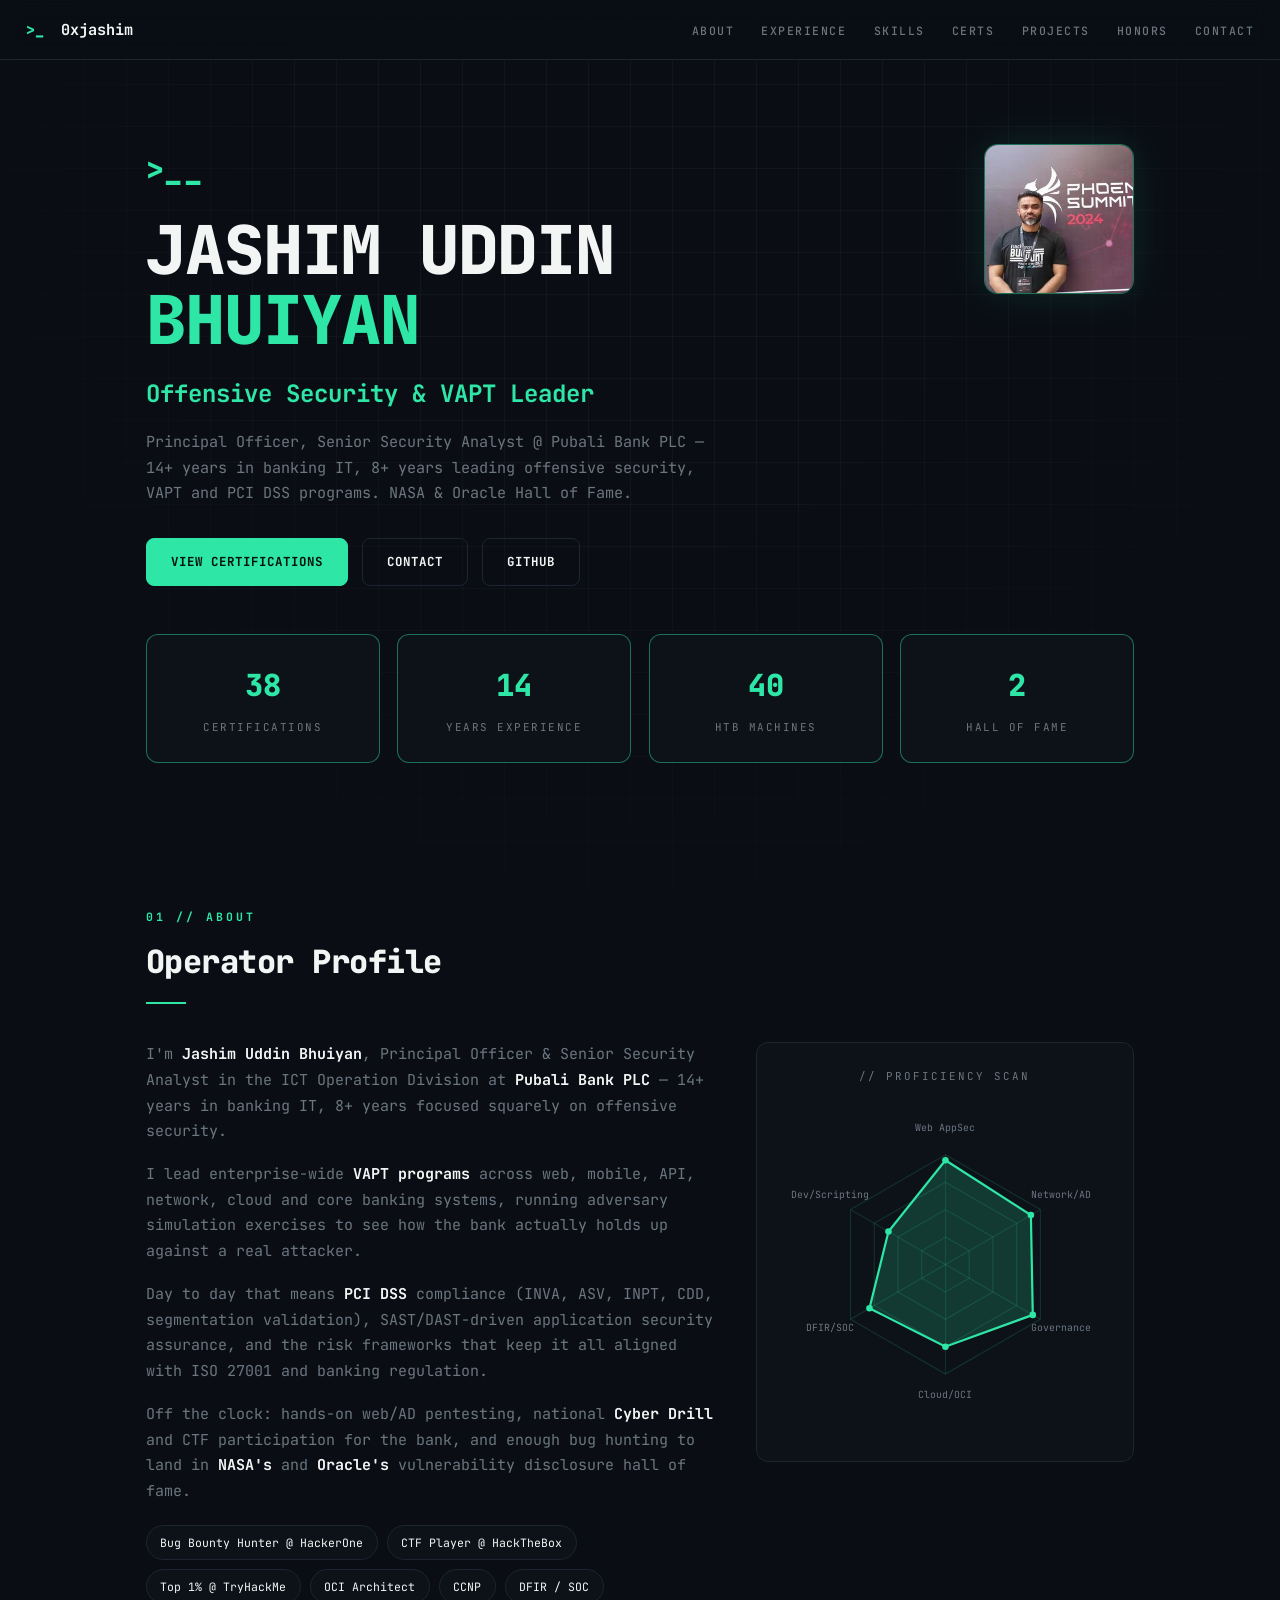
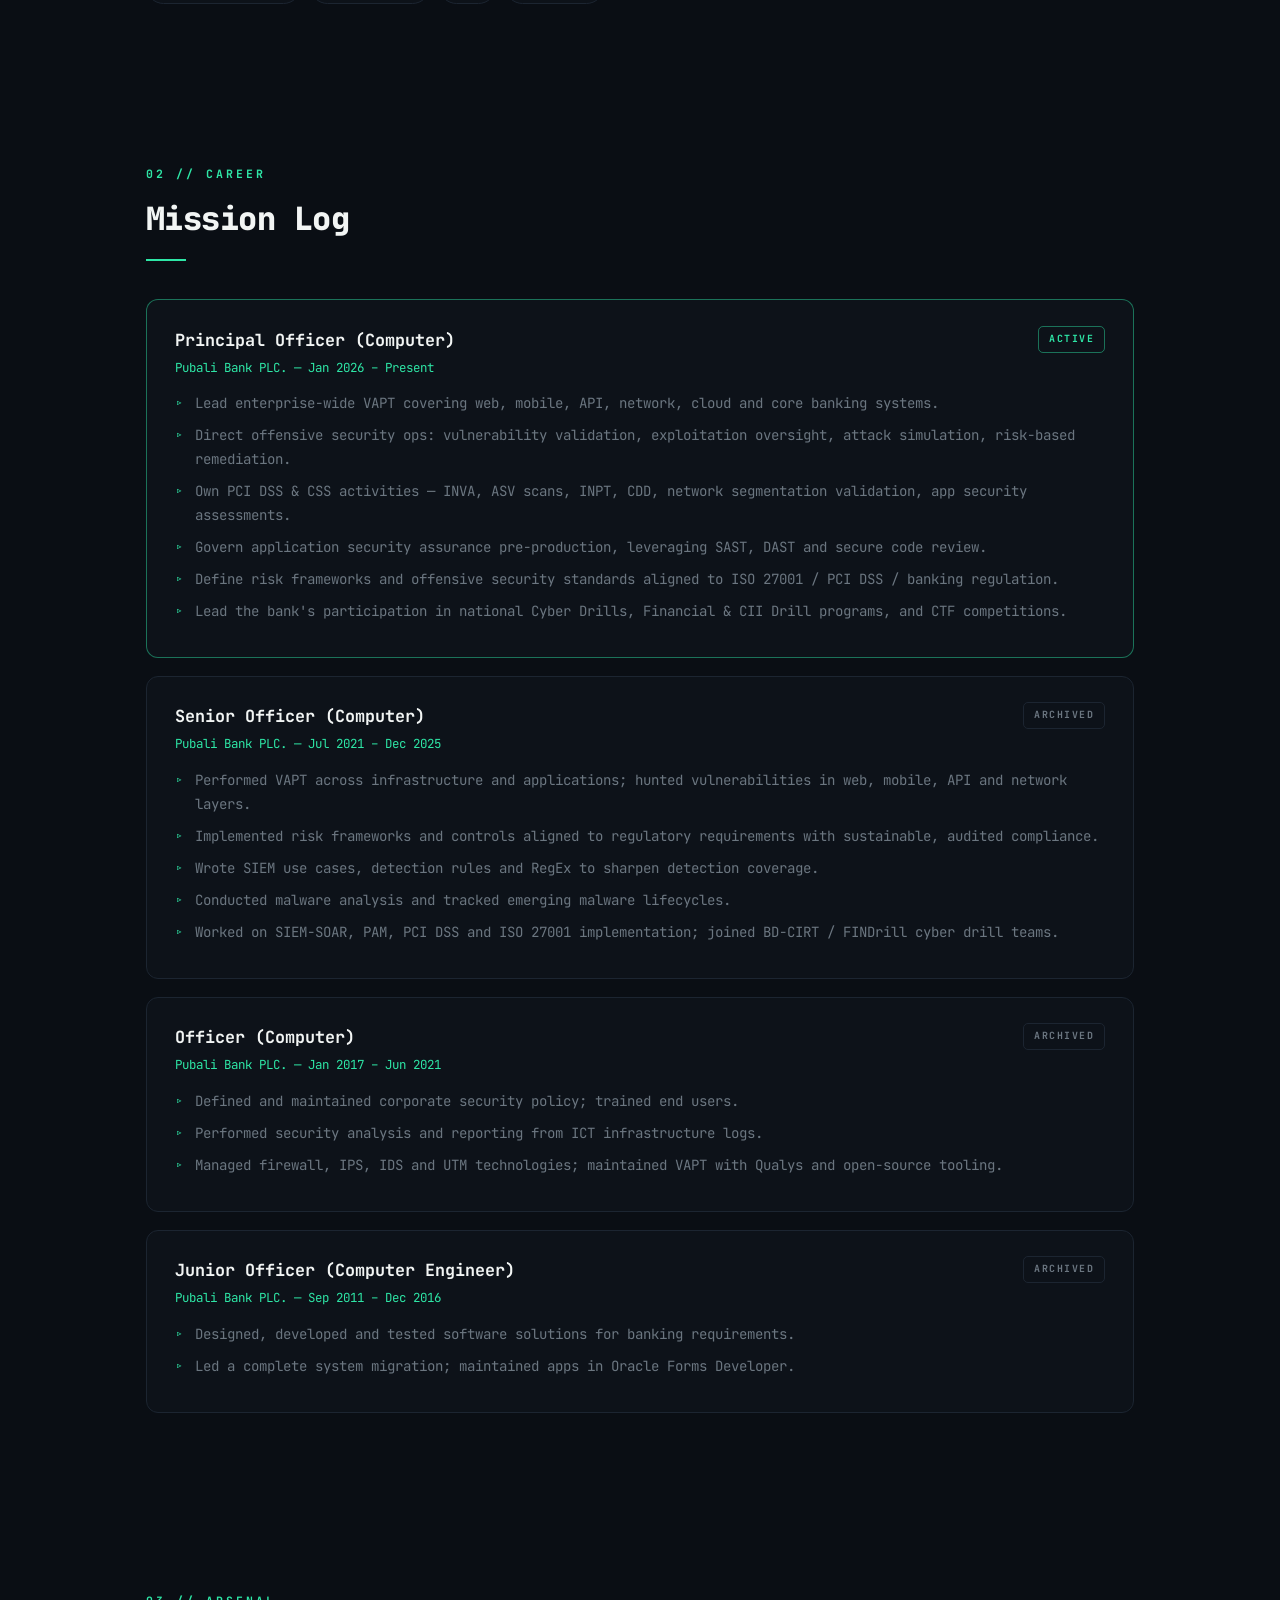
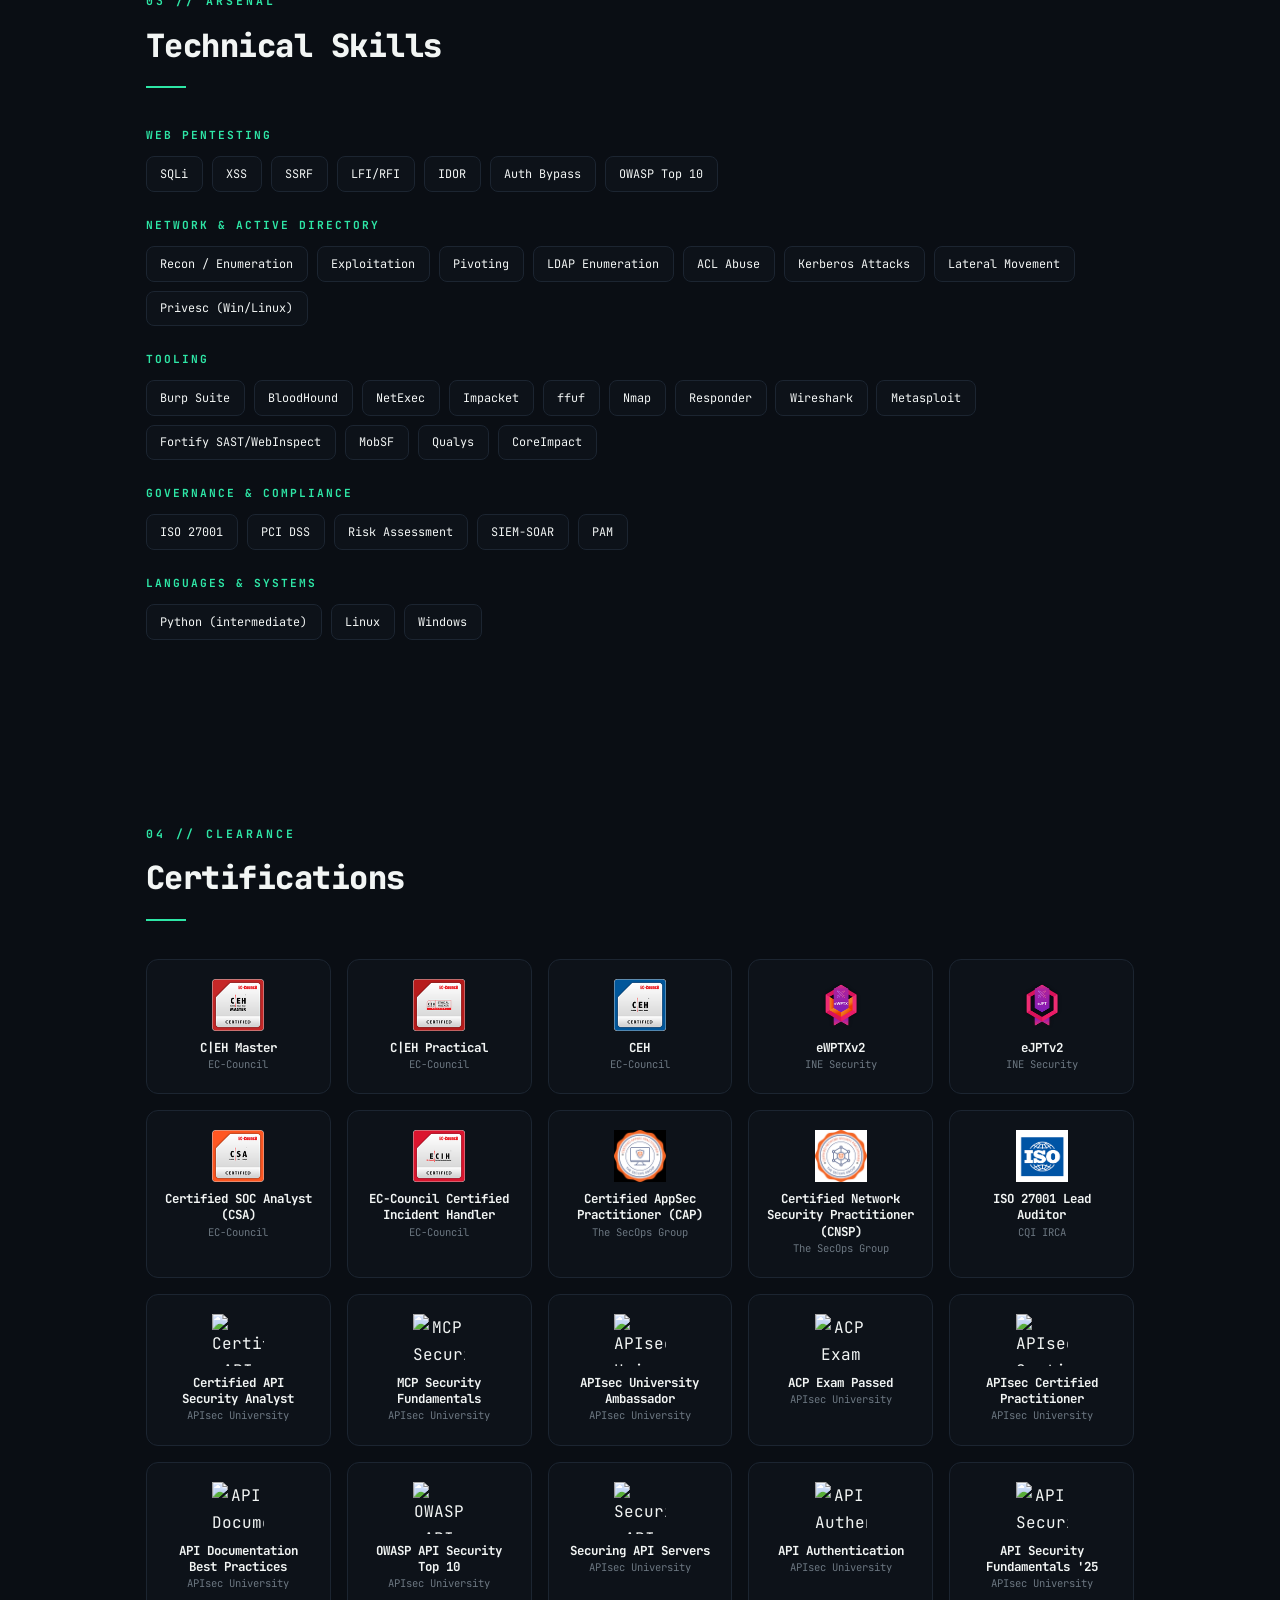
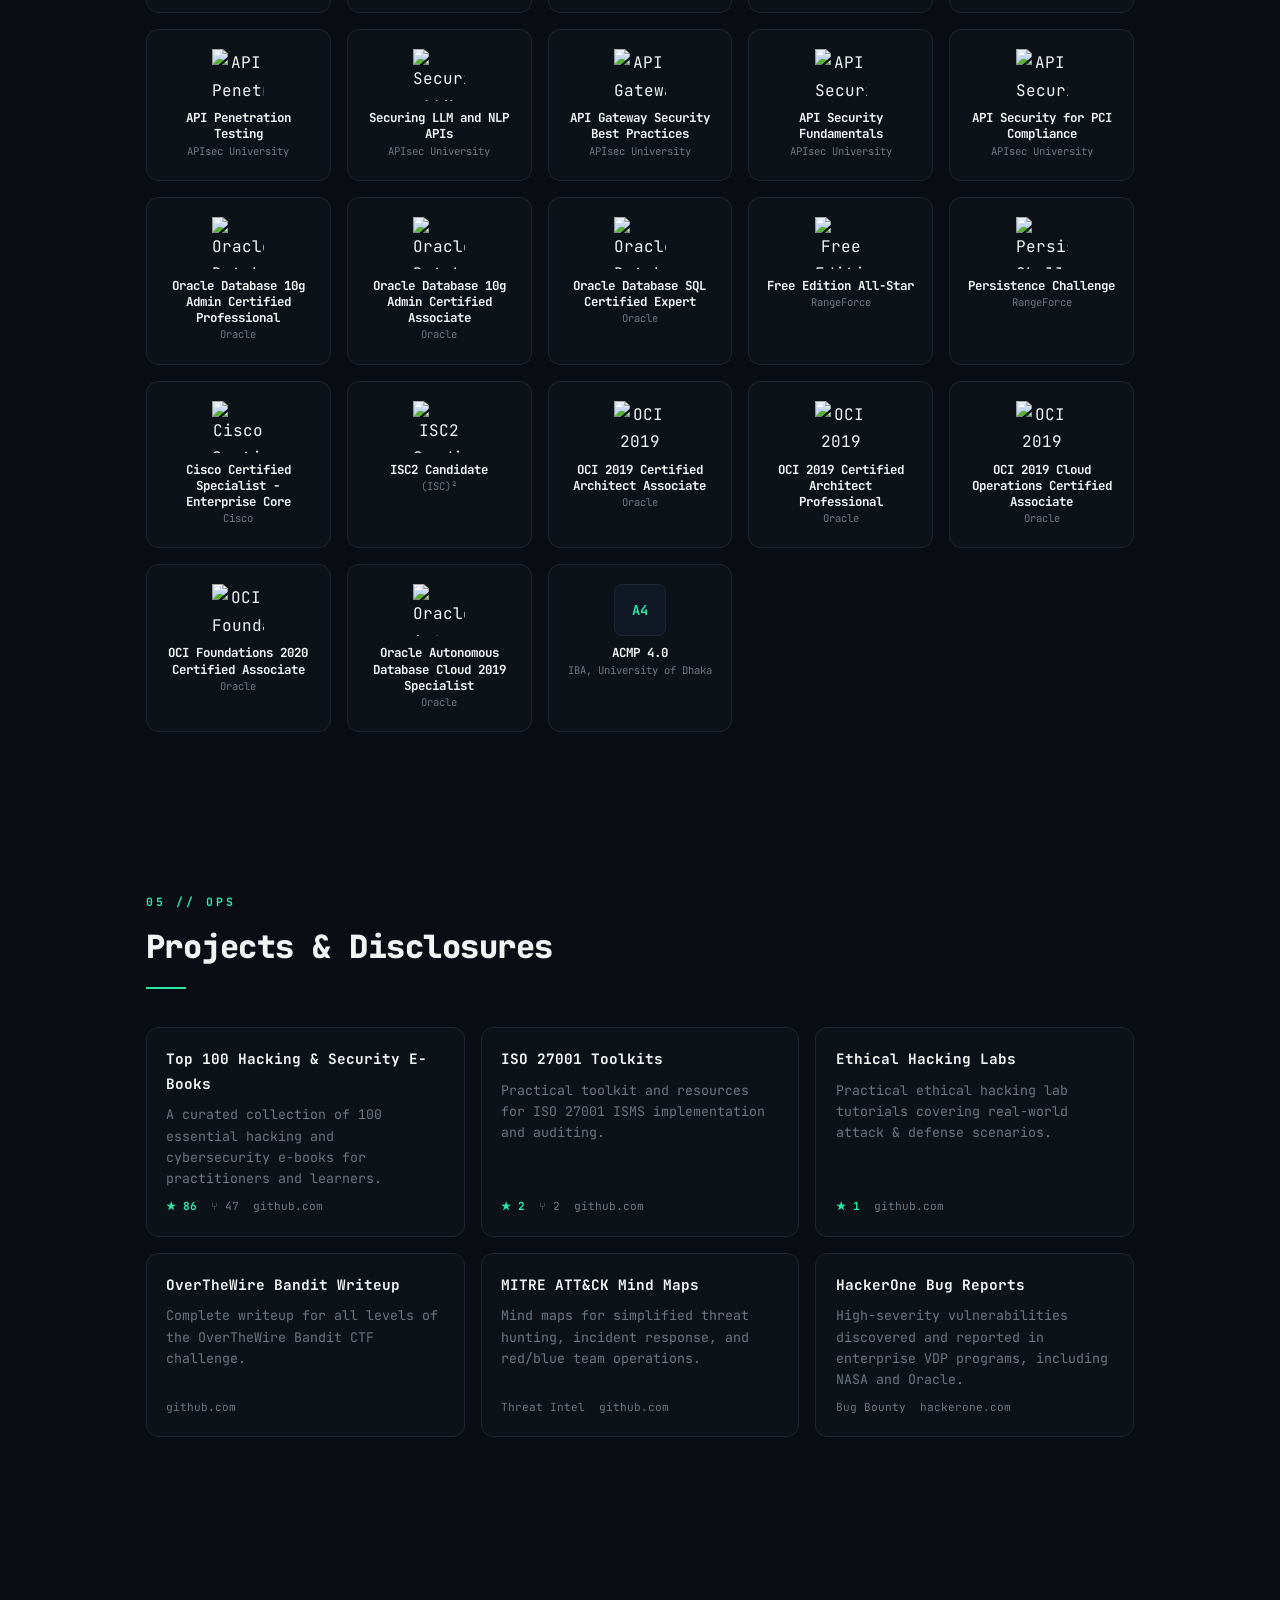
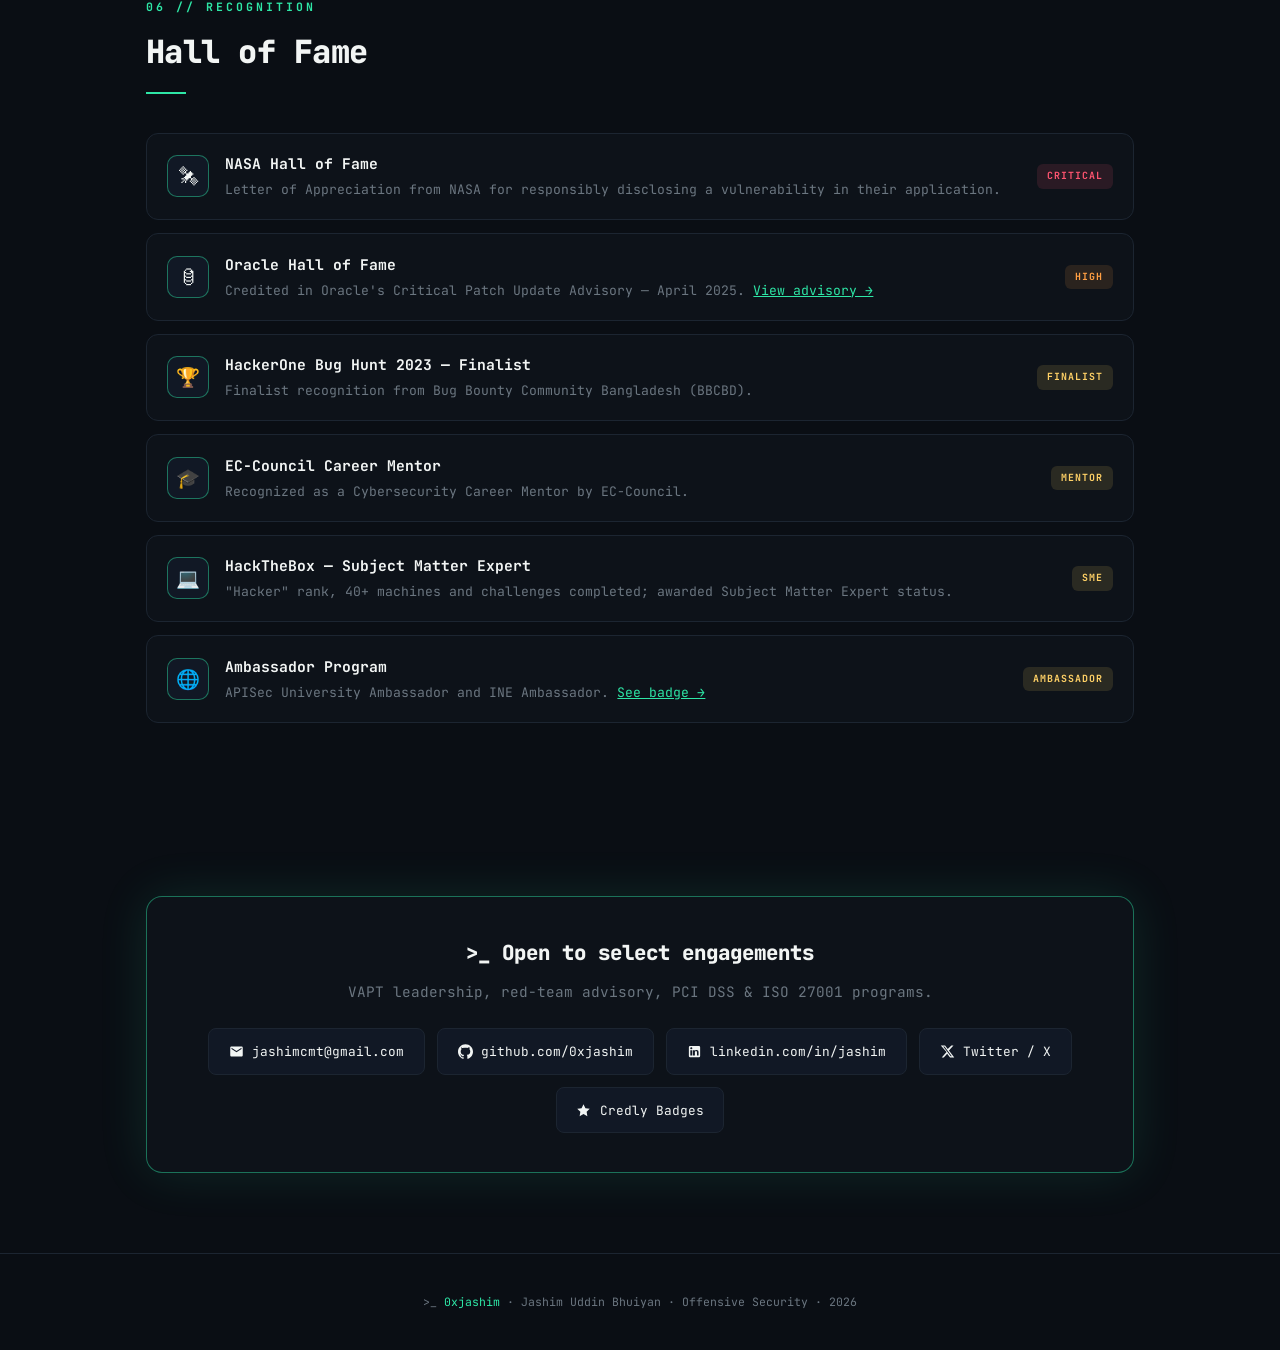
==== commit 51f70bd8: "Update index.html" ====
--- a/index.html
+++ b/index.html
@@ -414,7 +414,7 @@
   </div>
   <div class="hof-row">
     <div class="hof-icon">🌐</div>
-    <div class="hof-body"><div class="hof-title">Ambassador Program</div><div class="hof-desc">APISec University Ambassador and INE Ambassador.</div></div>
+    <div class="hof-body"><div class="hof-title">Ambassador Program</div><div class="hof-desc">APISec University Ambassador and INE Ambassador. <a href="https://www.credly.com/org/apisec-university/badge/apisec-university-ambassador" target="_blank">See badge →</a> </div></div>
     <div class="hof-tag tag-med">AMBASSADOR</div>
   </div>
 </section>
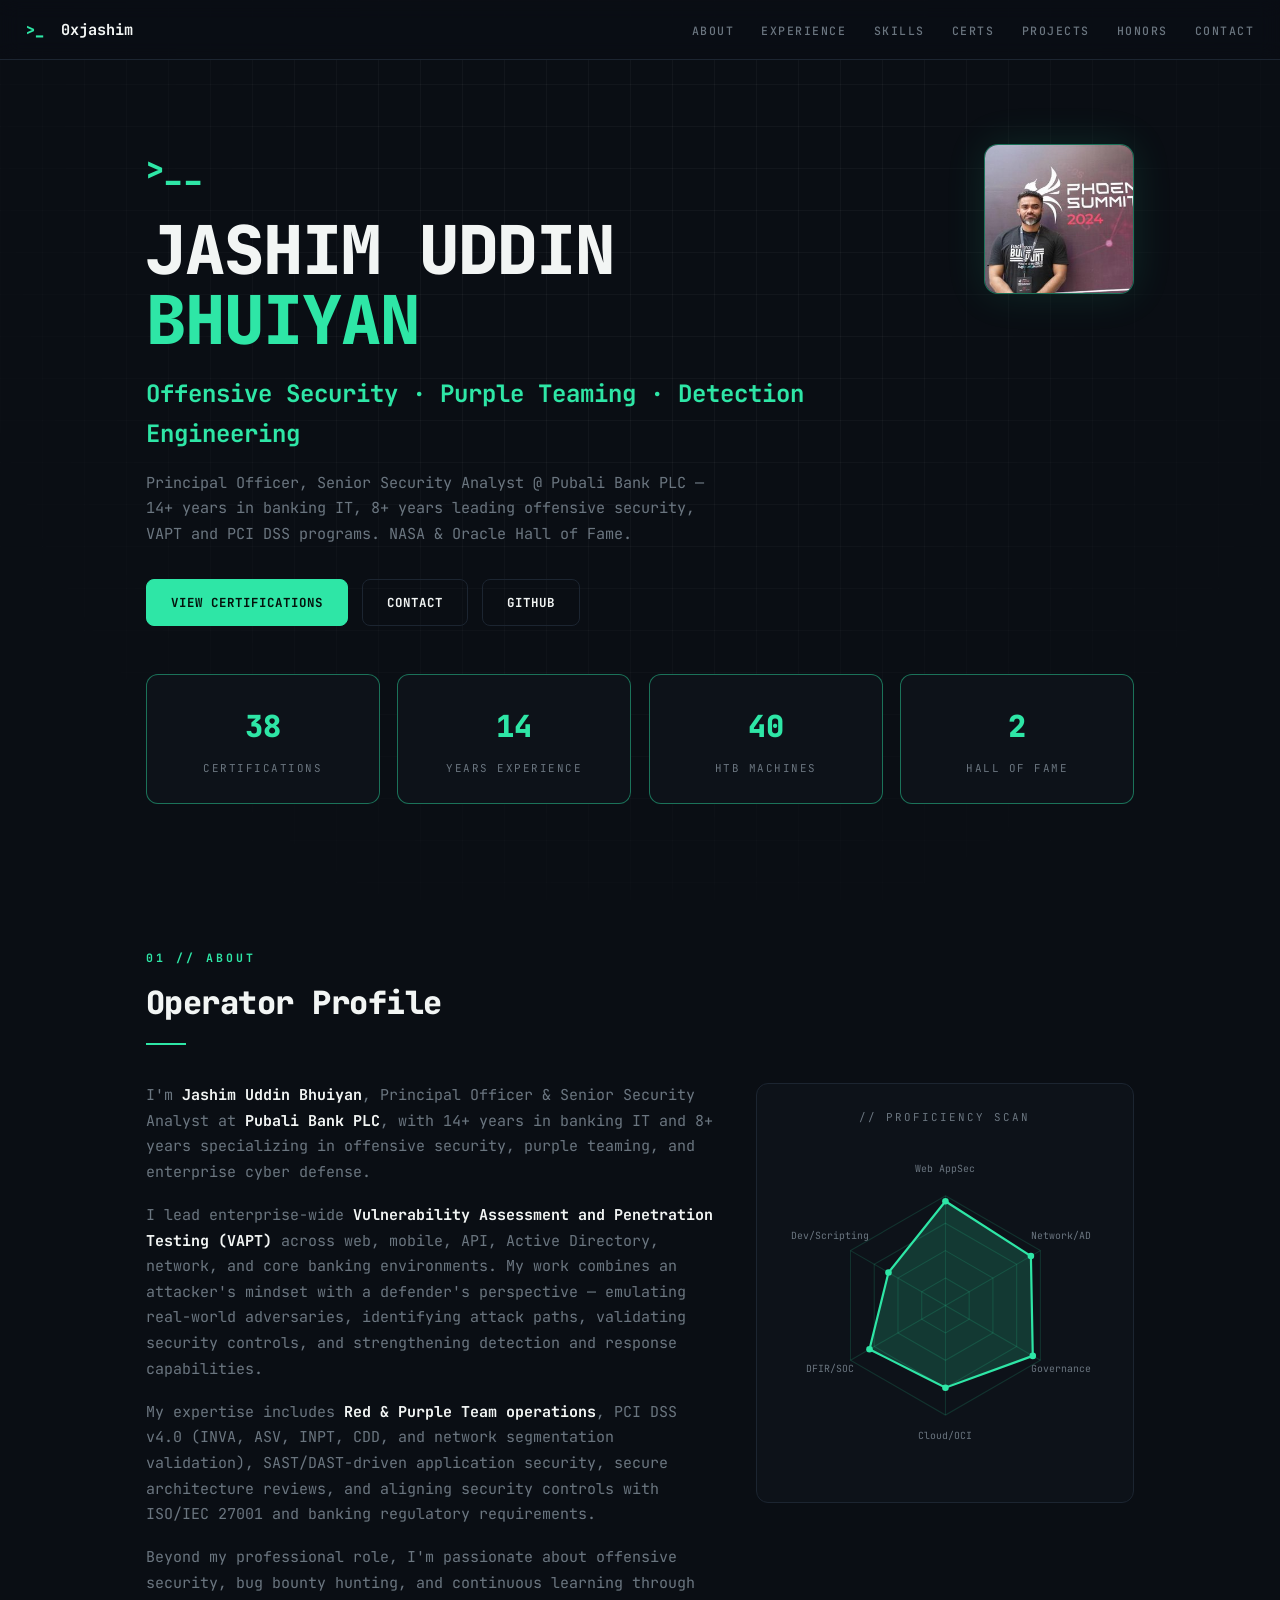
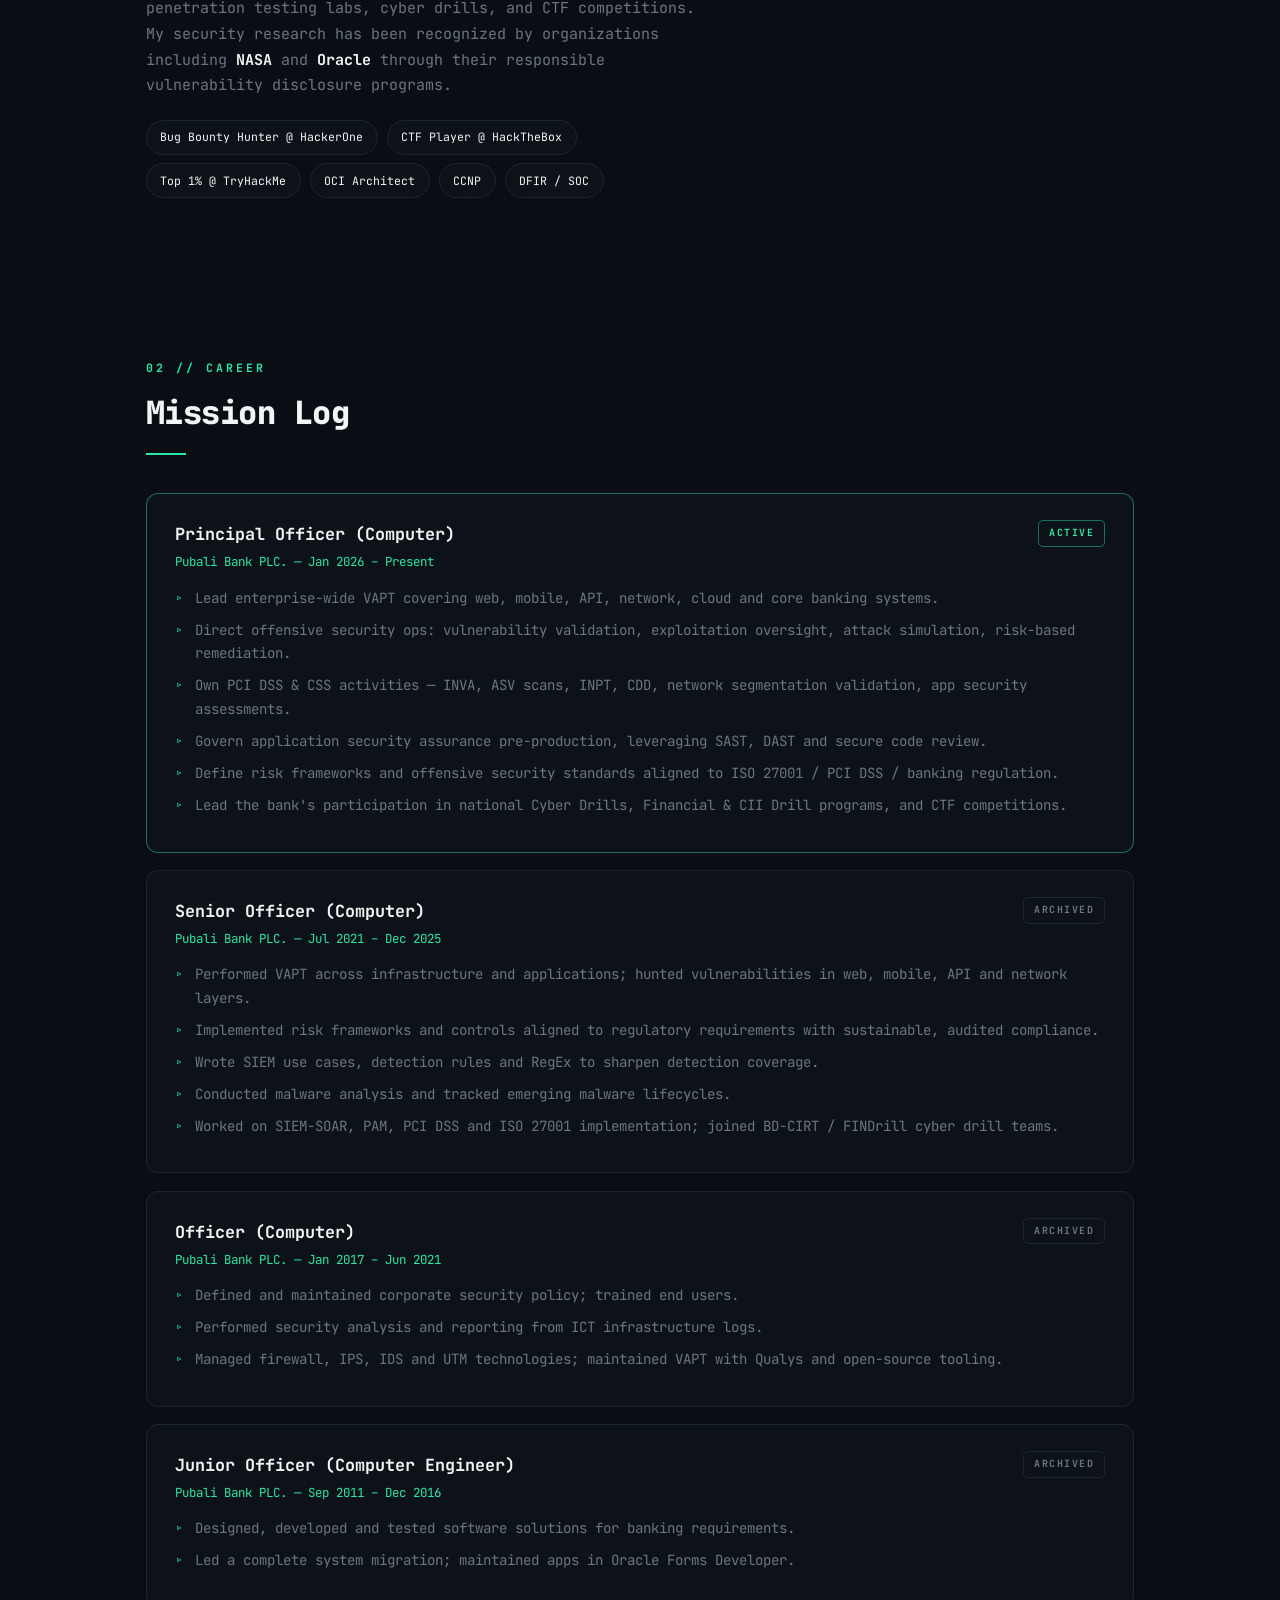
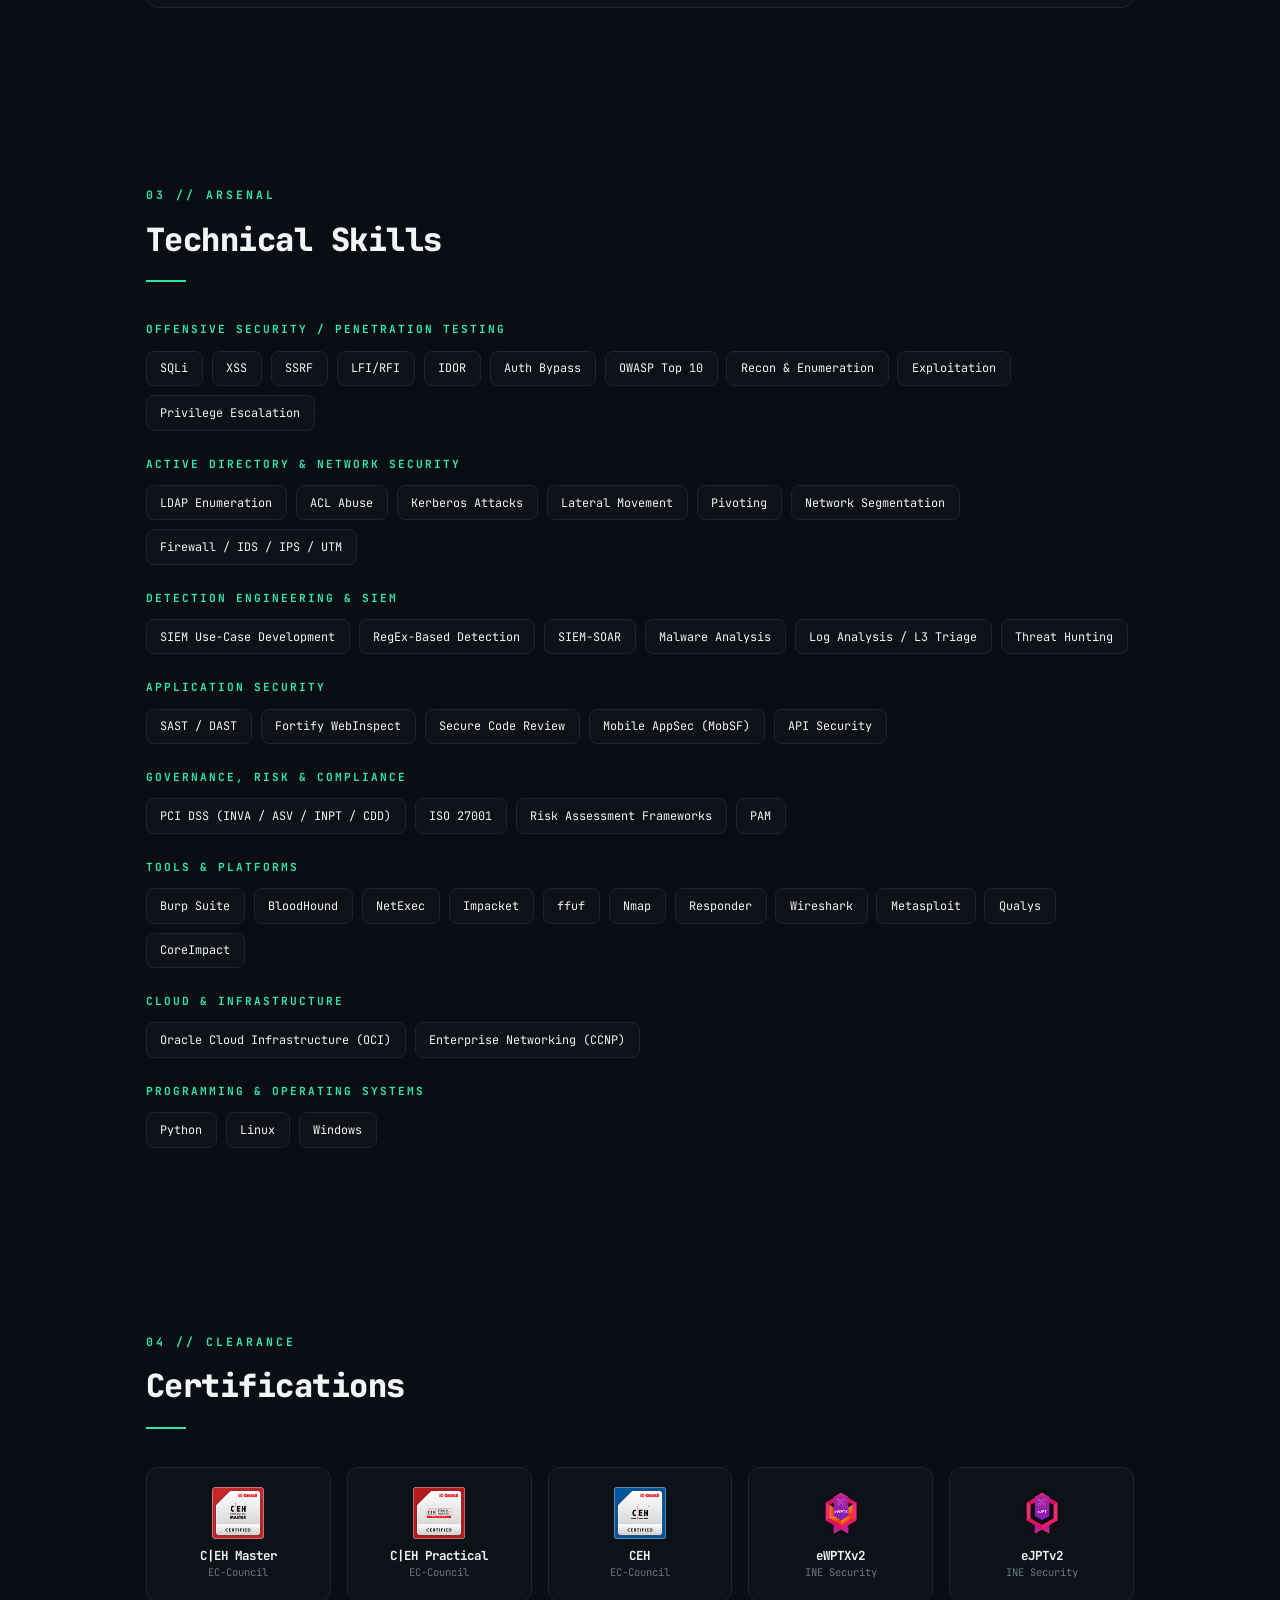
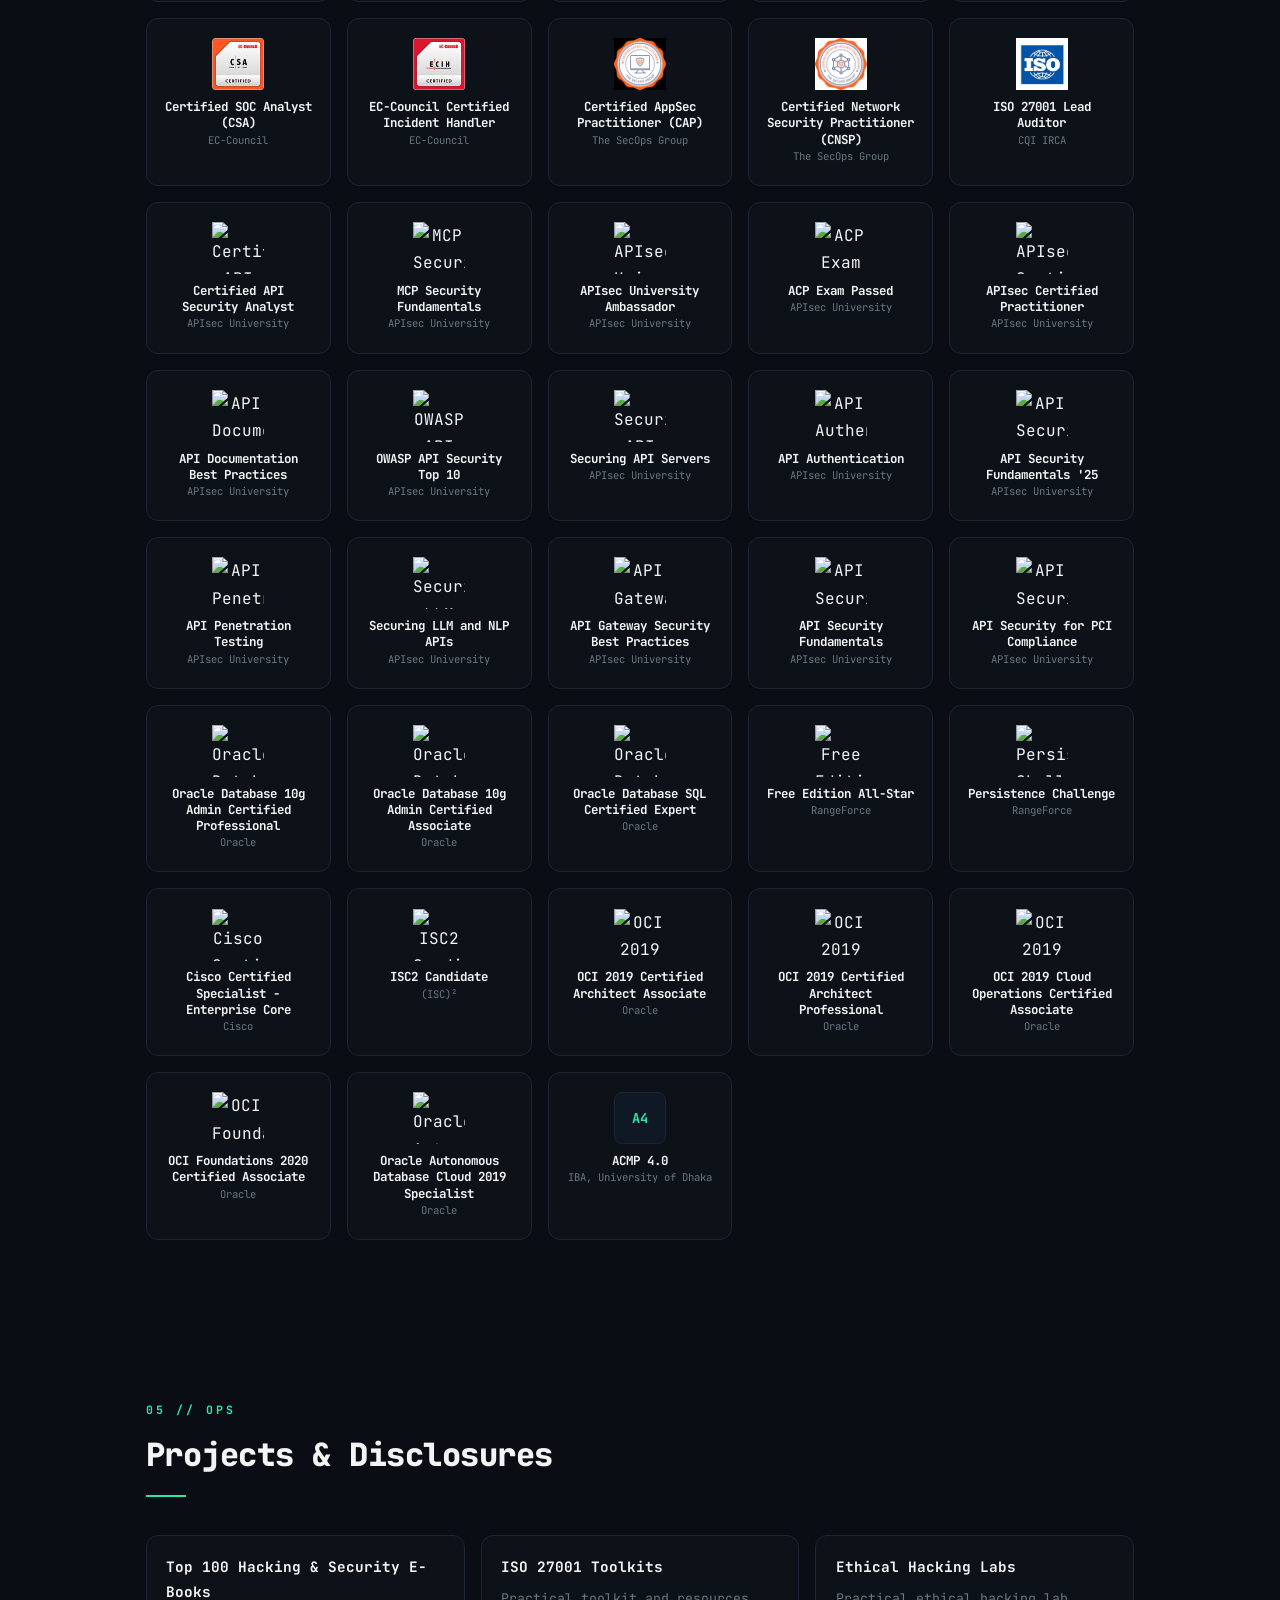
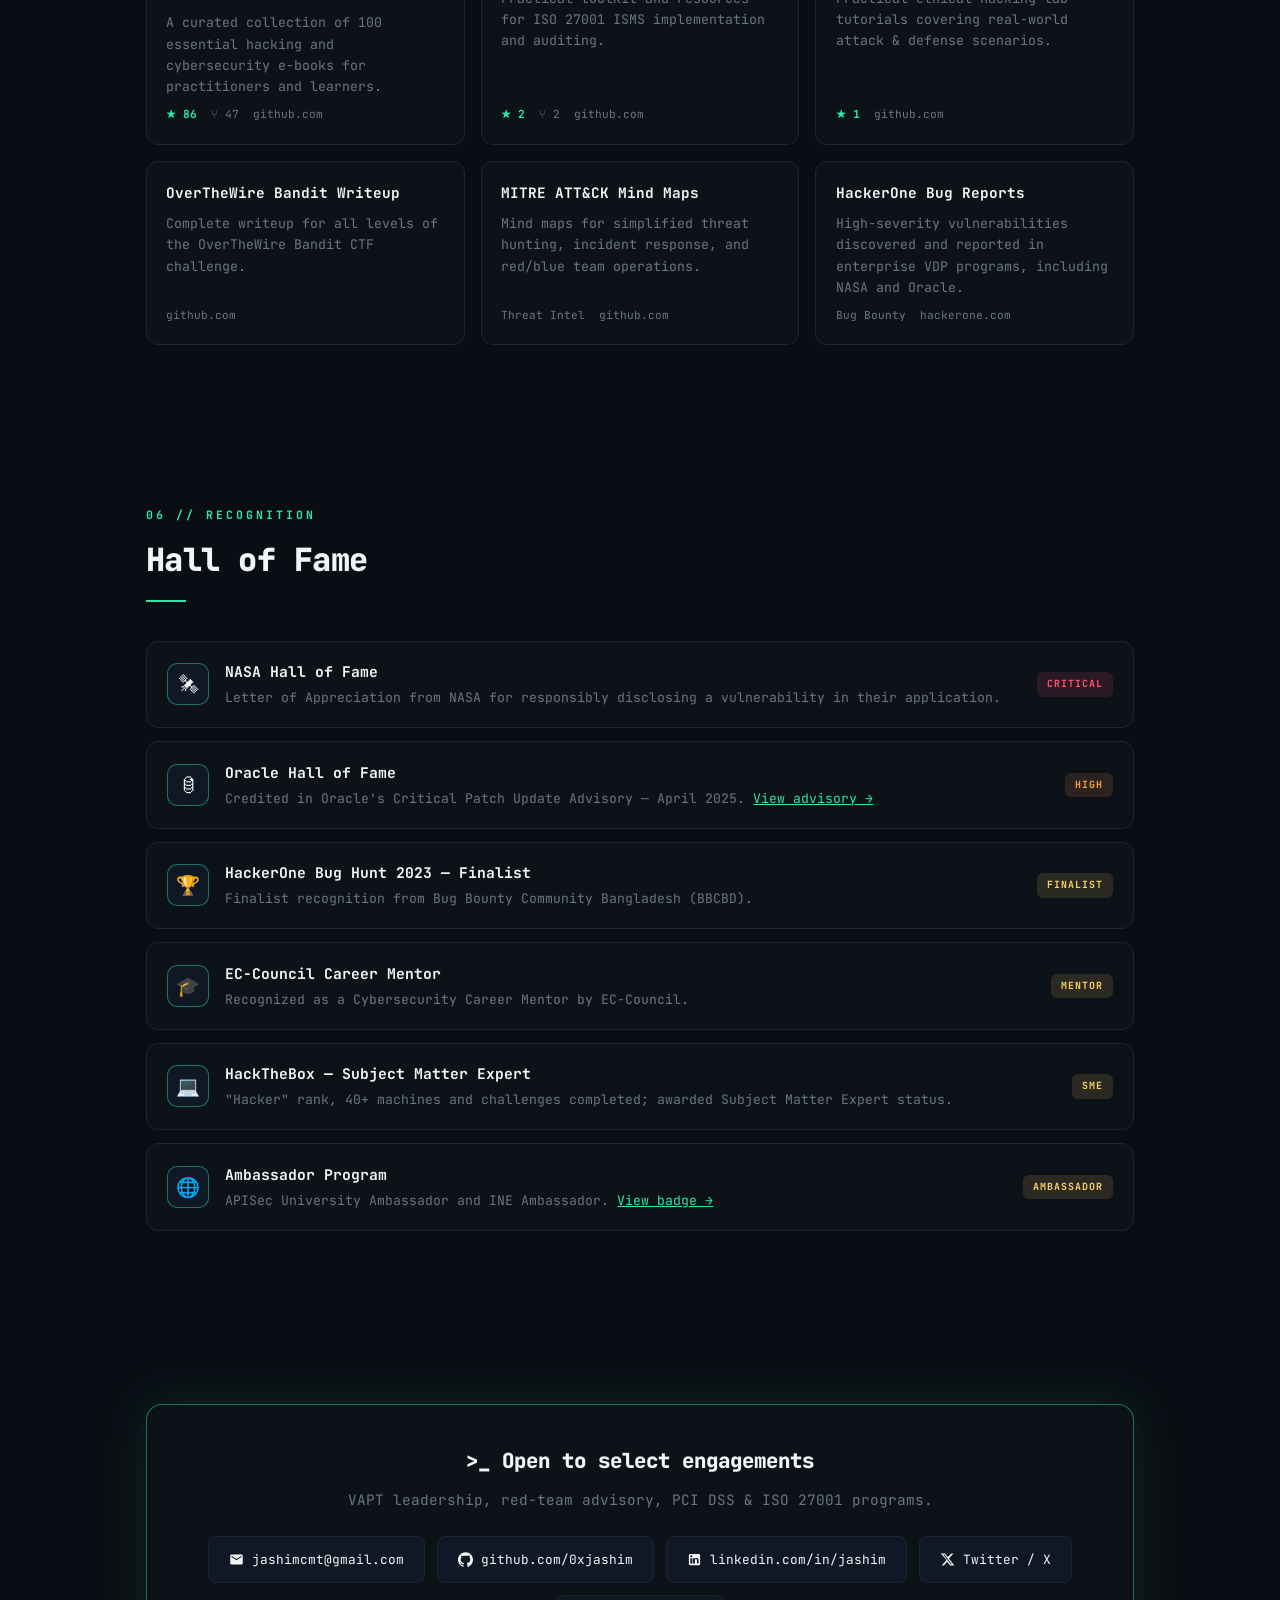
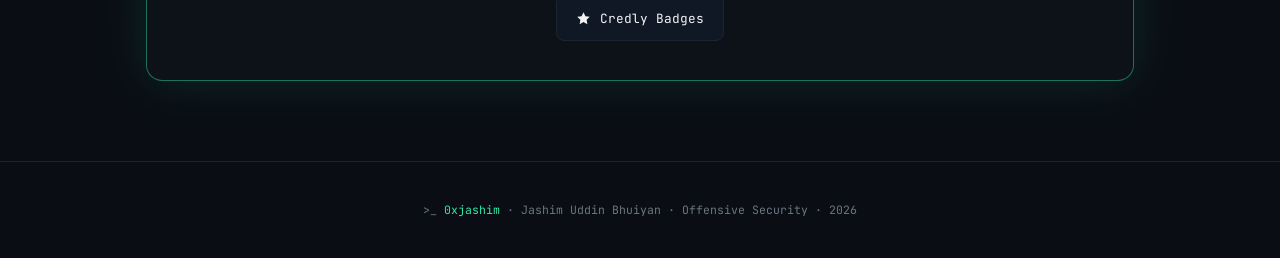
==== commit 078db7b2: "Rename flagship-portfolio(4).html to index.html" ====
--- a/index.html
+++ b/index.html
@@ -198,7 +198,7 @@
     <div class="hero-main">
       <div class="prompt-icon">&gt;_<span class="blink">_</span></div>
       <h1 class="headline">JASHIM UDDIN<br/><span class="accent">BHUIYAN</span></h1>
-      <div class="subhead">Offensive Security &amp; VAPT Leader</div>
+      <div class="subhead">Offensive Security · Purple Teaming · Detection Engineering</div>
       <p class="subtitle">Principal Officer, Senior Security Analyst @ Pubali Bank PLC — 14+ years in banking IT, 8+ years leading offensive security, VAPT and PCI DSS programs. NASA &amp; Oracle Hall of Fame.</p>
       <div class="hero-cta">
         <a href="#certs" class="btn primary">View Certifications</a>
@@ -221,10 +221,10 @@
   <div class="section-head"><p class="section-tag">01 // About</p><h2>Operator Profile</h2><div class="rule"></div></div>
   <div class="about-grid">
     <div class="about-text">
-      <p>I'm <strong>Jashim Uddin Bhuiyan</strong>, Principal Officer &amp; Senior Security Analyst in the ICT Operation Division at <strong>Pubali Bank PLC</strong> — 14+ years in banking IT, 8+ years focused squarely on offensive security.</p>
-      <p>I lead enterprise-wide <strong>VAPT programs</strong> across web, mobile, API, network, cloud and core banking systems, running adversary simulation exercises to see how the bank actually holds up against a real attacker.</p>
-      <p>Day to day that means <strong>PCI DSS</strong> compliance (INVA, ASV, INPT, CDD, segmentation validation), SAST/DAST-driven application security assurance, and the risk frameworks that keep it all aligned with ISO 27001 and banking regulation.</p>
-      <p>Off the clock: hands-on web/AD pentesting, national <strong>Cyber Drill</strong> and CTF participation for the bank, and enough bug hunting to land in <strong>NASA's</strong> and <strong>Oracle's</strong> vulnerability disclosure hall of fame.</p>
+      <p>I'm <strong>Jashim Uddin Bhuiyan</strong>, Principal Officer &amp; Senior Security Analyst at <strong>Pubali Bank PLC</strong>, with 14+ years in banking IT and 8+ years specializing in offensive security, purple teaming, and enterprise cyber defense.</p>
+      <p>I lead enterprise-wide <strong>Vulnerability Assessment and Penetration Testing (VAPT)</strong> across web, mobile, API, Active Directory, network, and core banking environments. My work combines an attacker's mindset with a defender's perspective — emulating real-world adversaries, identifying attack paths, validating security controls, and strengthening detection and response capabilities.</p>
+      <p>My expertise includes <strong>Red &amp; Purple Team operations</strong>, PCI DSS v4.0 (INVA, ASV, INPT, CDD, and network segmentation validation), SAST/DAST-driven application security, secure architecture reviews, and aligning security controls with ISO/IEC 27001 and banking regulatory requirements.</p>
+      <p>Beyond my professional role, I'm passionate about offensive security, bug bounty hunting, and continuous learning through penetration testing labs, cyber drills, and CTF competitions. My security research has been recognized by organizations including <strong>NASA</strong> and <strong>Oracle</strong> through their responsible vulnerability disclosure programs.</p>
       <div class="chip-row">
         <span class="chip">Bug Bounty Hunter @ HackerOne</span>
         <span class="chip">CTF Player @ HackTheBox</span>
@@ -301,44 +301,65 @@
   <div class="section-head"><p class="section-tag">03 // Arsenal</p><h2>Technical Skills</h2><div class="rule"></div></div>
 
   <div class="skill-cat">
-    <span class="skill-cat-label">Web Pentesting</span>
+    <span class="skill-cat-label">Offensive Security / Penetration Testing</span>
     <div class="skill-tags">
       <span class="skill-tag">SQLi</span><span class="skill-tag">XSS</span><span class="skill-tag">SSRF</span>
       <span class="skill-tag">LFI/RFI</span><span class="skill-tag">IDOR</span><span class="skill-tag">Auth Bypass</span>
-      <span class="skill-tag">OWASP Top 10</span>
-    </div>
-  </div>
-  <div class="skill-cat">
-    <span class="skill-cat-label">Network &amp; Active Directory</span>
-    <div class="skill-tags">
-      <span class="skill-tag">Recon / Enumeration</span><span class="skill-tag">Exploitation</span>
-      <span class="skill-tag">Pivoting</span><span class="skill-tag">LDAP Enumeration</span>
-      <span class="skill-tag">ACL Abuse</span><span class="skill-tag">Kerberos Attacks</span>
-      <span class="skill-tag">Lateral Movement</span><span class="skill-tag">Privesc (Win/Linux)</span>
-    </div>
-  </div>
-  <div class="skill-cat">
-    <span class="skill-cat-label">Tooling</span>
+      <span class="skill-tag">OWASP Top 10</span><span class="skill-tag">Recon &amp; Enumeration</span>
+      <span class="skill-tag">Exploitation</span><span class="skill-tag">Privilege Escalation</span>
+    </div>
+  </div>
+  <div class="skill-cat">
+    <span class="skill-cat-label">Active Directory &amp; Network Security</span>
+    <div class="skill-tags">
+      <span class="skill-tag">LDAP Enumeration</span><span class="skill-tag">ACL Abuse</span>
+      <span class="skill-tag">Kerberos Attacks</span><span class="skill-tag">Lateral Movement</span>
+      <span class="skill-tag">Pivoting</span><span class="skill-tag">Network Segmentation</span>
+      <span class="skill-tag">Firewall / IDS / IPS / UTM</span>
+    </div>
+  </div>
+  <div class="skill-cat">
+    <span class="skill-cat-label">Detection Engineering &amp; SIEM</span>
+    <div class="skill-tags">
+      <span class="skill-tag">SIEM Use-Case Development</span><span class="skill-tag">RegEx-Based Detection</span>
+      <span class="skill-tag">SIEM-SOAR</span><span class="skill-tag">Malware Analysis</span>
+      <span class="skill-tag">Log Analysis / L3 Triage</span><span class="skill-tag">Threat Hunting</span>
+    </div>
+  </div>
+  <div class="skill-cat">
+    <span class="skill-cat-label">Application Security</span>
+    <div class="skill-tags">
+      <span class="skill-tag">SAST / DAST</span><span class="skill-tag">Fortify WebInspect</span>
+      <span class="skill-tag">Secure Code Review</span><span class="skill-tag">Mobile AppSec (MobSF)</span>
+      <span class="skill-tag">API Security</span>
+    </div>
+  </div>
+  <div class="skill-cat">
+    <span class="skill-cat-label">Governance, Risk &amp; Compliance</span>
+    <div class="skill-tags">
+      <span class="skill-tag">PCI DSS (INVA / ASV / INPT / CDD)</span><span class="skill-tag">ISO 27001</span>
+      <span class="skill-tag">Risk Assessment Frameworks</span><span class="skill-tag">PAM</span>
+    </div>
+  </div>
+  <div class="skill-cat">
+    <span class="skill-cat-label">Tools &amp; Platforms</span>
     <div class="skill-tags">
       <span class="skill-tag">Burp Suite</span><span class="skill-tag">BloodHound</span><span class="skill-tag">NetExec</span>
       <span class="skill-tag">Impacket</span><span class="skill-tag">ffuf</span><span class="skill-tag">Nmap</span>
       <span class="skill-tag">Responder</span><span class="skill-tag">Wireshark</span><span class="skill-tag">Metasploit</span>
-      <span class="skill-tag">Fortify SAST/WebInspect</span><span class="skill-tag">MobSF</span>
       <span class="skill-tag">Qualys</span><span class="skill-tag">CoreImpact</span>
     </div>
   </div>
   <div class="skill-cat">
-    <span class="skill-cat-label">Governance &amp; Compliance</span>
-    <div class="skill-tags">
-      <span class="skill-tag">ISO 27001</span><span class="skill-tag">PCI DSS</span>
-      <span class="skill-tag">Risk Assessment</span><span class="skill-tag">SIEM-SOAR</span>
-      <span class="skill-tag">PAM</span>
-    </div>
-  </div>
-  <div class="skill-cat">
-    <span class="skill-cat-label">Languages &amp; Systems</span>
-    <div class="skill-tags">
-      <span class="skill-tag">Python (intermediate)</span><span class="skill-tag">Linux</span><span class="skill-tag">Windows</span>
+    <span class="skill-cat-label">Cloud &amp; Infrastructure</span>
+    <div class="skill-tags">
+      <span class="skill-tag">Oracle Cloud Infrastructure (OCI)</span><span class="skill-tag">Enterprise Networking (CCNP)</span>
+    </div>
+  </div>
+  <div class="skill-cat">
+    <span class="skill-cat-label">Programming &amp; Operating Systems</span>
+    <div class="skill-tags">
+      <span class="skill-tag">Python</span><span class="skill-tag">Linux</span><span class="skill-tag">Windows</span>
     </div>
   </div>
 </section>
@@ -414,7 +435,7 @@
   </div>
   <div class="hof-row">
     <div class="hof-icon">🌐</div>
-    <div class="hof-body"><div class="hof-title">Ambassador Program</div><div class="hof-desc">APISec University Ambassador and INE Ambassador. <a href="https://www.credly.com/org/apisec-university/badge/apisec-university-ambassador" target="_blank">See badge →</a> </div></div>
+    <div class="hof-body"><div class="hof-title">Ambassador Program</div><div class="hof-desc">APISec University Ambassador and INE Ambassador. <a href="https://www.credly.com/org/apisec-university/badge/apisec-university-ambassador" target="_blank">View badge →</a></div></div>
     <div class="hof-tag tag-med">AMBASSADOR</div>
   </div>
 </section>
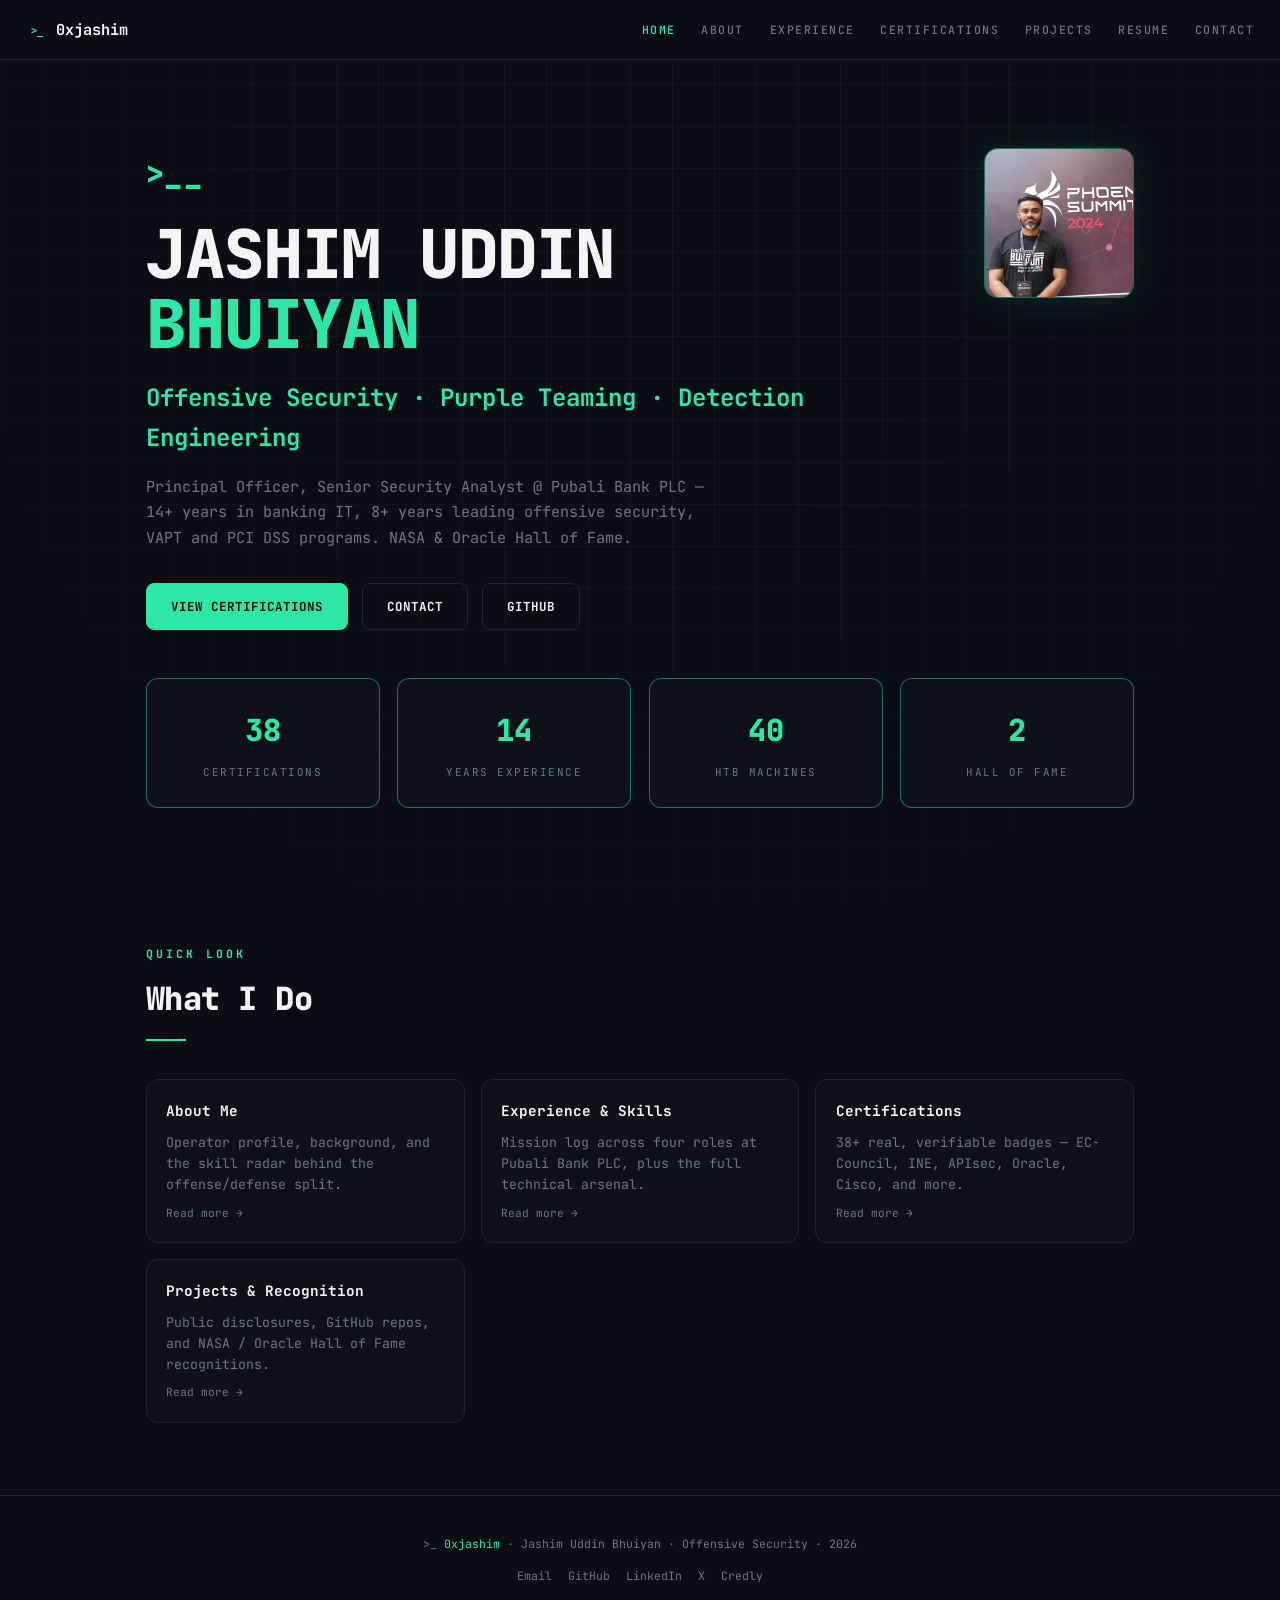
==== commit 30355f9c: "Add files via upload" ====
--- a/index.html
+++ b/index.html
@@ -3,213 +3,65 @@
 <head>
 <meta charset="UTF-8"/>
 <meta name="viewport" content="width=device-width, initial-scale=1.0"/>
-<title>Jashim Uddin Bhuiyan // Offensive Security</title>
-<meta name="description" content="Jashim Uddin Bhuiyan — Principal Officer, Senior Security Analyst at Pubali Bank PLC. Offensive security, VAPT, PCI DSS, Active Directory penetration testing. NASA & Oracle Hall of Fame."/>
-<meta property="og:title" content="Jashim Uddin Bhuiyan // Offensive Security"/>
-<meta property="og:description" content="Principal Officer, Senior Security Analyst — VAPT · PCI DSS · NASA & Oracle Hall of Fame"/>
+<title>Jashim Uddin Bhuiyan | Offensive Security & Purple Team Lead | VAPT · PCI DSS</title>
+<meta name="description" content="Jashim Uddin Bhuiyan — Principal Officer, Senior Security Analyst at Pubali Bank PLC. Offensive security, VAPT, purple teaming, SIEM detection engineering, PCI DSS & ISO 27001 leadership. Recognized by NASA and Oracle."/>
+<meta name="author" content="Jashim Uddin Bhuiyan"/>
+<meta name="robots" content="index, follow"/>
+<link rel="canonical" href="https://0xjashim.github.io/portfolio/index.html"/>
+<meta property="og:type" content="website"/>
+<meta property="og:url" content="https://0xjashim.github.io/portfolio/index.html"/>
+<meta property="og:site_name" content="Jashim Uddin Bhuiyan — Offensive Security"/>
+<meta property="og:locale" content="en_US"/>
+<meta property="og:title" content="Jashim Uddin Bhuiyan | Offensive Security & Purple Team Lead | VAPT · PCI DSS"/>
+<meta property="og:description" content="Jashim Uddin Bhuiyan — Principal Officer, Senior Security Analyst at Pubali Bank PLC. Offensive security, VAPT, purple teaming, SIEM detection engineering, PCI DSS & ISO 27001 leadership. Recognized by NASA and Oracle."/>
+<meta property="og:image" content="https://0xjashim.github.io/portfolio/og-image.png"/>
+<meta name="twitter:card" content="summary_large_image"/>
+<meta name="twitter:site" content="@0xj4shim"/>
+<meta name="twitter:title" content="Jashim Uddin Bhuiyan | Offensive Security & Purple Team Lead | VAPT · PCI DSS"/>
+<meta name="twitter:description" content="Jashim Uddin Bhuiyan — Principal Officer, Senior Security Analyst at Pubali Bank PLC. Offensive security, VAPT, purple teaming, SIEM detection engineering, PCI DSS & ISO 27001 leadership. Recognized by NASA and Oracle."/>
+<meta name="twitter:image" content="https://0xjashim.github.io/portfolio/og-image.png"/>
 <meta name="theme-color" content="#0a0e14"/>
-<link rel="icon" href="data:image/svg+xml,%3Csvg xmlns='http://www.w3.org/2000/svg' viewBox='0 0 100 100'%3E%3Crect width='100' height='100' rx='18' fill='%230a0e14'/%3E%3Ctext x='50' y='68' font-family='monospace' font-size='52' font-weight='800' fill='%232ee6a6' text-anchor='middle'%3E%3E_%3C/text%3E%3C/svg%3E"/>
+<link rel="icon" href="assets/img/logo.svg"/>
 <link rel="preconnect" href="https://fonts.googleapis.com">
 <link href="https://fonts.googleapis.com/css2?family=JetBrains+Mono:wght@400;500;600;700;800&display=swap" rel="stylesheet">
-<style>
-:root{
-  --bg:#0a0e14;
-  --surface:#0d1219;
-  --surface2:#111825;
-  --border:#1c2531;
-  --accent:#2ee6a6;
-  --accent-soft:rgba(46,230,166,0.45);
-  --accent-glow:rgba(46,230,166,0.12);
-  --crit:#ff5470;
-  --high:#ff9f43;
-  --med:#ffd166;
-  --text:#f2f5f4;
-  --muted:#6b7680;
-  --mono:'JetBrains Mono',monospace;
-}
-*,*::before,*::after{box-sizing:border-box;margin:0;padding:0}
-html{scroll-behavior:smooth}
-@media (prefers-reduced-motion: reduce){
-  html{scroll-behavior:auto}
-  *,*::before,*::after{animation-duration:0.01ms !important;animation-iteration-count:1 !important;transition-duration:0.01ms !important;}
-}
-body{background:var(--bg);color:var(--text);font-family:var(--mono);font-size:1rem;line-height:1.7;overflow-x:hidden}
-::selection{background:var(--accent);color:#04120c}
-a{color:inherit}
-
-.grid-bg{
-  position:fixed;inset:0;z-index:0;pointer-events:none;
-  background-image:linear-gradient(rgba(255,255,255,0.035) 1px, transparent 1px),
-                    linear-gradient(90deg, rgba(255,255,255,0.035) 1px, transparent 1px);
-  background-size:42px 42px;
-  mask-image:radial-gradient(ellipse at 50% 15%, black 30%, transparent 85%);
-}
-
-nav{
-  position:fixed;top:0;width:100%;z-index:100;
-  background:rgba(10,14,20,0.85);backdrop-filter:blur(10px);
-  border-bottom:1px solid var(--border);
-  padding:0 1.6rem;height:60px;display:flex;align-items:center;justify-content:space-between;
-}
-.nav-logo{display:flex;align-items:center;gap:.5rem;text-decoration:none;font-weight:700;font-size:.95rem}
-.nav-logo .prompt{color:var(--accent);font-weight:800}
-.nav-links{display:flex;gap:1.7rem;list-style:none}
-.nav-links a{color:var(--muted);text-decoration:none;font-size:.72rem;font-weight:500;letter-spacing:1.5px;text-transform:uppercase;transition:color .2s}
-.nav-links a:hover{color:var(--accent)}
-@media(max-width:840px){.nav-links{display:none}}
-
-section{padding:5rem 1.6rem;max-width:1040px;margin:0 auto;position:relative;z-index:2}
-
-#hero{padding-top:9rem;padding-bottom:4rem}
-.hero-grid{display:flex;gap:3rem;align-items:flex-start;justify-content:space-between;flex-wrap:wrap}
-.hero-main{flex:1;min-width:300px}
-.prompt-icon{font-size:1.9rem;font-weight:800;color:var(--accent);margin-bottom:1.2rem;display:flex;align-items:baseline;gap:2px}
-.prompt-icon .blink{animation:blink 1.1s step-end infinite}
-@keyframes blink{50%{opacity:0}}
-h1.headline{
-  font-size:clamp(2.4rem,7vw,4.2rem);font-weight:800;line-height:1.05;letter-spacing:-1px;
-  text-transform:uppercase;color:var(--text);
-}
-.headline .accent{color:var(--accent)}
-.subhead{font-size:clamp(1.1rem,2.5vw,1.5rem);font-weight:700;color:var(--accent);margin-top:1.1rem}
-.subtitle{color:var(--muted);font-size:.95rem;margin-top:.9rem;max-width:560px}
-
-.avatar-box{
-  width:150px;height:150px;flex-shrink:0;border:1.5px solid var(--accent-soft);border-radius:14px;
-  overflow:hidden;background:var(--surface);box-shadow:0 0 40px var(--accent-glow);
-}
-.avatar-box img{width:100%;height:100%;object-fit:cover}
-
-.hero-cta{margin-top:2rem;display:flex;gap:.9rem;flex-wrap:wrap}
-.btn{
-  padding:.75rem 1.5rem;font-family:var(--mono);font-size:.78rem;font-weight:700;letter-spacing:1px;
-  text-decoration:none;border-radius:8px;border:1.5px solid var(--border);transition:all .2s;text-transform:uppercase;
-}
-.btn.primary{background:var(--accent);color:#04120c;border-color:var(--accent)}
-.btn.primary:hover{box-shadow:0 0 26px var(--accent-glow);transform:translateY(-2px)}
-.btn:not(.primary):hover{border-color:var(--accent);color:var(--accent);transform:translateY(-2px)}
-
-.stat-row{margin-top:3rem;display:grid;grid-template-columns:repeat(4,1fr);gap:1.1rem}
-@media(max-width:760px){.stat-row{grid-template-columns:repeat(2,1fr)}}
-.stat-card{
-  background:var(--surface);border:1.5px solid var(--accent-soft);border-radius:12px;
-  padding:1.6rem 1rem;text-align:center;transition:all .25s;
-}
-.stat-card:hover{box-shadow:0 0 30px var(--accent-glow);transform:translateY(-3px)}
-.stat-num{font-size:1.9rem;font-weight:800;color:var(--accent)}
-.stat-lbl{font-size:.68rem;color:var(--muted);text-transform:uppercase;letter-spacing:1.5px;margin-top:.4rem}
-
-.section-head{margin-bottom:2.4rem}
-.section-tag{font-size:.72rem;color:var(--accent);text-transform:uppercase;letter-spacing:3px;font-weight:700;margin-bottom:.5rem}
-h2{font-size:clamp(1.5rem,4vw,2rem);font-weight:800;letter-spacing:-.5px}
-.rule{width:40px;height:2px;background:var(--accent);margin-top:.8rem}
-
-.about-grid{display:grid;grid-template-columns:1.2fr .8fr;gap:2.6rem;align-items:start}
-@media(max-width:820px){.about-grid{grid-template-columns:1fr}}
-.about-text p{color:var(--muted);margin-bottom:1.1rem;font-size:.94rem}
-.about-text strong{color:var(--text)}
-.chip-row{display:flex;flex-wrap:wrap;gap:.55rem;margin-top:1.3rem}
-.chip{padding:.42rem .85rem;background:var(--surface);border:1px solid var(--border);border-radius:20px;font-size:.72rem;color:var(--text)}
-
-.radar-box{background:var(--surface);border:1.5px solid var(--border);border-radius:12px;padding:1.5rem}
-.radar-box-title{font-size:.68rem;color:var(--muted);letter-spacing:2px;text-transform:uppercase;margin-bottom:.9rem;text-align:center}
-
-.mission{background:var(--surface);border:1.5px solid var(--border);border-radius:12px;padding:1.6rem 1.8rem;margin-bottom:1.1rem;transition:all .2s}
-.mission.active{border-color:var(--accent-soft)}
-.mission:hover{transform:translateY(-2px)}
-.mission-top{display:flex;justify-content:space-between;align-items:flex-start;flex-wrap:wrap;gap:.5rem;margin-bottom:.9rem}
-.mission-role{font-size:1.05rem;color:var(--text);font-weight:700}
-.mission-org{font-size:.78rem;color:var(--accent);margin-top:.15rem}
-.mission-status{font-size:.62rem;font-weight:700;letter-spacing:1.5px;padding:.25rem .6rem;border-radius:5px;border:1px solid var(--accent-soft);color:var(--accent);white-space:nowrap}
-.mission-status.archived{border-color:var(--border);color:var(--muted)}
-.mission ul{list-style:none;color:var(--muted);font-size:.88rem}
-.mission ul li{position:relative;padding-left:1.2rem;margin-bottom:.5rem}
-.mission ul li::before{content:'▹';position:absolute;left:0;color:var(--accent)}
-
-.skill-cat{margin-bottom:1.5rem}
-.skill-cat-label{font-size:.7rem;color:var(--accent);letter-spacing:2px;text-transform:uppercase;font-weight:700;margin-bottom:.7rem;display:block}
-.skill-tags{display:flex;flex-wrap:wrap;gap:.55rem}
-.skill-tag{padding:.42rem .85rem;background:var(--surface);border:1px solid var(--border);border-radius:8px;font-size:.74rem;color:var(--text);transition:all .2s}
-.skill-tag:hover{border-color:var(--accent);color:var(--accent)}
-
-.certs-grid{display:grid;grid-template-columns:repeat(auto-fill,minmax(180px,1fr));gap:1rem}
-.cert-card{
-  background:var(--surface);border:1.5px solid var(--border);border-radius:12px;
-  padding:1.2rem 1rem;text-align:center;text-decoration:none;color:var(--text);transition:all .22s;
-  display:flex;flex-direction:column;align-items:center;gap:.55rem;
-}
-.cert-card:hover{border-color:var(--accent-soft);box-shadow:0 0 24px var(--accent-glow);transform:translateY(-3px)}
-.cert-badge-img{width:52px;height:52px;object-fit:contain}
-.cert-icon-fallback{width:52px;height:52px;border-radius:8px;background:var(--surface2);border:1px solid var(--border);display:flex;align-items:center;justify-content:center;font-weight:700;color:var(--accent);font-size:.85rem}
-.cert-name{font-size:.78rem;font-weight:700;line-height:1.3}
-.cert-issuer{font-size:.66rem;color:var(--muted)}
-
-.ops-grid{display:grid;grid-template-columns:repeat(auto-fill,minmax(260px,1fr));gap:1rem}
-.ops-card{background:var(--surface);border:1.5px solid var(--border);border-radius:12px;padding:1.2rem;text-decoration:none;color:var(--text);transition:all .2s;display:flex;flex-direction:column;gap:.5rem}
-.ops-card:hover{border-color:var(--accent-soft);transform:translateY(-3px);box-shadow:0 0 24px var(--accent-glow)}
-.ops-title{font-weight:700;font-size:.9rem}
-.ops-card:hover .ops-title{color:var(--accent)}
-.ops-desc{font-size:.83rem;color:var(--muted);line-height:1.6}
-.ops-meta{font-size:.7rem;color:var(--muted);margin-top:auto}
-.ops-meta b{color:var(--accent)}
-
-.hof-row{display:flex;align-items:center;gap:1rem;background:var(--surface);border:1.5px solid var(--border);border-radius:12px;padding:1.1rem 1.3rem;margin-bottom:.8rem;transition:all .2s}
-.hof-row:hover{border-color:var(--accent-soft);transform:translateX(4px)}
-.hof-icon{width:42px;height:42px;border-radius:10px;flex-shrink:0;display:flex;align-items:center;justify-content:center;font-size:1.2rem;background:var(--surface2);border:1.5px solid var(--accent-soft)}
-.hof-body{flex:1;min-width:0}
-.hof-title{font-weight:700;font-size:.92rem}
-.hof-desc{color:var(--muted);font-size:.82rem;margin-top:.2rem}
-.hof-desc a{color:var(--accent)}
-.hof-tag{font-size:.62rem;font-weight:700;padding:.25rem .6rem;border-radius:6px;white-space:nowrap;letter-spacing:1px}
-.tag-crit{background:rgba(255,84,112,.12);color:var(--crit)}
-.tag-high{background:rgba(255,159,67,.12);color:var(--high)}
-.tag-med{background:rgba(255,209,102,.12);color:var(--med)}
-
-.contact-card{background:var(--surface);border:1.5px solid var(--accent-soft);border-radius:16px;padding:2.4rem;text-align:center;box-shadow:0 0 50px var(--accent-glow)}
-.contact-card h3{font-size:1.3rem;font-weight:800;margin-bottom:.6rem}
-.contact-card p{color:var(--muted);margin-bottom:1.5rem;font-size:.9rem}
-.contact-links{display:flex;gap:.8rem;flex-wrap:wrap;justify-content:center}
-.clink{display:flex;align-items:center;gap:.55rem;padding:.7rem 1.2rem;border-radius:8px;background:var(--surface2);border:1px solid var(--border);text-decoration:none;color:var(--text);font-size:.8rem;transition:all .2s}
-.clink:hover{border-color:var(--accent);color:var(--accent);transform:translateY(-2px)}
-.clink svg{width:15px;height:15px;fill:currentColor}
-
-footer{text-align:center;padding:2.4rem 1rem;font-size:.72rem;color:var(--muted);border-top:1px solid var(--border);position:relative;z-index:2}
-footer .accent{color:var(--accent)}
-</style>
+<link rel="stylesheet" href="assets/css/style.css"/>
+<link rel="stylesheet" href="assets/css/responsive.css"/>
+<link rel="stylesheet" href="assets/css/animation.css"/>
 </head>
 <body>
 <div class="grid-bg"></div>
-
 <nav>
-  <a class="nav-logo" href="#hero"><span class="prompt">&gt;_</span>&nbsp;0xjashim</a>
-  <ul class="nav-links">
-    <li><a href="#about">About</a></li>
-    <li><a href="#experience">Experience</a></li>
-    <li><a href="#skills">Skills</a></li>
-    <li><a href="#certs">Certs</a></li>
-    <li><a href="#projects">Projects</a></li>
-    <li><a href="#achievements">Honors</a></li>
-    <li><a href="#contact">Contact</a></li>
-  </ul>
+  <a class="nav-logo" href="index.html"><img src="assets/img/logo.svg" alt="0xjashim logo"/>0xjashim</a>
+  <button class="nav-toggle" id="nav-toggle" aria-label="Toggle navigation"><svg viewBox="0 0 24 24"><path d="M3 6h18v2H3zm0 5h18v2H3zm0 5h18v2H3z"/></svg></button>
+  <div class="nav-links" id="nav-links">
+      <a href="index.html" class="active">Home</a>
+      <a href="about.html">About</a>
+      <a href="experience.html">Experience</a>
+      <a href="certifications.html">Certifications</a>
+      <a href="projects.html">Projects</a>
+      <a href="resume.html">Resume</a>
+      <a href="contact.html">Contact</a>
+  </div>
 </nav>
+<main>
 
 <section id="hero">
   <div class="hero-grid">
-    <div class="hero-main">
+    <div class="hero-main fade-in">
       <div class="prompt-icon">&gt;_<span class="blink">_</span></div>
       <h1 class="headline">JASHIM UDDIN<br/><span class="accent">BHUIYAN</span></h1>
-      <div class="subhead">Offensive Security · Purple Teaming · Detection Engineering</div>
-      <p class="subtitle">Principal Officer, Senior Security Analyst @ Pubali Bank PLC — 14+ years in banking IT, 8+ years leading offensive security, VAPT and PCI DSS programs. NASA &amp; Oracle Hall of Fame.</p>
-      <div class="hero-cta">
-        <a href="#certs" class="btn primary">View Certifications</a>
-        <a href="#contact" class="btn">Contact</a>
-        <a href="https://github.com/0xjashim" target="_blank" class="btn">GitHub</a>
+      <div class="subhead">Offensive Security &middot; Purple Teaming &middot; Detection Engineering</div>
+      <p class="subtitle">Principal Officer, Senior Security Analyst @ Pubali Bank PLC &mdash; 14+ years in banking IT, 8+ years leading offensive security, VAPT and PCI DSS programs. NASA &amp; Oracle Hall of Fame.</p>
+      <div class="btn-row" style="margin-top:2rem">
+        <a href="certifications.html" class="btn primary">View Certifications</a>
+        <a href="contact.html" class="btn">Contact</a>
+        <a href="https://github.com/0xjashim" target="_blank" rel="noopener" class="btn">GitHub</a>
       </div>
     </div>
-    <div class="avatar-box"><img src="[data-uri]" alt="Jashim Uddin Bhuiyan"/></div>
+    <div class="avatar-box fade-in"><img src="assets/img/profile.jpg" alt="Photo of Jashim Uddin Bhuiyan, offensive security professional"/></div>
   </div>
 
-  <div class="stat-row">
+  <div class="stat-row hero-stats">
     <div class="stat-card"><div class="stat-num" data-count="38">0</div><div class="stat-lbl">Certifications</div></div>
     <div class="stat-card"><div class="stat-num" data-count="14">0</div><div class="stat-lbl">Years Experience</div></div>
     <div class="stat-card"><div class="stat-num" data-count="40">0</div><div class="stat-lbl">HTB Machines</div></div>
@@ -217,431 +69,45 @@
   </div>
 </section>
 
-<section id="about">
-  <div class="section-head"><p class="section-tag">01 // About</p><h2>Operator Profile</h2><div class="rule"></div></div>
-  <div class="about-grid">
-    <div class="about-text">
-      <p>I'm <strong>Jashim Uddin Bhuiyan</strong>, Principal Officer &amp; Senior Security Analyst at <strong>Pubali Bank PLC</strong>, with 14+ years in banking IT and 8+ years specializing in offensive security, purple teaming, and enterprise cyber defense.</p>
-      <p>I lead enterprise-wide <strong>Vulnerability Assessment and Penetration Testing (VAPT)</strong> across web, mobile, API, Active Directory, network, and core banking environments. My work combines an attacker's mindset with a defender's perspective — emulating real-world adversaries, identifying attack paths, validating security controls, and strengthening detection and response capabilities.</p>
-      <p>My expertise includes <strong>Red &amp; Purple Team operations</strong>, PCI DSS v4.0 (INVA, ASV, INPT, CDD, and network segmentation validation), SAST/DAST-driven application security, secure architecture reviews, and aligning security controls with ISO/IEC 27001 and banking regulatory requirements.</p>
-      <p>Beyond my professional role, I'm passionate about offensive security, bug bounty hunting, and continuous learning through penetration testing labs, cyber drills, and CTF competitions. My security research has been recognized by organizations including <strong>NASA</strong> and <strong>Oracle</strong> through their responsible vulnerability disclosure programs.</p>
-      <div class="chip-row">
-        <span class="chip">Bug Bounty Hunter @ HackerOne</span>
-        <span class="chip">CTF Player @ HackTheBox</span>
-        <span class="chip">Top 1% @ TryHackMe</span>
-        <span class="chip">OCI Architect</span>
-        <span class="chip">CCNP</span>
-        <span class="chip">DFIR / SOC</span>
-      </div>
-    </div>
-    <div class="radar-box">
-      <div class="radar-box-title">// Proficiency Scan</div>
-      <svg id="radar-chart" viewBox="0 0 300 300"></svg>
-    </div>
-  </div>
-</section>
-
-<section id="experience">
-  <div class="section-head"><p class="section-tag">02 // Career</p><h2>Mission Log</h2><div class="rule"></div></div>
-
-  <div class="mission active">
-    <div class="mission-top">
-      <div><div class="mission-role">Principal Officer (Computer)</div><div class="mission-org">Pubali Bank PLC. — Jan 2026 – Present</div></div>
-      <div class="mission-status">ACTIVE</div>
-    </div>
-    <ul>
-      <li>Lead enterprise-wide VAPT covering web, mobile, API, network, cloud and core banking systems.</li>
-      <li>Direct offensive security ops: vulnerability validation, exploitation oversight, attack simulation, risk-based remediation.</li>
-      <li>Own PCI DSS &amp; CSS activities — INVA, ASV scans, INPT, CDD, network segmentation validation, app security assessments.</li>
-      <li>Govern application security assurance pre-production, leveraging SAST, DAST and secure code review.</li>
-      <li>Define risk frameworks and offensive security standards aligned to ISO 27001 / PCI DSS / banking regulation.</li>
-      <li>Lead the bank's participation in national Cyber Drills, Financial &amp; CII Drill programs, and CTF competitions.</li>
-    </ul>
-  </div>
-
-  <div class="mission">
-    <div class="mission-top">
-      <div><div class="mission-role">Senior Officer (Computer)</div><div class="mission-org">Pubali Bank PLC. — Jul 2021 – Dec 2025</div></div>
-      <div class="mission-status archived">ARCHIVED</div>
-    </div>
-    <ul>
-      <li>Performed VAPT across infrastructure and applications; hunted vulnerabilities in web, mobile, API and network layers.</li>
-      <li>Implemented risk frameworks and controls aligned to regulatory requirements with sustainable, audited compliance.</li>
-      <li>Wrote SIEM use cases, detection rules and RegEx to sharpen detection coverage.</li>
-      <li>Conducted malware analysis and tracked emerging malware lifecycles.</li>
-      <li>Worked on SIEM-SOAR, PAM, PCI DSS and ISO 27001 implementation; joined BD-CIRT / FINDrill cyber drill teams.</li>
-    </ul>
-  </div>
-
-  <div class="mission">
-    <div class="mission-top">
-      <div><div class="mission-role">Officer (Computer)</div><div class="mission-org">Pubali Bank PLC. — Jan 2017 – Jun 2021</div></div>
-      <div class="mission-status archived">ARCHIVED</div>
-    </div>
-    <ul>
-      <li>Defined and maintained corporate security policy; trained end users.</li>
-      <li>Performed security analysis and reporting from ICT infrastructure logs.</li>
-      <li>Managed firewall, IPS, IDS and UTM technologies; maintained VAPT with Qualys and open-source tooling.</li>
-    </ul>
-  </div>
-
-  <div class="mission">
-    <div class="mission-top">
-      <div><div class="mission-role">Junior Officer (Computer Engineer)</div><div class="mission-org">Pubali Bank PLC. — Sep 2011 – Dec 2016</div></div>
-      <div class="mission-status archived">ARCHIVED</div>
-    </div>
-    <ul>
-      <li>Designed, developed and tested software solutions for banking requirements.</li>
-      <li>Led a complete system migration; maintained apps in Oracle Forms Developer.</li>
-    </ul>
-  </div>
-</section>
-
-<section id="skills">
-  <div class="section-head"><p class="section-tag">03 // Arsenal</p><h2>Technical Skills</h2><div class="rule"></div></div>
-
-  <div class="skill-cat">
-    <span class="skill-cat-label">Offensive Security / Penetration Testing</span>
-    <div class="skill-tags">
-      <span class="skill-tag">SQLi</span><span class="skill-tag">XSS</span><span class="skill-tag">SSRF</span>
-      <span class="skill-tag">LFI/RFI</span><span class="skill-tag">IDOR</span><span class="skill-tag">Auth Bypass</span>
-      <span class="skill-tag">OWASP Top 10</span><span class="skill-tag">Recon &amp; Enumeration</span>
-      <span class="skill-tag">Exploitation</span><span class="skill-tag">Privilege Escalation</span>
-    </div>
-  </div>
-  <div class="skill-cat">
-    <span class="skill-cat-label">Active Directory &amp; Network Security</span>
-    <div class="skill-tags">
-      <span class="skill-tag">LDAP Enumeration</span><span class="skill-tag">ACL Abuse</span>
-      <span class="skill-tag">Kerberos Attacks</span><span class="skill-tag">Lateral Movement</span>
-      <span class="skill-tag">Pivoting</span><span class="skill-tag">Network Segmentation</span>
-      <span class="skill-tag">Firewall / IDS / IPS / UTM</span>
-    </div>
-  </div>
-  <div class="skill-cat">
-    <span class="skill-cat-label">Detection Engineering &amp; SIEM</span>
-    <div class="skill-tags">
-      <span class="skill-tag">SIEM Use-Case Development</span><span class="skill-tag">RegEx-Based Detection</span>
-      <span class="skill-tag">SIEM-SOAR</span><span class="skill-tag">Malware Analysis</span>
-      <span class="skill-tag">Log Analysis / L3 Triage</span><span class="skill-tag">Threat Hunting</span>
-    </div>
-  </div>
-  <div class="skill-cat">
-    <span class="skill-cat-label">Application Security</span>
-    <div class="skill-tags">
-      <span class="skill-tag">SAST / DAST</span><span class="skill-tag">Fortify WebInspect</span>
-      <span class="skill-tag">Secure Code Review</span><span class="skill-tag">Mobile AppSec (MobSF)</span>
-      <span class="skill-tag">API Security</span>
-    </div>
-  </div>
-  <div class="skill-cat">
-    <span class="skill-cat-label">Governance, Risk &amp; Compliance</span>
-    <div class="skill-tags">
-      <span class="skill-tag">PCI DSS (INVA / ASV / INPT / CDD)</span><span class="skill-tag">ISO 27001</span>
-      <span class="skill-tag">Risk Assessment Frameworks</span><span class="skill-tag">PAM</span>
-    </div>
-  </div>
-  <div class="skill-cat">
-    <span class="skill-cat-label">Tools &amp; Platforms</span>
-    <div class="skill-tags">
-      <span class="skill-tag">Burp Suite</span><span class="skill-tag">BloodHound</span><span class="skill-tag">NetExec</span>
-      <span class="skill-tag">Impacket</span><span class="skill-tag">ffuf</span><span class="skill-tag">Nmap</span>
-      <span class="skill-tag">Responder</span><span class="skill-tag">Wireshark</span><span class="skill-tag">Metasploit</span>
-      <span class="skill-tag">Qualys</span><span class="skill-tag">CoreImpact</span>
-    </div>
-  </div>
-  <div class="skill-cat">
-    <span class="skill-cat-label">Cloud &amp; Infrastructure</span>
-    <div class="skill-tags">
-      <span class="skill-tag">Oracle Cloud Infrastructure (OCI)</span><span class="skill-tag">Enterprise Networking (CCNP)</span>
-    </div>
-  </div>
-  <div class="skill-cat">
-    <span class="skill-cat-label">Programming &amp; Operating Systems</span>
-    <div class="skill-tags">
-      <span class="skill-tag">Python</span><span class="skill-tag">Linux</span><span class="skill-tag">Windows</span>
-    </div>
-  </div>
-</section>
-
-<section id="certs">
-  <div class="section-head"><p class="section-tag">04 // Clearance</p><h2>Certifications</h2><div class="rule"></div></div>
-  <div class="certs-grid" id="certs-grid"></div>
-</section>
-
-<section id="projects">
-  <div class="section-head"><p class="section-tag">05 // Ops</p><h2>Projects &amp; Disclosures</h2><div class="rule"></div></div>
+<section>
+  <div class="section-head"><p class="section-tag">Quick Look</p><h2>What I Do</h2><div class="rule"></div></div>
   <div class="ops-grid">
-    <a href="https://github.com/0xjashim/Top-100-Hacking-Security-E-Books-Free-Download-2019" target="_blank" class="ops-card">
-      <div class="ops-title">Top 100 Hacking &amp; Security E-Books</div>
-      <div class="ops-desc">A curated collection of 100 essential hacking and cybersecurity e-books for practitioners and learners.</div>
-      <div class="ops-meta"><b>★ 86</b> &nbsp;⑂ 47 &nbsp;github.com</div>
+    <a href="about.html" class="ops-card">
+      <div class="ops-title">About Me</div>
+      <div class="ops-desc">Operator profile, background, and the skill radar behind the offense/defense split.</div>
+      <div class="ops-meta">Read more &rarr;</div>
     </a>
-    <a href="https://github.com/0xjashim/ISO27001-Toolkits" target="_blank" class="ops-card">
-      <div class="ops-title">ISO 27001 Toolkits</div>
-      <div class="ops-desc">Practical toolkit and resources for ISO 27001 ISMS implementation and auditing.</div>
-      <div class="ops-meta"><b>★ 2</b> &nbsp;⑂ 2 &nbsp;github.com</div>
+    <a href="experience.html" class="ops-card">
+      <div class="ops-title">Experience &amp; Skills</div>
+      <div class="ops-desc">Mission log across four roles at Pubali Bank PLC, plus the full technical arsenal.</div>
+      <div class="ops-meta">Read more &rarr;</div>
     </a>
-    <a href="https://github.com/0xjashim/Ethical-Hacking-Labs" target="_blank" class="ops-card">
-      <div class="ops-title">Ethical Hacking Labs</div>
-      <div class="ops-desc">Practical ethical hacking lab tutorials covering real-world attack &amp; defense scenarios.</div>
-      <div class="ops-meta"><b>★ 1</b> &nbsp;github.com</div>
+    <a href="certifications.html" class="ops-card">
+      <div class="ops-title">Certifications</div>
+      <div class="ops-desc">38+ real, verifiable badges &mdash; EC-Council, INE, APIsec, Oracle, Cisco, and more.</div>
+      <div class="ops-meta">Read more &rarr;</div>
     </a>
-    <a href="https://github.com/0xjashim/Overthewire-Bandit-Writeup" target="_blank" class="ops-card">
-      <div class="ops-title">OverTheWire Bandit Writeup</div>
-      <div class="ops-desc">Complete writeup for all levels of the OverTheWire Bandit CTF challenge.</div>
-      <div class="ops-meta">github.com</div>
-    </a>
-    <a href="https://github.com/0xjashim" target="_blank" class="ops-card">
-      <div class="ops-title">MITRE ATT&amp;CK Mind Maps</div>
-      <div class="ops-desc">Mind maps for simplified threat hunting, incident response, and red/blue team operations.</div>
-      <div class="ops-meta">Threat Intel &nbsp;github.com</div>
-    </a>
-    <a href="https://github.com/0xjashim" target="_blank" class="ops-card">
-      <div class="ops-title">HackerOne Bug Reports</div>
-      <div class="ops-desc">High-severity vulnerabilities discovered and reported in enterprise VDP programs, including NASA and Oracle.</div>
-      <div class="ops-meta">Bug Bounty &nbsp;hackerone.com</div>
+    <a href="projects.html" class="ops-card">
+      <div class="ops-title">Projects &amp; Recognition</div>
+      <div class="ops-desc">Public disclosures, GitHub repos, and NASA / Oracle Hall of Fame recognitions.</div>
+      <div class="ops-meta">Read more &rarr;</div>
     </a>
   </div>
 </section>
 
-<section id="achievements">
-  <div class="section-head"><p class="section-tag">06 // Recognition</p><h2>Hall of Fame</h2><div class="rule"></div></div>
+</main>
+<footer>
+  <div>&gt;_ <span class="accent">0xjashim</span> &middot; Jashim Uddin Bhuiyan &middot; Offensive Security &middot; 2026</div>
+  <div class="foot-links">
+    <a href="mailto:jashimcmt@gmail.com">Email</a>
+    <a href="https://github.com/0xjashim" target="_blank" rel="noopener">GitHub</a>
+    <a href="https://linkedin.com/in/jashim" target="_blank" rel="noopener">LinkedIn</a>
+    <a href="https://twitter.com/0xj4shim" target="_blank" rel="noopener">X</a>
+    <a href="https://www.credly.com/users/0x0jashim/badges" target="_blank" rel="noopener">Credly</a>
+  </div>
+</footer>
+<script src="assets/js/badges-data.js"></script>
+<script src="assets/js/app.js"></script>
 
-  <div class="hof-row">
-    <div class="hof-icon">🛰</div>
-    <div class="hof-body"><div class="hof-title">NASA Hall of Fame</div><div class="hof-desc">Letter of Appreciation from NASA for responsibly disclosing a vulnerability in their application.</div></div>
-    <div class="hof-tag tag-crit">CRITICAL</div>
-  </div>
-  <div class="hof-row">
-    <div class="hof-icon">🛢</div>
-    <div class="hof-body"><div class="hof-title">Oracle Hall of Fame</div><div class="hof-desc">Credited in Oracle's Critical Patch Update Advisory — April 2025. <a href="https://www.oracle.com/security-alerts/cpuapr2025.html" target="_blank">View advisory →</a></div></div>
-    <div class="hof-tag tag-high">HIGH</div>
-  </div>
-  <div class="hof-row">
-    <div class="hof-icon">🏆</div>
-    <div class="hof-body"><div class="hof-title">HackerOne Bug Hunt 2023 — Finalist</div><div class="hof-desc">Finalist recognition from Bug Bounty Community Bangladesh (BBCBD).</div></div>
-    <div class="hof-tag tag-med">FINALIST</div>
-  </div>
-  <div class="hof-row">
-    <div class="hof-icon">🎓</div>
-    <div class="hof-body"><div class="hof-title">EC-Council Career Mentor</div><div class="hof-desc">Recognized as a Cybersecurity Career Mentor by EC-Council.</div></div>
-    <div class="hof-tag tag-med">MENTOR</div>
-  </div>
-  <div class="hof-row">
-    <div class="hof-icon">💻</div>
-    <div class="hof-body"><div class="hof-title">HackTheBox — Subject Matter Expert</div><div class="hof-desc">"Hacker" rank, 40+ machines and challenges completed; awarded Subject Matter Expert status.</div></div>
-    <div class="hof-tag tag-med">SME</div>
-  </div>
-  <div class="hof-row">
-    <div class="hof-icon">🌐</div>
-    <div class="hof-body"><div class="hof-title">Ambassador Program</div><div class="hof-desc">APISec University Ambassador and INE Ambassador. <a href="https://www.credly.com/org/apisec-university/badge/apisec-university-ambassador" target="_blank">View badge →</a></div></div>
-    <div class="hof-tag tag-med">AMBASSADOR</div>
-  </div>
-</section>
-
-<section id="contact">
-  <div class="contact-card">
-    <h3>&gt;_ Open to select engagements</h3>
-    <p>VAPT leadership, red-team advisory, PCI DSS &amp; ISO 27001 programs.</p>
-    <div class="contact-links">
-      <a href="mailto:jashimcmt@gmail.com" class="clink">
-        <svg viewBox="0 0 24 24"><path d="M20 4H4c-1.1 0-1.99.9-1.99 2L2 18c0 1.1.9 2 2 2h16c1.1 0 2-.9 2-2V6c0-1.1-.9-2-2-2zm0 4l-8 5-8-5V6l8 5 8-5v2z"/></svg>
-        jashimcmt@gmail.com
-      </a>
-      <a href="https://github.com/0xjashim" target="_blank" class="clink">
-        <svg viewBox="0 0 24 24"><path d="M12 .297c-6.63 0-12 5.373-12 12 0 5.303 3.438 9.8 8.205 11.385.6.113.82-.258.82-.577 0-.285-.01-1.04-.015-2.04-3.338.724-4.042-1.61-4.042-1.61C4.422 18.07 3.633 17.7 3.633 17.7c-1.087-.744.084-.729.084-.729 1.205.084 1.838 1.236 1.838 1.236 1.07 1.835 2.809 1.305 3.495.998.108-.776.417-1.305.76-1.605-2.665-.3-5.466-1.332-5.466-5.93 0-1.31.465-2.38 1.235-3.22-.135-.303-.54-1.523.105-3.176 0 0 1.005-.322 3.3 1.23.96-.267 1.98-.399 3-.405 1.02.006 2.04.138 3 .405 2.28-1.552 3.285-1.23 3.285-1.23.645 1.653.24 2.873.12 3.176.765.84 1.23 1.91 1.23 3.22 0 4.61-2.805 5.625-5.475 5.92.42.36.81 1.096.81 2.22 0 1.606-.015 2.896-.015 3.286 0 .315.21.69.825.57C20.565 22.092 24 17.592 24 12.297c0-6.627-5.373-12-12-12"/></svg>
-        github.com/0xjashim
-      </a>
-      <a href="https://linkedin.com/in/jashim" target="_blank" class="clink">
-        <svg viewBox="0 0 24 24"><path d="M19 3A2 2 0 0 1 21 5V19A2 2 0 0 1 19 21H5A2 2 0 0 1 3 19V5A2 2 0 0 1 5 3H19M18.5 18.5V13.2C18.5 11.11 17.65 9.66 15.31 9.66C13.94 9.66 13.02 10.4 12.63 11.11H12.58V10H9.5V18.5H12.63V13.66C12.63 12.42 12.87 11.19 14.41 11.19C15.93 11.19 15.96 12.61 15.96 13.72V18.5H18.5M6.88 8.56A1.68 1.68 0 0 0 8.56 6.88C8.56 5.96 7.8 5.19 6.88 5.19A1.69 1.69 0 0 0 5.19 6.88C5.19 7.8 5.96 8.56 6.88 8.56M8.44 18.5V10H5.31V18.5H8.44Z"/></svg>
-        linkedin.com/in/jashim
-      </a>
-      <a href="https://twitter.com/0xj4shim" target="_blank" class="clink">
-        <svg viewBox="0 0 24 24"><path d="M18.244 2.25h3.308l-7.227 8.26 8.502 11.24H16.17l-4.714-6.231-5.401 6.231H2.748l7.73-8.835L1.254 2.25H8.08l4.253 5.622zm-1.161 17.52h1.833L7.084 4.126H5.117z"/></svg>
-        Twitter / X
-      </a>
-      <a href="https://www.credly.com/users/0x0jashim/badges" target="_blank" class="clink">
-        <svg viewBox="0 0 24 24"><path d="M12 2l3.09 6.26L22 9.27l-5 4.87 1.18 6.88L12 17.77l-6.18 3.25L7 14.14 2 9.27l6.91-1.01L12 2z"/></svg>
-        Credly Badges
-      </a>
-    </div>
-  </div>
-</section>
-
-<footer>
-  <div>&gt;_ <span class="accent">0xjashim</span> · Jashim Uddin Bhuiyan · Offensive Security · 2026</div>
-</footer>
-
-<script>
-/* ---------- Cert badge images ---------- */
-const BADGES = {
-  "cnsp": "[data-uri]",
-  "cap": "[data-uri]",
-  "iso27001": "[data-uri]",
-  "ejpt": "[data-uri]",
-  "ewptx": "[data-uri]",
-  "ceh": "[data-uri]",
-  "ceh_master": "[data-uri]",
-  "ceh_practical": "[data-uri]",
-  "csa": "[data-uri]",
-  "ecih": "[data-uri]",
-  "apisec_acp": "[data-uri]",
-  "isc2_cc": "[data-uri]",
-  "oci_foundations": "[data-uri]",
-  "oci_architect_assoc": "[data-uri]",
-  "oci_cloudops_assoc": "[data-uri]